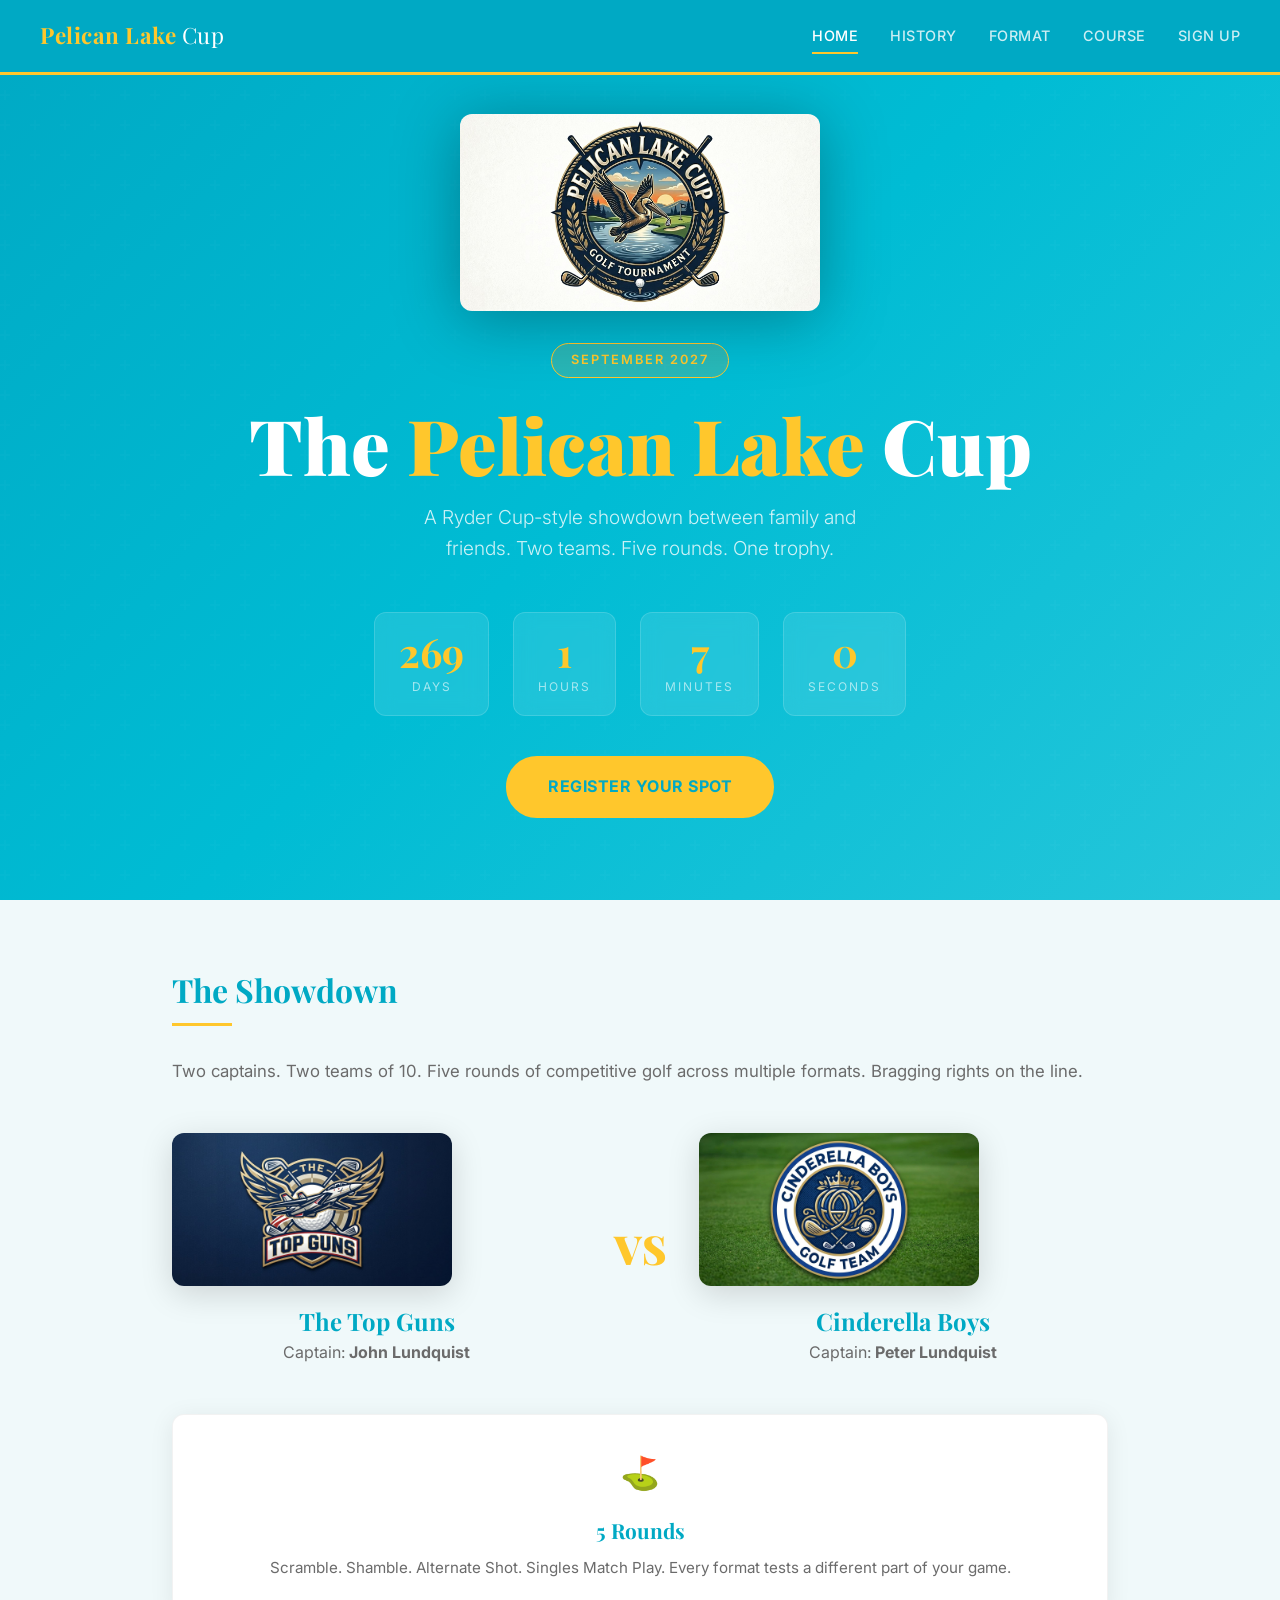
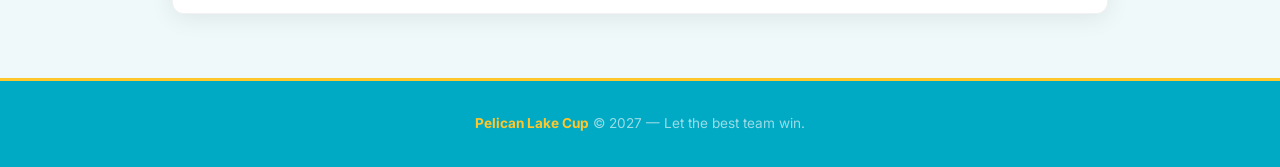
==== index.html @ a16c0095 "Publish Pelican Lake Cup site" ====
<!DOCTYPE html>
<html lang="en">
<head>
  <meta charset="UTF-8">
  <meta name="viewport" content="width=device-width, initial-scale=1.0">
  <title>Pelican Lake Cup</title>
  <link rel="stylesheet" href="css/style.css">
</head>
<body>

  <!-- Navigation -->
  <nav class="nav">
    <div class="nav-inner">
      <a href="index.html" class="nav-logo">Pelican Lake <span>Cup</span></a>
      <div class="nav-toggle">
        <span></span><span></span><span></span>
      </div>
      <div class="nav-links">
        <a href="index.html">Home</a>
        <a href="history.html">History</a>
        <a href="format.html">Format</a>
        <a href="course.html">Course</a>
        <a href="signup.html">Sign Up</a>
      </div>
    </div>
  </nav>

  <!-- Hero -->
  <section class="hero">
    <div class="hero-content">
      <img src="logo.jpg" alt="Pelican Lake Cup" style="max-width: 360px; width: 80%; margin: 0 auto 2rem; border-radius: 12px; filter: drop-shadow(0 8px 32px rgba(0,0,0,0.3));">
      <div class="hero-badge">September 2027</div>
      <h1>The <span class="accent">Pelican Lake</span> Cup</h1>
      <p class="hero-subtitle">A Ryder Cup-style showdown between family and friends. Two teams. Five rounds. One trophy.</p>

      <!-- Countdown -->
      <div class="countdown">
        <div class="countdown-item">
          <span class="countdown-number" id="days">--</span>
          <div class="countdown-label">Days</div>
        </div>
        <div class="countdown-item">
          <span class="countdown-number" id="hours">--</span>
          <div class="countdown-label">Hours</div>
        </div>
        <div class="countdown-item">
          <span class="countdown-number" id="minutes">--</span>
          <div class="countdown-label">Minutes</div>
        </div>
        <div class="countdown-item">
          <span class="countdown-number" id="seconds">--</span>
          <div class="countdown-label">Seconds</div>
        </div>
      </div>

      <a href="signup.html" class="hero-cta">Register Your Spot</a>
    </div>
  </section>

  <!-- Quick Info -->
  <section class="section">
    <h2 class="section-title">The Showdown</h2>
    <div class="gold-line"></div>
    <p class="section-subtitle">Two captains. Two teams of 10. Five rounds of competitive golf across multiple formats. Bragging rights on the line.</p>

    <!-- Team Matchup -->
    <div style="display: flex; align-items: center; justify-content: center; gap: 2rem; flex-wrap: wrap; margin: 3rem 0;">
      <div style="text-align: center; flex: 1; min-width: 250px;">
        <img src="topguns-logo.jpg" alt="The Top Guns" style="max-width: 280px; width: 100%; border-radius: 12px; box-shadow: 0 8px 32px rgba(0,0,0,0.15); margin-bottom: 1rem;">
        <h3 style="font-family: 'Playfair Display', serif; font-size: 1.5rem; color: var(--green-dark);">The Top Guns</h3>
        <p style="color: var(--text-muted);">Captain: <strong>John Lundquist</strong></p>
      </div>
      <div style="text-align: center; flex-shrink: 0;">
        <span style="font-family: 'Playfair Display', serif; font-size: 2.5rem; font-weight: 900; color: var(--gold);">VS</span>
      </div>
      <div style="text-align: center; flex: 1; min-width: 250px;">
        <img src="cinderella-logo.jpg" alt="Cinderella Boys" style="max-width: 280px; width: 100%; border-radius: 12px; box-shadow: 0 8px 32px rgba(0,0,0,0.15); margin-bottom: 1rem;">
        <h3 style="font-family: 'Playfair Display', serif; font-size: 1.5rem; color: var(--green-dark);">Cinderella Boys</h3>
        <p style="color: var(--text-muted);">Captain: <strong>Peter Lundquist</strong></p>
      </div>
    </div>

    <!-- Formats Card -->
    <div class="card" style="text-align: center; margin-top: 2rem;">
      <div class="card-icon">⛳</div>
      <h3>5 Rounds</h3>
      <p>Scramble. Shamble. Alternate Shot. Singles Match Play. Every format tests a different part of your game.</p>
    </div>
  </section>

  <!-- Footer -->
  <footer class="footer">
    <p><strong>Pelican Lake Cup</strong> &copy; 2027 &mdash; Let the best team win.</p>
  </footer>

  <script src="js/main.js"></script>
</body>
</html>
---- css/style.css ----
/* ============================================
   PELICAN LAKE CUP — Style Sheet
   ============================================ */

/* ---------- Fonts ---------- */
@import url('https://fonts.googleapis.com/css2?family=Playfair+Display:wght@400;700;900&family=Inter:wght@300;400;500;600;700&display=swap');

/* ---------- Variables ---------- */
:root {
  --green-dark: #00a9c4;
  --green-mid: #00bcd4;
  --green-light: #26c6da;
  --gold: #ffc72c;
  --gold-light: #ffd54f;
  --cream: #f0f9fa;
  --white: #ffffff;
  --text-dark: #1a1a1a;
  --text-muted: #6b6b6b;
  --shadow: 0 4px 24px rgba(0,0,0,0.08);
  --shadow-lg: 0 8px 40px rgba(0,0,0,0.12);
  --radius: 12px;
  --transition: all 0.3s ease;
}

/* ---------- Reset ---------- */
*, *::before, *::after { box-sizing: border-box; margin: 0; padding: 0; }

html { scroll-behavior: smooth; }

body {
  font-family: 'Inter', -apple-system, BlinkMacSystemFont, sans-serif;
  color: var(--text-dark);
  background: var(--cream);
  line-height: 1.6;
  -webkit-font-smoothing: antialiased;
  overflow-x: hidden;
}

a { text-decoration: none; color: inherit; }
ul { list-style: none; }
img { max-width: 100%; display: block; }

/* ---------- Navigation ---------- */
.nav {
  position: fixed;
  top: 0;
  left: 0;
  right: 0;
  z-index: 1000;
  background: var(--green-dark);
  border-bottom: 3px solid var(--gold);
  padding: 0 2rem;
}

.nav-inner {
  max-width: 1200px;
  margin: 0 auto;
  display: flex;
  align-items: center;
  justify-content: space-between;
  height: 72px;
}

.nav-logo {
  font-family: 'Playfair Display', serif;
  font-size: 1.4rem;
  font-weight: 700;
  color: var(--gold);
  letter-spacing: 0.5px;
}

.nav-logo span {
  color: var(--white);
  font-weight: 400;
}

.nav-links {
  display: flex;
  gap: 2rem;
  align-items: center;
}

.nav-links a {
  color: rgba(255,255,255,0.8);
  font-size: 0.9rem;
  font-weight: 500;
  letter-spacing: 0.5px;
  text-transform: uppercase;
  transition: var(--transition);
  position: relative;
  padding: 0.25rem 0;
}

.nav-links a::after {
  content: '';
  position: absolute;
  bottom: -2px;
  left: 0;
  width: 0;
  height: 2px;
  background: var(--gold);
  transition: var(--transition);
}

.nav-links a:hover,
.nav-links a.active {
  color: var(--white);
}

.nav-links a:hover::after,
.nav-links a.active::after {
  width: 100%;
}

/* Hamburger */
.nav-toggle {
  display: none;
  flex-direction: column;
  gap: 5px;
  cursor: pointer;
  padding: 4px;
}

.nav-toggle span {
  width: 26px;
  height: 2px;
  background: var(--white);
  transition: var(--transition);
}

/* ---------- Hero ---------- */
.hero {
  min-height: 100vh;
  display: flex;
  flex-direction: column;
  align-items: center;
  justify-content: center;
  text-align: center;
  background: linear-gradient(135deg, var(--green-dark) 0%, var(--green-mid) 50%, var(--green-light) 100%);
  color: var(--white);
  padding: 6rem 2rem 4rem;
  position: relative;
  overflow: hidden;
}

.hero::before {
  content: '';
  position: absolute;
  top: 0; left: 0; right: 0; bottom: 0;
  background: url("data:image/svg+xml,%3Csvg width='60' height='60' viewBox='0 0 60 60' xmlns='http://www.w3.org/2000/svg'%3E%3Cg fill='none' fill-rule='evenodd'%3E%3Cg fill='%23ffffff' fill-opacity='0.03'%3E%3Cpath d='M36 34v-4h-2v4h-4v2h4v4h2v-4h4v-2h-4zm0-30V0h-2v4h-4v2h4v4h2V6h4V4h-4zM6 34v-4H4v4H0v2h4v4h2v-4h4v-2H6zM6 4V0H4v4H0v2h4v4h2V6h4V4H6z'/%3E%3C/g%3E%3C/g%3E%3C/svg%3E");
  opacity: 0.5;
}

.hero-content {
  position: relative;
  z-index: 1;
}

.hero-badge {
  display: inline-block;
  background: rgba(201,168,76,0.2);
  border: 1px solid var(--gold);
  color: var(--gold);
  padding: 0.4rem 1.2rem;
  border-radius: 50px;
  font-size: 0.8rem;
  font-weight: 600;
  letter-spacing: 2px;
  text-transform: uppercase;
  margin-bottom: 1.5rem;
}

.hero h1 {
  font-family: 'Playfair Display', serif;
  font-size: clamp(2.5rem, 6vw, 5rem);
  font-weight: 900;
  line-height: 1.1;
  margin-bottom: 1rem;
}

.hero h1 .accent {
  color: var(--gold);
}

.hero-subtitle {
  font-size: 1.2rem;
  font-weight: 300;
  color: rgba(255,255,255,0.8);
  max-width: 500px;
  margin: 0 auto 3rem;
}

/* Countdown */
.countdown {
  display: flex;
  gap: 1.5rem;
  justify-content: center;
  flex-wrap: wrap;
  margin-bottom: 2.5rem;
}

.countdown-item {
  background: rgba(255,255,255,0.1);
  backdrop-filter: blur(10px);
  border: 1px solid rgba(255,255,255,0.15);
  border-radius: var(--radius);
  padding: 1.2rem 1.5rem;
  min-width: 100px;
  text-align: center;
}

.countdown-number {
  font-family: 'Playfair Display', serif;
  font-size: 2.5rem;
  font-weight: 700;
  color: var(--gold);
  line-height: 1;
  display: block;
}

.countdown-label {
  font-size: 0.75rem;
  text-transform: uppercase;
  letter-spacing: 2px;
  color: rgba(255,255,255,0.6);
  margin-top: 0.3rem;
}

.hero-cta {
  display: inline-block;
  background: var(--gold);
  color: var(--green-dark);
  padding: 1rem 2.5rem;
  border-radius: 50px;
  font-weight: 700;
  font-size: 1rem;
  letter-spacing: 0.5px;
  text-transform: uppercase;
  transition: var(--transition);
  border: 2px solid var(--gold);
}

.hero-cta:hover {
  background: transparent;
  color: var(--gold);
}

/* ---------- Page Header ---------- */
.page-header {
  background: linear-gradient(135deg, var(--green-dark), var(--green-mid));
  color: var(--white);
  padding: 8rem 2rem 4rem;
  text-align: center;
  border-bottom: 3px solid var(--gold);
}

.page-header h1 {
  font-family: 'Playfair Display', serif;
  font-size: clamp(2rem, 4vw, 3rem);
  font-weight: 700;
  margin-bottom: 0.5rem;
}

.page-header p {
  color: rgba(255,255,255,0.7);
  font-size: 1.1rem;
  font-weight: 300;
}

/* ---------- Section ---------- */
.section {
  max-width: 1000px;
  margin: 0 auto;
  padding: 4rem 2rem;
}

.section-title {
  font-family: 'Playfair Display', serif;
  font-size: 2rem;
  font-weight: 700;
  color: var(--green-dark);
  margin-bottom: 0.5rem;
}

.section-subtitle {
  color: var(--text-muted);
  margin-bottom: 2rem;
  font-size: 1.05rem;
}

.gold-line {
  width: 60px;
  height: 3px;
  background: var(--gold);
  margin-bottom: 2rem;
}

/* ---------- Cards ---------- */
.card-grid {
  display: grid;
  grid-template-columns: repeat(auto-fit, minmax(280px, 1fr));
  gap: 1.5rem;
  margin-top: 2rem;
}

.card {
  background: var(--white);
  border-radius: var(--radius);
  padding: 2rem;
  box-shadow: var(--shadow);
  transition: var(--transition);
  border: 1px solid rgba(0,0,0,0.05);
}

.card:hover {
  transform: translateY(-4px);
  box-shadow: var(--shadow-lg);
}

.card-icon {
  font-size: 2rem;
  margin-bottom: 1rem;
}

.card h3 {
  font-family: 'Playfair Display', serif;
  font-size: 1.3rem;
  color: var(--green-dark);
  margin-bottom: 0.5rem;
}

.card p {
  color: var(--text-muted);
  font-size: 0.95rem;
  line-height: 1.7;
}

/* Round number badge */
.round-badge {
  display: inline-block;
  background: var(--green-dark);
  color: var(--gold);
  width: 36px;
  height: 36px;
  border-radius: 50%;
  text-align: center;
  line-height: 36px;
  font-weight: 700;
  font-size: 0.9rem;
  margin-bottom: 1rem;
}

/* ---------- Course Table ---------- */
.course-table {
  width: 100%;
  border-collapse: collapse;
  background: var(--white);
  border-radius: var(--radius);
  overflow: hidden;
  box-shadow: var(--shadow);
  margin-top: 2rem;
}

.course-table thead {
  background: var(--green-dark);
  color: var(--white);
}

.course-table th {
  padding: 1rem 1.5rem;
  text-align: left;
  font-size: 0.85rem;
  text-transform: uppercase;
  letter-spacing: 1px;
  font-weight: 600;
}

.course-table td {
  padding: 1rem 1.5rem;
  border-bottom: 1px solid rgba(0,0,0,0.06);
  font-size: 0.95rem;
}

.course-table tbody tr:hover {
  background: rgba(201,168,76,0.05);
}

.course-table tbody tr:last-child td {
  border-bottom: none;
}

.tee-dot {
  display: inline-block;
  width: 12px;
  height: 12px;
  border-radius: 50%;
  margin-right: 8px;
  vertical-align: middle;
}

.tee-black { background: #1a1a1a; }
.tee-blue { background: #2962ff; }
.tee-combo { background: linear-gradient(135deg, #2962ff, #ffffff); border: 1px solid #ccc; }
.tee-white { background: #ffffff; border: 1px solid #ccc; }

/* ---------- Sign-Up Form ---------- */
.form-container {
  max-width: 560px;
  margin: 0 auto;
  background: var(--white);
  padding: 3rem;
  border-radius: var(--radius);
  box-shadow: var(--shadow-lg);
}

.form-group {
  margin-bottom: 1.5rem;
}

.form-group label {
  display: block;
  font-weight: 600;
  font-size: 0.9rem;
  margin-bottom: 0.5rem;
  color: var(--green-dark);
}

.form-group input,
.form-group select {
  width: 100%;
  padding: 0.85rem 1rem;
  border: 2px solid #e0e0e0;
  border-radius: 8px;
  font-size: 1rem;
  font-family: inherit;
  transition: var(--transition);
  background: var(--white);
}

.form-group input:focus,
.form-group select:focus {
  outline: none;
  border-color: var(--green-mid);
  box-shadow: 0 0 0 3px rgba(45,90,63,0.1);
}

.form-submit {
  width: 100%;
  padding: 1rem;
  background: var(--green-dark);
  color: var(--white);
  border: none;
  border-radius: 8px;
  font-size: 1rem;
  font-weight: 700;
  text-transform: uppercase;
  letter-spacing: 1px;
  cursor: pointer;
  transition: var(--transition);
}

.form-submit:hover {
  background: var(--green-mid);
}

.form-note {
  text-align: center;
  margin-top: 1rem;
  font-size: 0.85rem;
  color: var(--text-muted);
}

/* ---------- History Timeline ---------- */
.timeline {
  position: relative;
  padding-left: 3rem;
  margin-top: 2rem;
}

.timeline::before {
  content: '';
  position: absolute;
  left: 12px;
  top: 0;
  bottom: 0;
  width: 2px;
  background: var(--gold);
}

.timeline-item {
  position: relative;
  margin-bottom: 2.5rem;
}

.timeline-dot {
  position: absolute;
  left: -3rem;
  top: 0.25rem;
  width: 26px;
  height: 26px;
  background: var(--green-dark);
  border: 3px solid var(--gold);
  border-radius: 50%;
  z-index: 1;
}

.timeline-year {
  font-family: 'Playfair Display', serif;
  font-size: 1.5rem;
  font-weight: 700;
  color: var(--green-dark);
  margin-bottom: 0.3rem;
}

.timeline-text {
  color: var(--text-muted);
  line-height: 1.7;
}

.timeline-text strong {
  color: var(--text-dark);
}

/* ---------- Cup History ---------- */
.history-hero-card {
  background: linear-gradient(155deg, var(--green-dark), var(--green-mid));
  color: var(--white);
  border-radius: 8px;
  overflow: hidden;
  box-shadow: var(--shadow-lg);
  border-top: 4px solid var(--gold);
  margin: 2rem 0 2.5rem;
}

.history-hero-top {
  display: flex;
  justify-content: space-between;
  flex-wrap: wrap;
  gap: 1rem;
  padding: 0.85rem 1.25rem;
  background: rgba(0,0,0,0.18);
  color: rgba(255,255,255,0.82);
  font-size: 0.7rem;
  text-transform: uppercase;
  letter-spacing: 1.5px;
  font-weight: 700;
}

.history-scoreboard {
  display: grid;
  grid-template-columns: 1fr;
  align-items: center;
  gap: 1rem;
  padding: 2rem 1.25rem 1.5rem;
}

.history-team {
  text-align: center;
}

.history-team-label {
  font-family: 'Playfair Display', serif;
  font-size: 1.35rem;
  font-weight: 700;
}

.history-team-score {
  font-family: 'Playfair Display', serif;
  font-size: clamp(3rem, 9vw, 4.5rem);
  line-height: 1;
  color: var(--gold);
  font-weight: 900;
  margin: 0.35rem 0;
}

.history-team-note {
  color: rgba(255,255,255,0.68);
  font-size: 0.8rem;
  text-transform: uppercase;
  letter-spacing: 1px;
}

.history-vs {
  color: rgba(255,255,255,0.45);
  font-size: 0.8rem;
  font-weight: 800;
  letter-spacing: 2px;
  text-align: center;
}

.history-hero-copy {
  max-width: 820px;
  margin: 0 auto;
  padding: 0 1.5rem 1.8rem;
  text-align: center;
  color: rgba(255,255,255,0.78);
}

.history-grid {
  display: grid;
  grid-template-columns: 1fr;
  gap: 1rem;
  margin: 2rem 0;
}

.history-year-card {
  background: var(--white);
  border: 1px solid rgba(0,0,0,0.08);
  border-radius: 8px;
  box-shadow: var(--shadow);
  overflow: hidden;
}

.history-year-header {
  display: flex;
  justify-content: space-between;
  flex-wrap: wrap;
  gap: 1rem;
  padding: 0.8rem 1rem;
  background: var(--green-dark);
  color: var(--white);
  font-size: 0.72rem;
  text-transform: uppercase;
  letter-spacing: 1px;
  font-weight: 800;
}

.history-year-header strong {
  color: var(--gold);
}

.history-year-card h3 {
  font-family: 'Playfair Display', serif;
  color: var(--green-dark);
  font-size: 1.35rem;
  padding: 1rem 1rem 0.25rem;
}

.history-year-card p {
  color: var(--text-muted);
  padding: 0 1rem 1rem;
}

.history-year-card ul {
  list-style: disc;
  padding: 0 1rem 1.25rem 2.2rem;
  color: var(--text-muted);
}

.history-year-card li {
  margin-bottom: 0.3rem;
}

.history-meta {
  color: var(--text-dark) !important;
  font-size: 0.86rem;
  font-weight: 700;
}

.history-year-card-muted {
  background: rgba(255,255,255,0.65);
}

.history-next-card {
  border-color: var(--gold);
}

.history-table-wrap {
  background: var(--white);
  border-radius: 8px;
  box-shadow: var(--shadow);
  overflow-x: auto;
  max-width: 100%;
  margin: 2rem 0;
}

.history-table {
  width: 100%;
  border-collapse: collapse;
  min-width: 0;
}

.history-table thead {
  background: var(--green-dark);
  color: var(--white);
}

.history-table th,
.history-table td {
  padding: 0.9rem 1rem;
  text-align: left;
  border-bottom: 1px solid rgba(0,0,0,0.06);
  font-size: 0.9rem;
}

.history-table th {
  text-transform: uppercase;
  letter-spacing: 1px;
  font-size: 0.7rem;
}

.history-table tbody tr:last-child td {
  border-bottom: 0;
}

.history-split {
  display: grid;
  grid-template-columns: 1fr;
  gap: 1rem;
}

/* ---------- Info Blocks ---------- */
.info-block {
  background: var(--white);
  border-radius: var(--radius);
  padding: 2rem;
  box-shadow: var(--shadow);
  margin-bottom: 1.5rem;
  border-left: 4px solid var(--gold);
}

.info-block h3 {
  font-family: 'Playfair Display', serif;
  color: var(--green-dark);
  margin-bottom: 0.5rem;
}

.info-block p, .info-block ul {
  color: var(--text-muted);
  line-height: 1.7;
}

.info-block ul {
  padding-left: 1.2rem;
  list-style: disc;
}

.info-block ul li {
  margin-bottom: 0.3rem;
}

/* ---------- Footer ---------- */
.footer {
  background: var(--green-dark);
  color: rgba(255,255,255,0.6);
  text-align: center;
  padding: 2rem;
  font-size: 0.85rem;
  border-top: 3px solid var(--gold);
}

.footer strong {
  color: var(--gold);
}

/* ---------- Responsive ---------- */
@media (max-width: 768px) {
  .nav-links {
    display: none;
    position: absolute;
    top: 72px;
    left: 0;
    right: 0;
    background: var(--green-dark);
    flex-direction: column;
    padding: 1.5rem 2rem;
    gap: 1rem;
    border-bottom: 3px solid var(--gold);
  }

  .nav-links.open {
    display: flex;
  }

  .nav-toggle {
    display: flex;
  }

  .countdown {
    gap: 0.75rem;
  }

  .countdown-item {
    min-width: 75px;
    padding: 0.8rem 1rem;
  }

  .countdown-number {
    font-size: 1.8rem;
  }

  .form-container {
    padding: 2rem 1.5rem;
  }

  .course-table th,
  .course-table td {
    padding: 0.75rem 1rem;
    font-size: 0.85rem;
  }

  .history-table th,
  .history-table td {
    padding: 0.75rem 0.65rem;
    font-size: 0.78rem;
  }
}
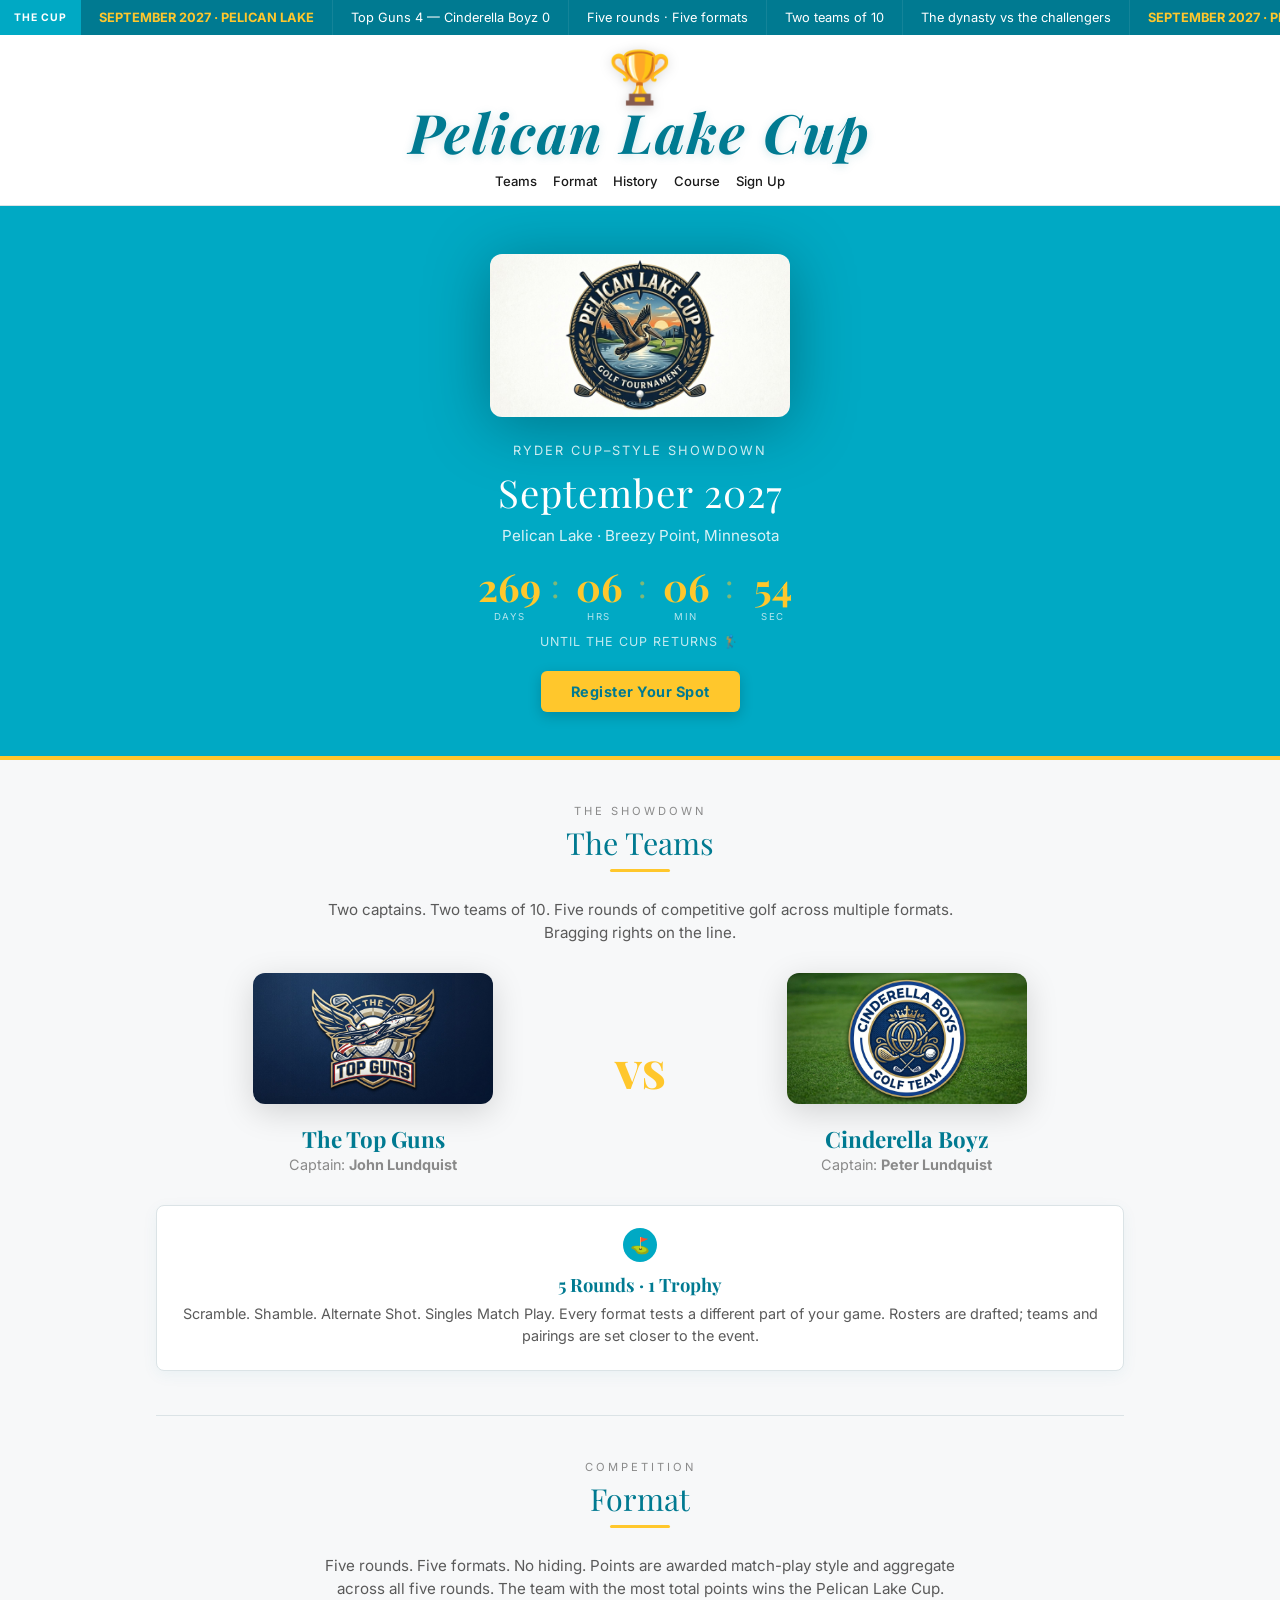
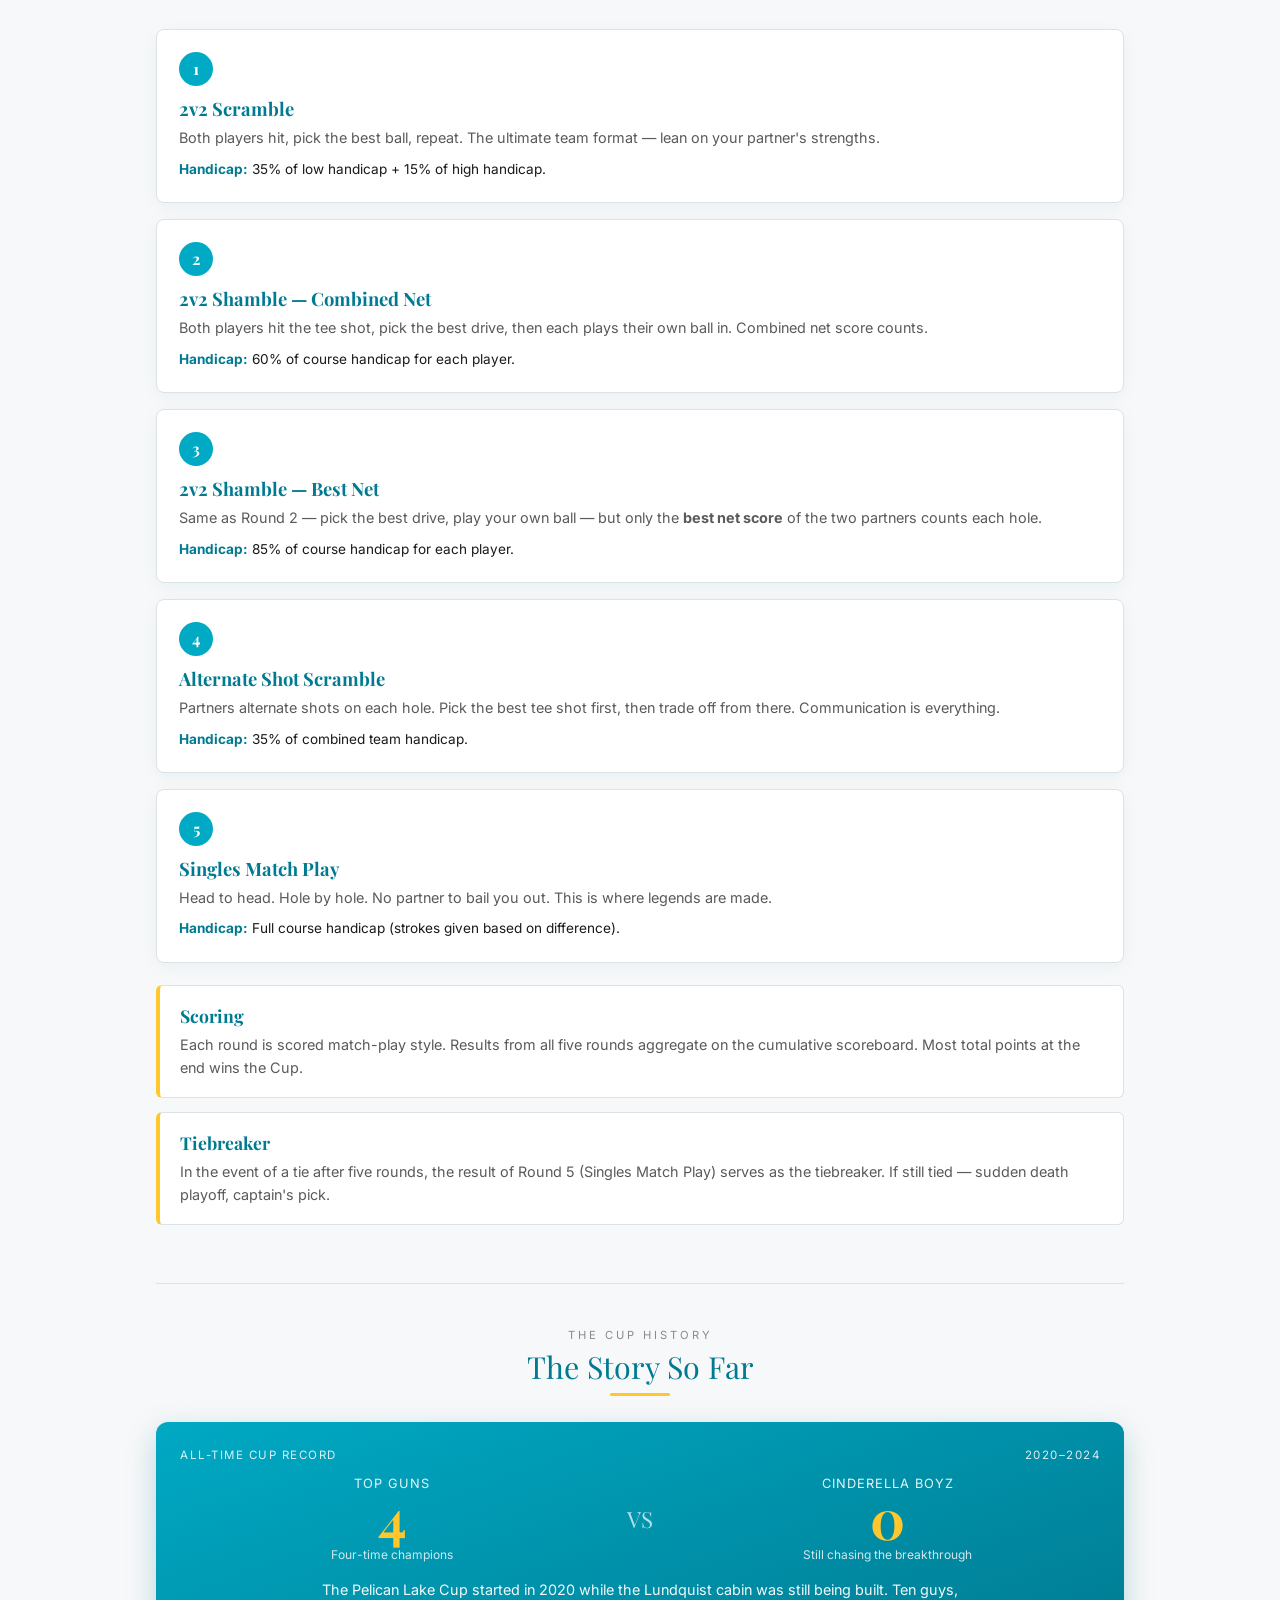
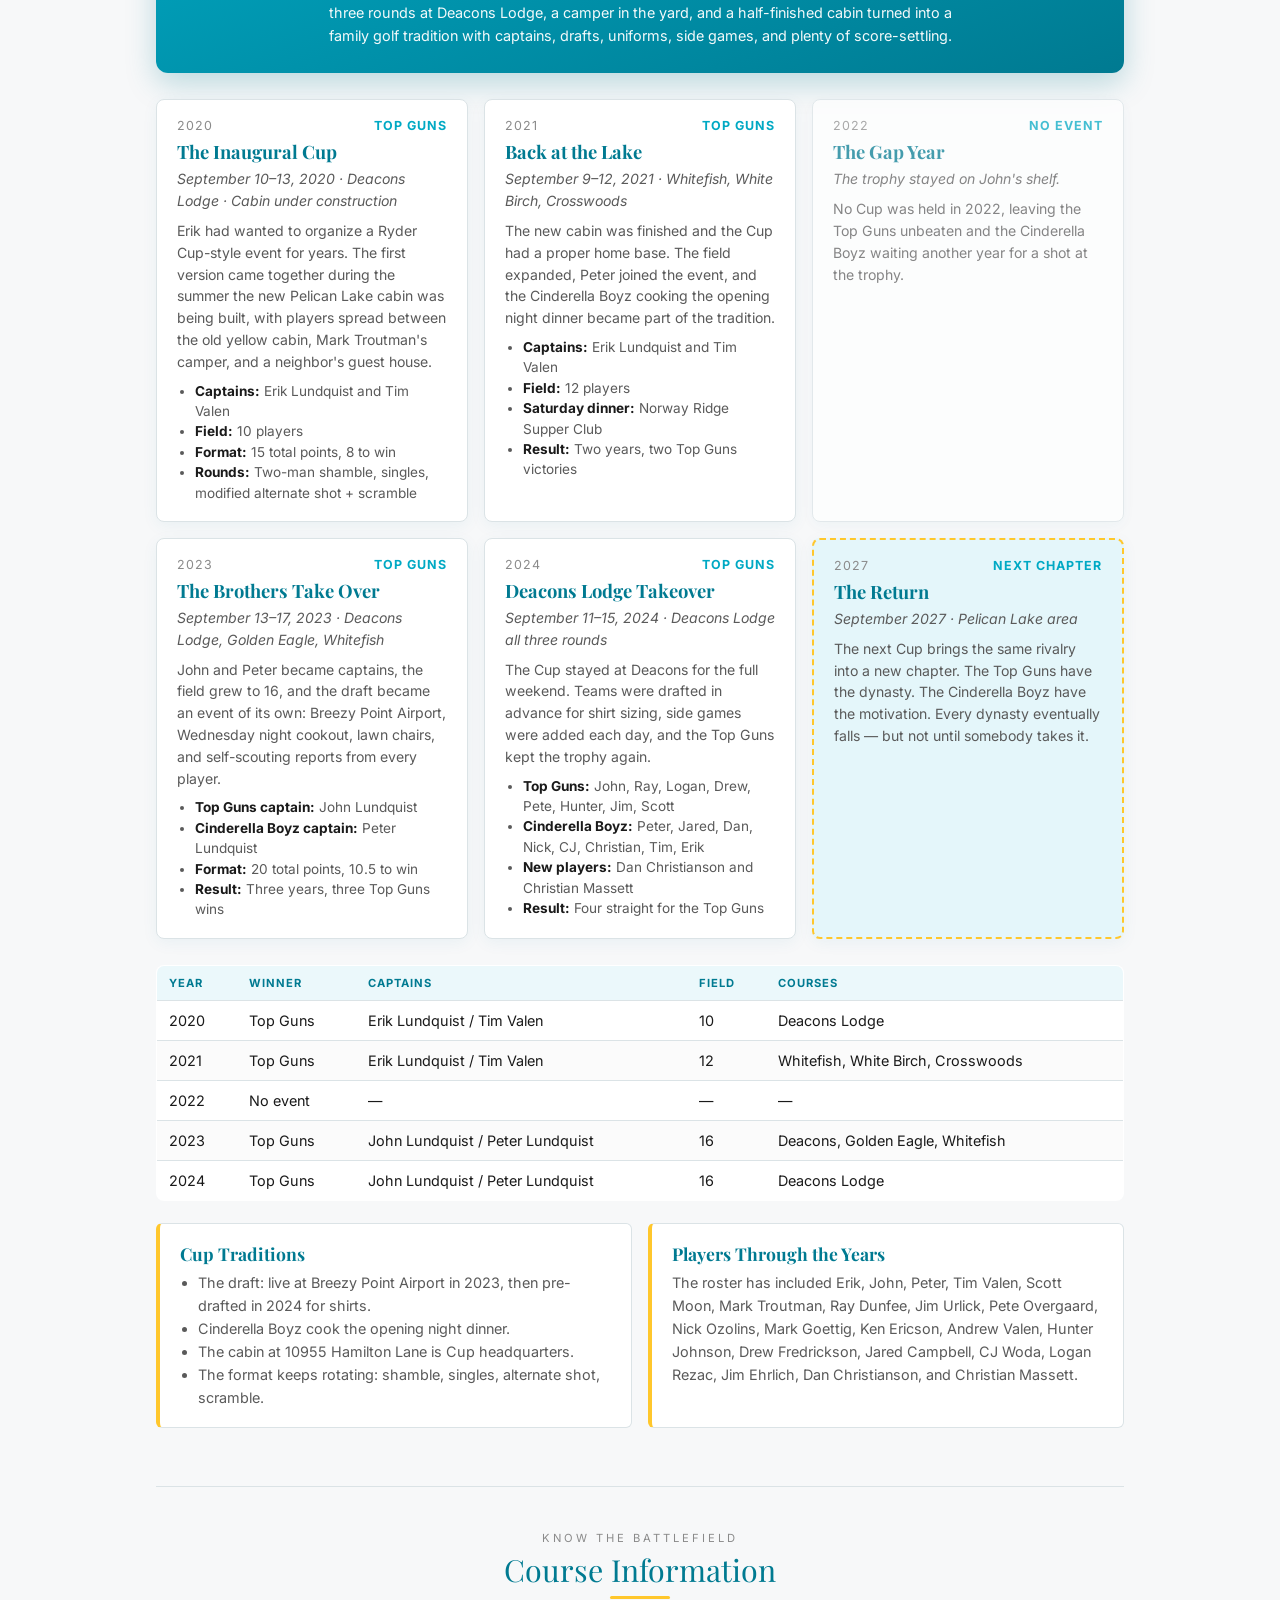
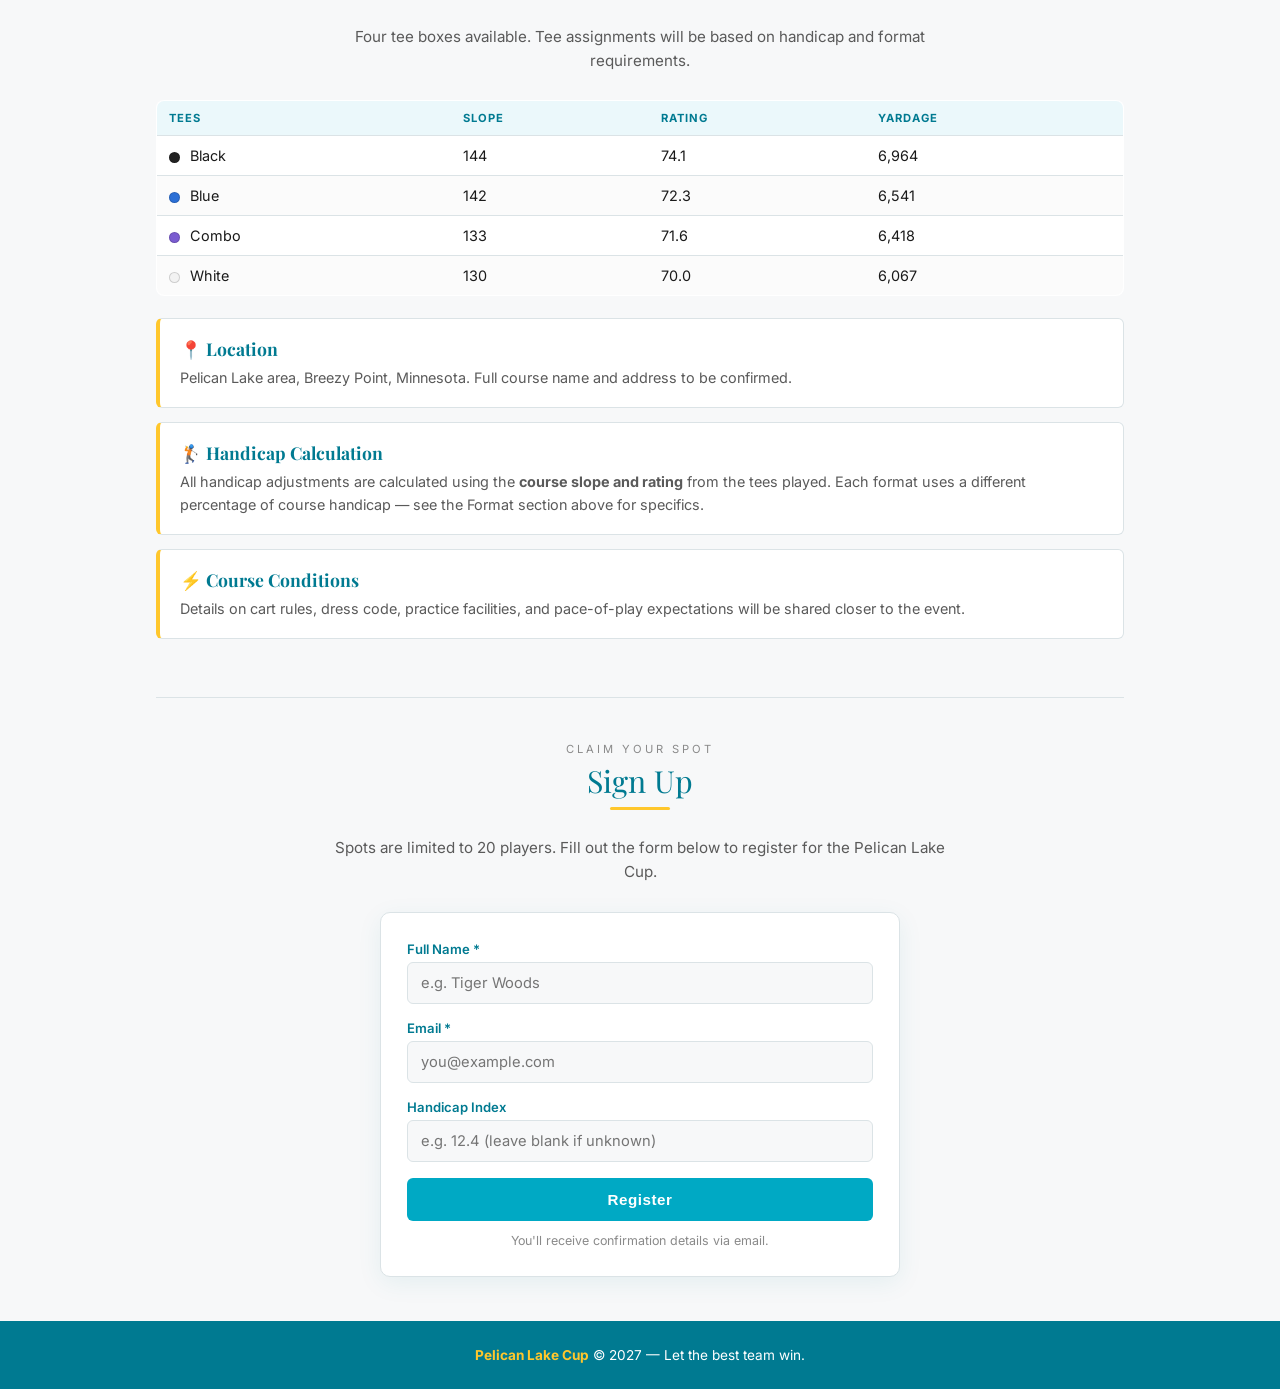
==== commit c245d561: "Mirror Petey Cup single-page layout for Pelican Lake Cup (teal+gold theme) - Convert multi-page site" ====
--- a/index.html
+++ b/index.html
@@ -1,98 +1,482 @@
 <!DOCTYPE html>
 <html lang="en">
 <head>
-  <meta charset="UTF-8">
-  <meta name="viewport" content="width=device-width, initial-scale=1.0">
-  <title>Pelican Lake Cup</title>
-  <link rel="stylesheet" href="css/style.css">
+<meta charset="UTF-8">
+<meta name="viewport" content="width=device-width, initial-scale=1.0">
+<title>The Pelican Lake Cup</title>
+<style>
+@import url('https://fonts.googleapis.com/css2?family=Playfair+Display:ital,wght@0,400;0,700;1,400&family=Inter:wght@400;500;600;700&display=swap');
+:root{--teal:#00a9c4;--teal-dark:#007a91;--teal-light:#e4f6fa;--gold:#ffc72c;--cream:#f7f8f9;--white:#fff;--text:#1a1a1a;--text-light:#5a5a5a;--text-muted:#8a8a8a;--border:#dbe3e6}
+*{margin:0;padding:0;box-sizing:border-box}
+html{scroll-behavior:smooth}
+body{font-family:'Inter',-apple-system,sans-serif;background:var(--cream);color:var(--text);-webkit-font-smoothing:antialiased}
+.ticker{background:var(--teal-dark);color:#fff;display:flex;align-items:stretch;font-size:.8rem;overflow:hidden;white-space:nowrap}
+.ticker-label{background:var(--teal);padding:10px 14px;font-weight:700;letter-spacing:1px;font-size:.65rem;text-transform:uppercase;flex-shrink:0;display:flex;align-items:center;z-index:2}
+.ticker-track-wrap{overflow:hidden;flex:1;display:flex;align-items:center}
+.ticker-track{display:inline-flex;align-items:center;animation:scroll 55s linear infinite}
+@keyframes scroll{0%{transform:translateX(0)}100%{transform:translateX(-50%)}}
+.ticker-item{padding:10px 18px;border-right:1px solid rgba(255,255,255,.08);flex-shrink:0}
+.ticker-item .day-tag{color:var(--gold);font-weight:700}
+header{background:var(--white);border-bottom:1px solid var(--border);padding:16px 0;position:sticky;top:0;z-index:50}
+.header-inner{max-width:1100px;margin:0 auto;padding:0 16px;display:flex;flex-direction:column;align-items:center;gap:10px}
+.cup-icon{font-size:3.2rem;line-height:1;filter:drop-shadow(0 2px 6px rgba(0,0,0,.18))}
+.header-logo h1{font-family:'Playfair Display',serif;font-size:3.4rem;color:var(--teal-dark);font-style:italic;font-weight:700;letter-spacing:2px;text-align:center;line-height:1.04;margin:2px 0;text-shadow:0 2px 10px rgba(0,122,145,.18)}
+@media(max-width:560px){.cup-icon{font-size:2.4rem}.header-logo h1{font-size:2.1rem;letter-spacing:1px}}
+.header-nav{display:flex;gap:16px;flex-wrap:wrap;justify-content:center}
+.header-nav a{color:var(--text);text-decoration:none;font-size:.82rem;font-weight:500;transition:color .2s}
+.header-nav a:hover{color:var(--teal)}
+.hero{background:var(--teal);color:#fff;text-align:center;padding:48px 24px;position:relative}
+.hero::after{content:'';position:absolute;bottom:0;left:0;right:0;height:4px;background:var(--gold)}
+.hero .date-label{font-size:.8rem;letter-spacing:2px;text-transform:uppercase;opacity:.8;margin-bottom:8px}
+.hero h2{font-family:'Playfair Display',serif;font-size:2.4rem;font-weight:400;letter-spacing:1px;margin-bottom:8px}
+.hero .location{font-size:.95rem;opacity:.85}
+.hero-logo{max-width:300px;width:70%;margin:0 auto 22px;border-radius:12px;filter:drop-shadow(0 8px 32px rgba(0,0,0,.3))}
+.countdown{display:flex;justify-content:center;align-items:flex-start;gap:10px;margin-top:22px}
+.cd-unit{display:flex;flex-direction:column;align-items:center;min-width:58px}
+.cd-num{font-family:'Playfair Display',serif;font-size:2.4rem;font-weight:700;line-height:1;color:var(--gold)}
+.cd-lab{font-size:.6rem;text-transform:uppercase;letter-spacing:1.5px;opacity:.7;margin-top:5px}
+.cd-sep{font-family:'Playfair Display',serif;font-size:2rem;color:var(--gold);opacity:.5;line-height:1.1}
+.cd-tagline{font-size:.78rem;letter-spacing:1px;opacity:.75;margin-top:12px;text-transform:uppercase}
+@media(max-width:440px){.cd-num{font-size:1.8rem}.cd-unit{min-width:44px}.cd-sep{font-size:1.5rem}}
+.hero-cta{display:inline-block;margin-top:22px;background:var(--gold);color:var(--teal-dark);padding:12px 30px;border-radius:6px;font-weight:700;text-decoration:none;letter-spacing:.5px;font-size:.9rem;transition:transform .15s,box-shadow .15s;box-shadow:0 4px 14px rgba(0,0,0,.18)}
+.hero-cta:hover{transform:translateY(-2px);box-shadow:0 8px 22px rgba(0,0,0,.25)}
+.container{max-width:1000px;margin:0 auto;padding:0 16px}
+section{padding:44px 0;border-bottom:1px solid var(--border)}
+section:last-of-type{border-bottom:none}
+.page-label{font-size:.7rem;text-transform:uppercase;letter-spacing:3px;color:var(--text-muted);margin-bottom:4px;text-align:center}
+.page-title{font-family:'Playfair Display',serif;font-size:1.9rem;color:var(--teal-dark);margin-bottom:6px;font-weight:400;text-align:center}
+.section-sub{text-align:center;color:var(--text-light);max-width:640px;margin:0 auto 28px;font-size:.95rem;line-height:1.55}
+.gold-line{width:60px;height:3px;background:var(--gold);margin:0 auto 26px;border-radius:2px}
+
+/* Matchup / VS hero */
+.vs-wrap{display:flex;align-items:center;justify-content:center;gap:1.5rem;flex-wrap:wrap;margin:1rem 0 2rem}
+.vs-side{text-align:center;flex:1;min-width:230px}
+.vs-side img{max-width:240px;width:100%;border-radius:12px;box-shadow:0 8px 32px rgba(0,0,0,.15);margin-bottom:1rem}
+.vs-side h3{font-family:'Playfair Display',serif;font-size:1.4rem;color:var(--teal-dark)}
+.vs-side p{color:var(--text-muted);font-size:.9rem;margin-top:2px}
+.vs-mid{font-family:'Playfair Display',serif;font-size:2.4rem;font-weight:900;color:var(--gold);flex-shrink:0}
+
+/* Cards */
+.card-grid{display:grid;gap:16px;margin-top:8px}
+.card{background:var(--white);border:1px solid var(--border);border-radius:8px;padding:22px 22px;box-shadow:0 4px 16px rgba(0,122,145,.06)}
+.card .round-badge{width:34px;height:34px;border-radius:50%;background:var(--teal);color:#fff;font-weight:700;display:flex;align-items:center;justify-content:center;font-family:'Playfair Display',serif;margin-bottom:10px}
+.card h3{font-family:'Playfair Display',serif;color:var(--teal-dark);font-weight:700;font-size:1.15rem;margin-bottom:6px}
+.card p{color:var(--text-light);font-size:.9rem;line-height:1.55}
+.card .hcp-note{margin-top:.6rem;font-size:.85rem;color:var(--text)}
+.card .hcp-note strong{color:var(--teal-dark)}
+
+/* Info blocks */
+.info-block{background:var(--white);border:1px solid var(--border);border-left:4px solid var(--gold);border-radius:6px;padding:18px 20px;margin-bottom:14px}
+.info-block h3{font-family:'Playfair Display',serif;color:var(--teal-dark);font-size:1.1rem;margin-bottom:6px}
+.info-block p,.info-block li{color:var(--text-light);font-size:.9rem;line-height:1.6}
+.info-block ul{margin-left:1.1rem}
+.info-block a{color:var(--teal);font-weight:600;text-decoration:none}
+
+/* History */
+.hist-hero{background:linear-gradient(160deg,var(--teal) 0%,var(--teal-dark) 100%);color:#fff;border-radius:12px;padding:26px 24px;margin-bottom:26px;box-shadow:0 10px 30px rgba(0,122,145,.25)}
+.hist-hero-top{display:flex;justify-content:space-between;font-size:.72rem;text-transform:uppercase;letter-spacing:1.5px;opacity:.85;margin-bottom:14px}
+.hist-scoreboard{display:flex;align-items:center;justify-content:center;gap:1.4rem;margin-bottom:16px}
+.hist-team{text-align:center;flex:1}
+.hist-team-label{font-size:.8rem;text-transform:uppercase;letter-spacing:1px;opacity:.9}
+.hist-team-score{font-family:'Playfair Display',serif;font-size:3.4rem;font-weight:700;color:var(--gold);line-height:1}
+.hist-team-note{font-size:.75rem;opacity:.8;margin-top:2px}
+.hist-vs{font-family:'Playfair Display',serif;font-size:1.4rem;opacity:.7}
+.hist-hero-copy{font-size:.9rem;line-height:1.6;opacity:.95;text-align:center;max-width:640px;margin:0 auto}
+.hist-grid{display:grid;grid-template-columns:repeat(auto-fill,minmax(280px,1fr));gap:16px;margin-bottom:26px}
+.hist-card{background:var(--white);border:1px solid var(--border);border-radius:8px;padding:18px 20px;box-shadow:0 4px 16px rgba(0,122,145,.06)}
+.hist-card.muted{opacity:.72}
+.hist-card.next{border:2px dashed var(--gold);background:var(--teal-light)}
+.hist-card-head{display:flex;justify-content:space-between;align-items:baseline;font-size:.78rem;text-transform:uppercase;letter-spacing:1px;color:var(--text-muted);margin-bottom:6px}
+.hist-card-head strong{color:var(--teal)}
+.hist-card h3{font-family:'Playfair Display',serif;color:var(--teal-dark);font-size:1.15rem;margin-bottom:4px}
+.hist-meta{font-size:.78rem;color:var(--text-muted);margin-bottom:8px;font-style:italic}
+.hist-card p{font-size:.88rem;color:var(--text-light);line-height:1.55;margin-bottom:8px}
+.hist-card ul{margin-left:1.1rem;font-size:.85rem;color:var(--text-light);line-height:1.5}
+.hist-card ul strong{color:var(--text)}
+
+/* Tables */
+.data-table{width:100%;background:var(--white);border:1px solid var(--border);border-collapse:collapse;border-radius:8px;overflow:hidden;font-size:.9rem;margin-top:8px}
+.data-table th{background:rgba(0,169,196,.08);padding:10px 12px;text-align:left;font-size:.7rem;text-transform:uppercase;letter-spacing:1px;color:var(--teal-dark);border-bottom:1px solid var(--border)}
+.data-table td{padding:11px 12px;border-bottom:1px solid var(--border);color:var(--text)}
+.data-table tr:last-child td{border-bottom:none}
+.data-table tr:nth-child(even) td{background:rgba(0,0,0,.015)}
+.tee-dot{display:inline-block;width:11px;height:11px;border-radius:50%;margin-right:6px;vertical-align:middle;border:1px solid rgba(0,0,0,.15)}
+.tee-black{background:#222}.tee-blue{background:#2b6fd6}.tee-combo{background:#7a5cd0}.tee-white{background:#f2f2f2}
+
+/* Split */
+.split{display:grid;grid-template-columns:1fr 1fr;gap:16px}
+@media(max-width:640px){.split{grid-template-columns:1fr}.hist-scoreboard{gap:.8rem}.hist-team-score{font-size:2.6rem}}
+
+/* Form */
+.form-container{max-width:520px;margin:0 auto;background:var(--white);border:1px solid var(--border);border-radius:10px;padding:28px 26px;box-shadow:0 6px 24px rgba(0,122,145,.08)}
+.form-group{margin-bottom:16px}
+.form-group label{display:block;font-size:.82rem;font-weight:600;color:var(--teal-dark);margin-bottom:5px}
+.form-group input{width:100%;padding:11px 13px;border:1px solid var(--border);border-radius:6px;font-size:.92rem;font-family:inherit;background:var(--cream)}
+.form-group input:focus{outline:none;border-color:var(--teal);background:#fff}
+.form-submit{width:100%;background:var(--teal);color:#fff;border:none;padding:13px;border-radius:6px;font-size:.95rem;font-weight:700;letter-spacing:.5px;cursor:pointer;transition:background .2s}
+.form-submit:hover{background:var(--teal-dark)}
+.form-note{text-align:center;font-size:.78rem;color:var(--text-muted);margin-top:12px}
+
+.footer{background:var(--teal-dark);color:#fff;text-align:center;padding:26px 16px;font-size:.85rem}
+.footer strong{color:var(--gold)}
+</style>
 </head>
 <body>
 
-  <!-- Navigation -->
-  <nav class="nav">
-    <div class="nav-inner">
-      <a href="index.html" class="nav-logo">Pelican Lake <span>Cup</span></a>
-      <div class="nav-toggle">
-        <span></span><span></span><span></span>
+<!-- Ticker -->
+<div class="ticker">
+  <div class="ticker-label">The Cup</div>
+  <div class="ticker-track-wrap"><div class="ticker-track">
+    <div class="ticker-item"><span class="day-tag">SEPTEMBER 2027 · PELICAN LAKE</span></div>
+    <div class="ticker-item">Top Guns 4 &mdash; Cinderella Boyz 0</div>
+    <div class="ticker-item">Five rounds · Five formats</div>
+    <div class="ticker-item">Two teams of 10</div>
+    <div class="ticker-item">The dynasty vs the challengers</div>
+    <div class="ticker-item"><span class="day-tag">SEPTEMBER 2027 · PELICAN LAKE</span></div>
+    <div class="ticker-item">Top Guns 4 &mdash; Cinderella Boyz 0</div>
+    <div class="ticker-item">Five rounds · Five formats</div>
+    <div class="ticker-item">Two teams of 10</div>
+    <div class="ticker-item">The dynasty vs the challengers</div>
+  </div></div>
+</div>
+
+<!-- Sticky header -->
+<header>
+  <div class="header-inner">
+    <div class="header-logo"><div class="cup-icon" style="text-align:center">🏆</div><h1>Pelican Lake Cup</h1></div>
+    <nav class="header-nav">
+      <a href="#teams">Teams</a>
+      <a href="#format">Format</a>
+      <a href="#history">History</a>
+      <a href="#course">Course</a>
+      <a href="#signup">Sign Up</a>
+    </nav>
+  </div>
+</header>
+
+<!-- Hero -->
+<div class="hero">
+  <img class="hero-logo" src="logo.jpg" alt="Pelican Lake Cup">
+  <div class="date-label">Ryder Cup–Style Showdown</div>
+  <h2>September 2027</h2>
+  <div class="location">Pelican Lake · Breezy Point, Minnesota</div>
+  <div class="countdown" id="countdown">
+    <div class="cd-unit"><span class="cd-num" id="cd-d">—</span><span class="cd-lab">Days</span></div>
+    <div class="cd-sep">:</div>
+    <div class="cd-unit"><span class="cd-num" id="cd-h">—</span><span class="cd-lab">Hrs</span></div>
+    <div class="cd-sep">:</div>
+    <div class="cd-unit"><span class="cd-num" id="cd-m">—</span><span class="cd-lab">Min</span></div>
+    <div class="cd-sep">:</div>
+    <div class="cd-unit"><span class="cd-num" id="cd-s">—</span><span class="cd-lab">Sec</span></div>
+  </div>
+  <div class="cd-tagline" id="cd-tagline">until the Cup returns 🏌️</div>
+  <a href="#signup" class="hero-cta">Register Your Spot</a>
+</div>
+
+<div class="container">
+
+<!-- TEAMS -->
+<section id="teams">
+  <div class="page-label">The Showdown</div>
+  <div class="page-title">The Teams</div>
+  <div class="gold-line"></div>
+  <p class="section-sub">Two captains. Two teams of 10. Five rounds of competitive golf across multiple formats. Bragging rights on the line.</p>
+
+  <div class="vs-wrap">
+    <div class="vs-side">
+      <img src="topguns-logo.jpg" alt="The Top Guns">
+      <h3>The Top Guns</h3>
+      <p>Captain: <strong>John Lundquist</strong></p>
+    </div>
+    <div class="vs-mid">VS</div>
+    <div class="vs-side">
+      <img src="cinderella-logo.jpg" alt="Cinderella Boyz">
+      <h3>Cinderella Boyz</h3>
+      <p>Captain: <strong>Peter Lundquist</strong></p>
+    </div>
+  </div>
+
+  <div class="card-grid" style="grid-template-columns:1fr;">
+    <div class="card" style="text-align:center;">
+      <div class="round-badge" style="margin:0 auto 10px;">⛳</div>
+      <h3>5 Rounds · 1 Trophy</h3>
+      <p>Scramble. Shamble. Alternate Shot. Singles Match Play. Every format tests a different part of your game. Rosters are drafted; teams and pairings are set closer to the event.</p>
+    </div>
+  </div>
+</section>
+
+<!-- FORMAT -->
+<section id="format">
+  <div class="page-label">Competition</div>
+  <div class="page-title">Format</div>
+  <div class="gold-line"></div>
+  <p class="section-sub">Five rounds. Five formats. No hiding. Points are awarded match-play style and aggregate across all five rounds. The team with the most total points wins the Pelican Lake Cup.</p>
+
+  <div class="card-grid">
+    <div class="card">
+      <div class="round-badge">1</div>
+      <h3>2v2 Scramble</h3>
+      <p>Both players hit, pick the best ball, repeat. The ultimate team format — lean on your partner's strengths.</p>
+      <p class="hcp-note"><strong>Handicap:</strong> 35% of low handicap + 15% of high handicap.</p>
+    </div>
+    <div class="card">
+      <div class="round-badge">2</div>
+      <h3>2v2 Shamble — Combined Net</h3>
+      <p>Both players hit the tee shot, pick the best drive, then each plays their own ball in. Combined net score counts.</p>
+      <p class="hcp-note"><strong>Handicap:</strong> 60% of course handicap for each player.</p>
+    </div>
+    <div class="card">
+      <div class="round-badge">3</div>
+      <h3>2v2 Shamble — Best Net</h3>
+      <p>Same as Round 2 — pick the best drive, play your own ball — but only the <strong>best net score</strong> of the two partners counts each hole.</p>
+      <p class="hcp-note"><strong>Handicap:</strong> 85% of course handicap for each player.</p>
+    </div>
+    <div class="card">
+      <div class="round-badge">4</div>
+      <h3>Alternate Shot Scramble</h3>
+      <p>Partners alternate shots on each hole. Pick the best tee shot first, then trade off from there. Communication is everything.</p>
+      <p class="hcp-note"><strong>Handicap:</strong> 35% of combined team handicap.</p>
+    </div>
+    <div class="card">
+      <div class="round-badge">5</div>
+      <h3>Singles Match Play</h3>
+      <p>Head to head. Hole by hole. No partner to bail you out. This is where legends are made.</p>
+      <p class="hcp-note"><strong>Handicap:</strong> Full course handicap (strokes given based on difference).</p>
+    </div>
+  </div>
+
+  <div style="margin-top:22px;">
+    <div class="info-block">
+      <h3>Scoring</h3>
+      <p>Each round is scored match-play style. Results from all five rounds aggregate on the cumulative scoreboard. Most total points at the end wins the Cup.</p>
+    </div>
+    <div class="info-block">
+      <h3>Tiebreaker</h3>
+      <p>In the event of a tie after five rounds, the result of Round 5 (Singles Match Play) serves as the tiebreaker. If still tied — sudden death playoff, captain's pick.</p>
+    </div>
+  </div>
+</section>
+
+<!-- HISTORY -->
+<section id="history">
+  <div class="page-label">The Cup History</div>
+  <div class="page-title">The Story So Far</div>
+  <div class="gold-line"></div>
+
+  <div class="hist-hero">
+    <div class="hist-hero-top"><span>All-Time Cup Record</span><span>2020–2024</span></div>
+    <div class="hist-scoreboard">
+      <div class="hist-team">
+        <div class="hist-team-label">Top Guns</div>
+        <div class="hist-team-score">4</div>
+        <div class="hist-team-note">Four-time champions</div>
       </div>
-      <div class="nav-links">
-        <a href="index.html">Home</a>
-        <a href="history.html">History</a>
-        <a href="format.html">Format</a>
-        <a href="course.html">Course</a>
-        <a href="signup.html">Sign Up</a>
+      <div class="hist-vs">VS</div>
+      <div class="hist-team">
+        <div class="hist-team-label">Cinderella Boyz</div>
+        <div class="hist-team-score">0</div>
+        <div class="hist-team-note">Still chasing the breakthrough</div>
       </div>
     </div>
-  </nav>
-
-  <!-- Hero -->
-  <section class="hero">
-    <div class="hero-content">
-      <img src="logo.jpg" alt="Pelican Lake Cup" style="max-width: 360px; width: 80%; margin: 0 auto 2rem; border-radius: 12px; filter: drop-shadow(0 8px 32px rgba(0,0,0,0.3));">
-      <div class="hero-badge">September 2027</div>
-      <h1>The <span class="accent">Pelican Lake</span> Cup</h1>
-      <p class="hero-subtitle">A Ryder Cup-style showdown between family and friends. Two teams. Five rounds. One trophy.</p>
-
-      <!-- Countdown -->
-      <div class="countdown">
-        <div class="countdown-item">
-          <span class="countdown-number" id="days">--</span>
-          <div class="countdown-label">Days</div>
-        </div>
-        <div class="countdown-item">
-          <span class="countdown-number" id="hours">--</span>
-          <div class="countdown-label">Hours</div>
-        </div>
-        <div class="countdown-item">
-          <span class="countdown-number" id="minutes">--</span>
-          <div class="countdown-label">Minutes</div>
-        </div>
-        <div class="countdown-item">
-          <span class="countdown-number" id="seconds">--</span>
-          <div class="countdown-label">Seconds</div>
-        </div>
+    <p class="hist-hero-copy">The Pelican Lake Cup started in 2020 while the Lundquist cabin was still being built. Ten guys, three rounds at Deacons Lodge, a camper in the yard, and a half-finished cabin turned into a family golf tradition with captains, drafts, uniforms, side games, and plenty of score-settling.</p>
+  </div>
+
+  <div class="hist-grid">
+    <article class="hist-card">
+      <div class="hist-card-head"><span>2020</span><strong>Top Guns</strong></div>
+      <h3>The Inaugural Cup</h3>
+      <p class="hist-meta">September 10–13, 2020 · Deacons Lodge · Cabin under construction</p>
+      <p>Erik had wanted to organize a Ryder Cup-style event for years. The first version came together during the summer the new Pelican Lake cabin was being built, with players spread between the old yellow cabin, Mark Troutman's camper, and a neighbor's guest house.</p>
+      <ul>
+        <li><strong>Captains:</strong> Erik Lundquist and Tim Valen</li>
+        <li><strong>Field:</strong> 10 players</li>
+        <li><strong>Format:</strong> 15 total points, 8 to win</li>
+        <li><strong>Rounds:</strong> Two-man shamble, singles, modified alternate shot + scramble</li>
+      </ul>
+    </article>
+
+    <article class="hist-card">
+      <div class="hist-card-head"><span>2021</span><strong>Top Guns</strong></div>
+      <h3>Back at the Lake</h3>
+      <p class="hist-meta">September 9–12, 2021 · Whitefish, White Birch, Crosswoods</p>
+      <p>The new cabin was finished and the Cup had a proper home base. The field expanded, Peter joined the event, and the Cinderella Boyz cooking the opening night dinner became part of the tradition.</p>
+      <ul>
+        <li><strong>Captains:</strong> Erik Lundquist and Tim Valen</li>
+        <li><strong>Field:</strong> 12 players</li>
+        <li><strong>Saturday dinner:</strong> Norway Ridge Supper Club</li>
+        <li><strong>Result:</strong> Two years, two Top Guns victories</li>
+      </ul>
+    </article>
+
+    <article class="hist-card muted">
+      <div class="hist-card-head"><span>2022</span><strong>No Event</strong></div>
+      <h3>The Gap Year</h3>
+      <p class="hist-meta">The trophy stayed on John's shelf.</p>
+      <p>No Cup was held in 2022, leaving the Top Guns unbeaten and the Cinderella Boyz waiting another year for a shot at the trophy.</p>
+    </article>
+
+    <article class="hist-card">
+      <div class="hist-card-head"><span>2023</span><strong>Top Guns</strong></div>
+      <h3>The Brothers Take Over</h3>
+      <p class="hist-meta">September 13–17, 2023 · Deacons Lodge, Golden Eagle, Whitefish</p>
+      <p>John and Peter became captains, the field grew to 16, and the draft became an event of its own: Breezy Point Airport, Wednesday night cookout, lawn chairs, and self-scouting reports from every player.</p>
+      <ul>
+        <li><strong>Top Guns captain:</strong> John Lundquist</li>
+        <li><strong>Cinderella Boyz captain:</strong> Peter Lundquist</li>
+        <li><strong>Format:</strong> 20 total points, 10.5 to win</li>
+        <li><strong>Result:</strong> Three years, three Top Guns wins</li>
+      </ul>
+    </article>
+
+    <article class="hist-card">
+      <div class="hist-card-head"><span>2024</span><strong>Top Guns</strong></div>
+      <h3>Deacons Lodge Takeover</h3>
+      <p class="hist-meta">September 11–15, 2024 · Deacons Lodge all three rounds</p>
+      <p>The Cup stayed at Deacons for the full weekend. Teams were drafted in advance for shirt sizing, side games were added each day, and the Top Guns kept the trophy again.</p>
+      <ul>
+        <li><strong>Top Guns:</strong> John, Ray, Logan, Drew, Pete, Hunter, Jim, Scott</li>
+        <li><strong>Cinderella Boyz:</strong> Peter, Jared, Dan, Nick, CJ, Christian, Tim, Erik</li>
+        <li><strong>New players:</strong> Dan Christianson and Christian Massett</li>
+        <li><strong>Result:</strong> Four straight for the Top Guns</li>
+      </ul>
+    </article>
+
+    <article class="hist-card next">
+      <div class="hist-card-head"><span>2027</span><strong>Next Chapter</strong></div>
+      <h3>The Return</h3>
+      <p class="hist-meta">September 2027 · Pelican Lake area</p>
+      <p>The next Cup brings the same rivalry into a new chapter. The Top Guns have the dynasty. The Cinderella Boyz have the motivation. Every dynasty eventually falls — but not until somebody takes it.</p>
+    </article>
+  </div>
+
+  <table class="data-table">
+    <thead><tr><th>Year</th><th>Winner</th><th>Captains</th><th>Field</th><th>Courses</th></tr></thead>
+    <tbody>
+      <tr><td>2020</td><td>Top Guns</td><td>Erik Lundquist / Tim Valen</td><td>10</td><td>Deacons Lodge</td></tr>
+      <tr><td>2021</td><td>Top Guns</td><td>Erik Lundquist / Tim Valen</td><td>12</td><td>Whitefish, White Birch, Crosswoods</td></tr>
+      <tr><td>2022</td><td>No event</td><td>—</td><td>—</td><td>—</td></tr>
+      <tr><td>2023</td><td>Top Guns</td><td>John Lundquist / Peter Lundquist</td><td>16</td><td>Deacons, Golden Eagle, Whitefish</td></tr>
+      <tr><td>2024</td><td>Top Guns</td><td>John Lundquist / Peter Lundquist</td><td>16</td><td>Deacons Lodge</td></tr>
+    </tbody>
+  </table>
+
+  <div class="split" style="margin-top:22px;">
+    <div class="info-block">
+      <h3>Cup Traditions</h3>
+      <ul>
+        <li>The draft: live at Breezy Point Airport in 2023, then pre-drafted in 2024 for shirts.</li>
+        <li>Cinderella Boyz cook the opening night dinner.</li>
+        <li>The cabin at 10955 Hamilton Lane is Cup headquarters.</li>
+        <li>The format keeps rotating: shamble, singles, alternate shot, scramble.</li>
+      </ul>
+    </div>
+    <div class="info-block">
+      <h3>Players Through the Years</h3>
+      <p>The roster has included Erik, John, Peter, Tim Valen, Scott Moon, Mark Troutman, Ray Dunfee, Jim Urlick, Pete Overgaard, Nick Ozolins, Mark Goettig, Ken Ericson, Andrew Valen, Hunter Johnson, Drew Fredrickson, Jared Campbell, CJ Woda, Logan Rezac, Jim Ehrlich, Dan Christianson, and Christian Massett.</p>
+    </div>
+  </div>
+</section>
+
+<!-- COURSE -->
+<section id="course">
+  <div class="page-label">Know the Battlefield</div>
+  <div class="page-title">Course Information</div>
+  <div class="gold-line"></div>
+  <p class="section-sub">Four tee boxes available. Tee assignments will be based on handicap and format requirements.</p>
+
+  <table class="data-table">
+    <thead><tr><th>Tees</th><th>Slope</th><th>Rating</th><th>Yardage</th></tr></thead>
+    <tbody>
+      <tr><td><span class="tee-dot tee-black"></span> Black</td><td>144</td><td>74.1</td><td>6,964</td></tr>
+      <tr><td><span class="tee-dot tee-blue"></span> Blue</td><td>142</td><td>72.3</td><td>6,541</td></tr>
+      <tr><td><span class="tee-dot tee-combo"></span> Combo</td><td>133</td><td>71.6</td><td>6,418</td></tr>
+      <tr><td><span class="tee-dot tee-white"></span> White</td><td>130</td><td>70.0</td><td>6,067</td></tr>
+    </tbody>
+  </table>
+
+  <div style="margin-top:22px;">
+    <div class="info-block">
+      <h3>📍 Location</h3>
+      <p>Pelican Lake area, Breezy Point, Minnesota. Full course name and address to be confirmed.</p>
+    </div>
+    <div class="info-block">
+      <h3>🏌️ Handicap Calculation</h3>
+      <p>All handicap adjustments are calculated using the <strong>course slope and rating</strong> from the tees played. Each format uses a different percentage of course handicap — see the Format section above for specifics.</p>
+    </div>
+    <div class="info-block">
+      <h3>⚡ Course Conditions</h3>
+      <p>Details on cart rules, dress code, practice facilities, and pace-of-play expectations will be shared closer to the event.</p>
+    </div>
+  </div>
+</section>
+
+<!-- SIGN UP -->
+<section id="signup">
+  <div class="page-label">Claim Your Spot</div>
+  <div class="page-title">Sign Up</div>
+  <div class="gold-line"></div>
+  <p class="section-sub">Spots are limited to 20 players. Fill out the form below to register for the Pelican Lake Cup.</p>
+
+  <div class="form-container">
+    <form action="https://formsubmit.co/peterlundquist33@gmail.com" method="POST">
+      <input type="hidden" name="_subject" value="New Pelican Lake Cup Registration!">
+      <input type="hidden" name="_captcha" value="false">
+      <input type="hidden" name="_template" value="table">
+      <input type="text" name="_honey" style="display:none">
+
+      <div class="form-group">
+        <label for="player-name">Full Name *</label>
+        <input type="text" id="player-name" name="Name" placeholder="e.g. Tiger Woods" required>
       </div>
-
-      <a href="signup.html" class="hero-cta">Register Your Spot</a>
-    </div>
-  </section>
-
-  <!-- Quick Info -->
-  <section class="section">
-    <h2 class="section-title">The Showdown</h2>
-    <div class="gold-line"></div>
-    <p class="section-subtitle">Two captains. Two teams of 10. Five rounds of competitive golf across multiple formats. Bragging rights on the line.</p>
-
-    <!-- Team Matchup -->
-    <div style="display: flex; align-items: center; justify-content: center; gap: 2rem; flex-wrap: wrap; margin: 3rem 0;">
-      <div style="text-align: center; flex: 1; min-width: 250px;">
-        <img src="topguns-logo.jpg" alt="The Top Guns" style="max-width: 280px; width: 100%; border-radius: 12px; box-shadow: 0 8px 32px rgba(0,0,0,0.15); margin-bottom: 1rem;">
-        <h3 style="font-family: 'Playfair Display', serif; font-size: 1.5rem; color: var(--green-dark);">The Top Guns</h3>
-        <p style="color: var(--text-muted);">Captain: <strong>John Lundquist</strong></p>
+      <div class="form-group">
+        <label for="player-email">Email *</label>
+        <input type="email" id="player-email" name="Email" placeholder="you@example.com" required>
       </div>
-      <div style="text-align: center; flex-shrink: 0;">
-        <span style="font-family: 'Playfair Display', serif; font-size: 2.5rem; font-weight: 900; color: var(--gold);">VS</span>
+      <div class="form-group">
+        <label for="player-handicap">Handicap Index</label>
+        <input type="text" id="player-handicap" name="Handicap" placeholder="e.g. 12.4 (leave blank if unknown)">
       </div>
-      <div style="text-align: center; flex: 1; min-width: 250px;">
-        <img src="cinderella-logo.jpg" alt="Cinderella Boys" style="max-width: 280px; width: 100%; border-radius: 12px; box-shadow: 0 8px 32px rgba(0,0,0,0.15); margin-bottom: 1rem;">
-        <h3 style="font-family: 'Playfair Display', serif; font-size: 1.5rem; color: var(--green-dark);">Cinderella Boys</h3>
-        <p style="color: var(--text-muted);">Captain: <strong>Peter Lundquist</strong></p>
-      </div>
-    </div>
-
-    <!-- Formats Card -->
-    <div class="card" style="text-align: center; margin-top: 2rem;">
-      <div class="card-icon">⛳</div>
-      <h3>5 Rounds</h3>
-      <p>Scramble. Shamble. Alternate Shot. Singles Match Play. Every format tests a different part of your game.</p>
-    </div>
-  </section>
-
-  <!-- Footer -->
-  <footer class="footer">
-    <p><strong>Pelican Lake Cup</strong> &copy; 2027 &mdash; Let the best team win.</p>
-  </footer>
-
-  <script src="js/main.js"></script>
+      <button type="submit" class="form-submit">Register</button>
+      <p class="form-note">You'll receive confirmation details via email.</p>
+    </form>
+  </div>
+</section>
+
+</div>
+
+<footer class="footer">
+  <p><strong>Pelican Lake Cup</strong> &copy; 2027 &mdash; Let the best team win.</p>
+</footer>
+
+<script>
+(function(){
+  // Countdown to September 1, 2027, 8:00 AM Central (CDT = UTC-5) => 13:00 UTC
+  var TARGET=new Date('2027-09-01T13:00:00Z').getTime();
+  function two(n){return (n<10?'0':'')+n;}
+  function tick(){
+    var d=document.getElementById('cd-d'); if(!d) return;
+    var diff=TARGET-Date.now();
+    var tag=document.getElementById('cd-tagline');
+    if(diff<=0){
+      d.textContent='0';
+      document.getElementById('cd-h').textContent='00';
+      document.getElementById('cd-m').textContent='00';
+      document.getElementById('cd-s').textContent='00';
+      if(tag) tag.textContent="it's go time 🏌️";
+      return;
+    }
+    var s=Math.floor(diff/1000);
+    var days=Math.floor(s/86400); s-=days*86400;
+    var hrs=Math.floor(s/3600); s-=hrs*3600;
+    var mins=Math.floor(s/60); s-=mins*60;
+    d.textContent=days;
+    document.getElementById('cd-h').textContent=two(hrs);
+    document.getElementById('cd-m').textContent=two(mins);
+    document.getElementById('cd-s').textContent=two(s);
+  }
+  tick();
+  setInterval(tick,1000);
+})();
+</script>
 </body>
 </html>
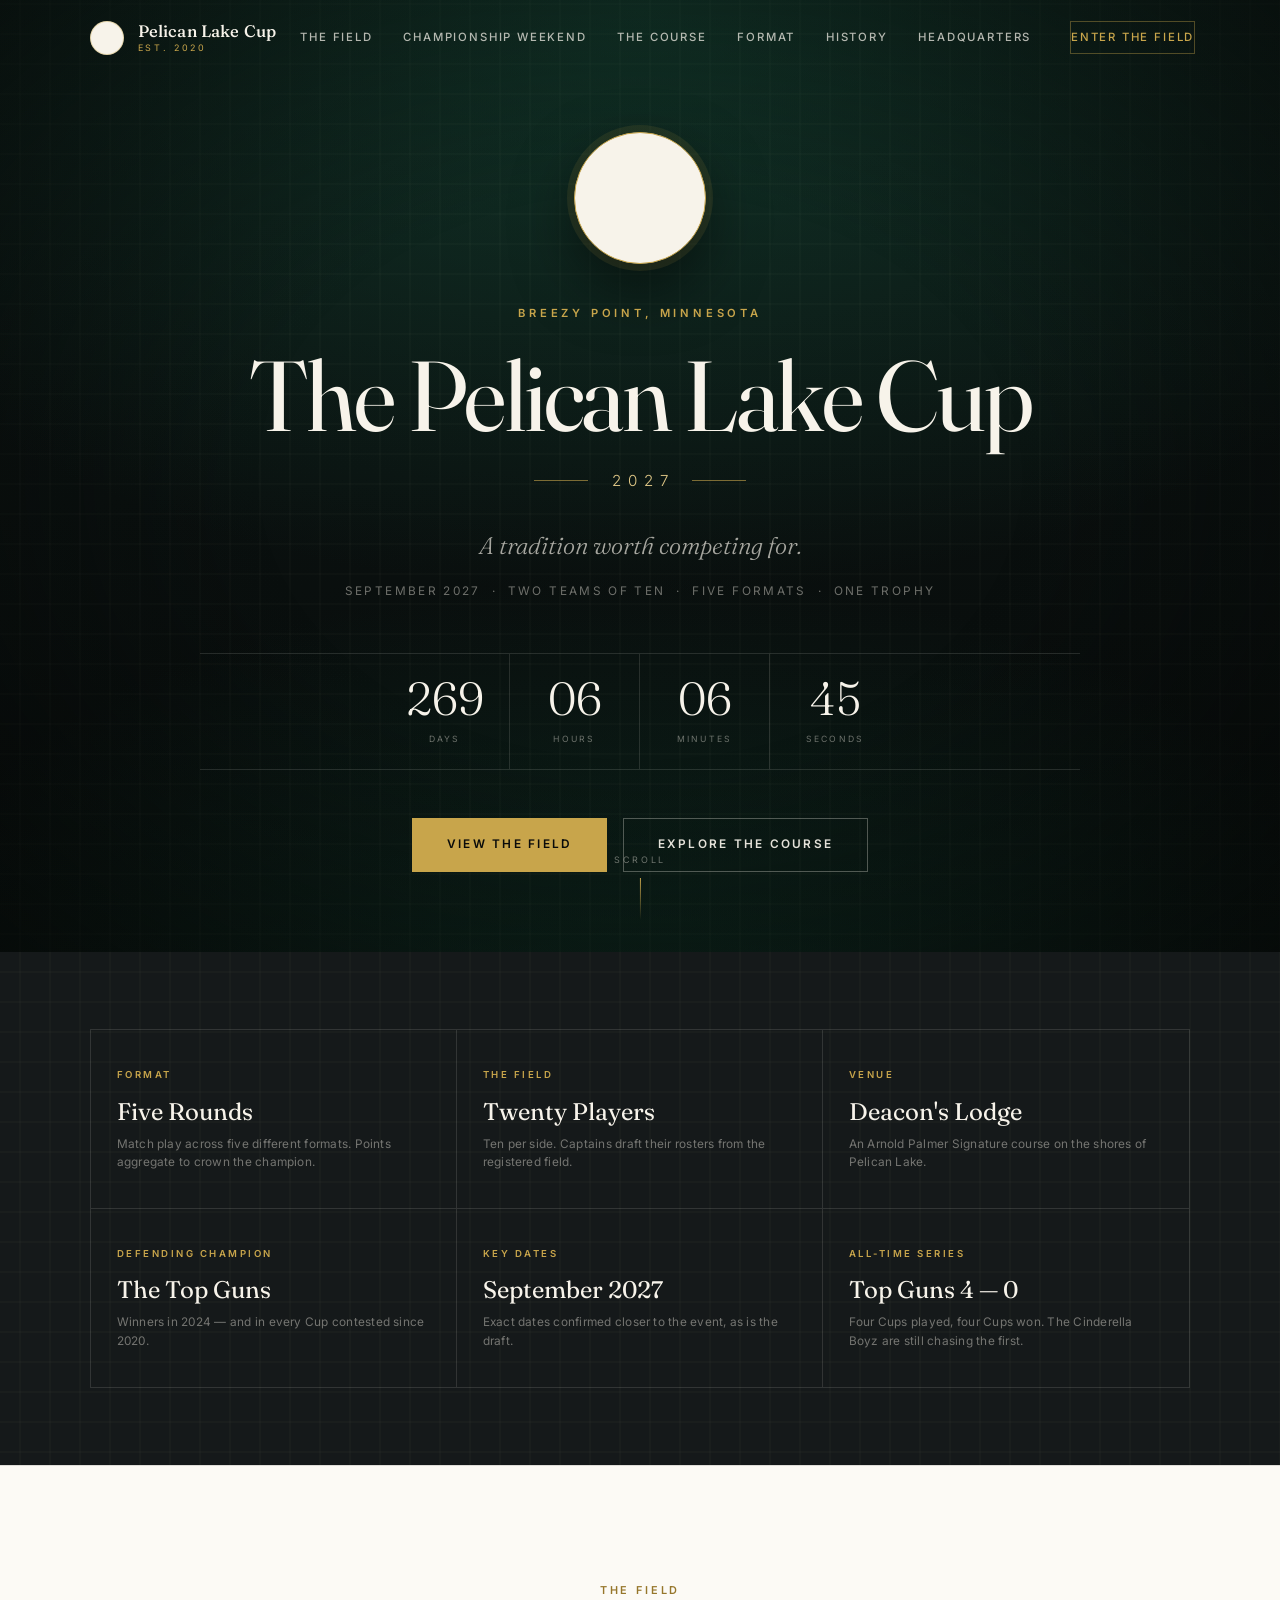
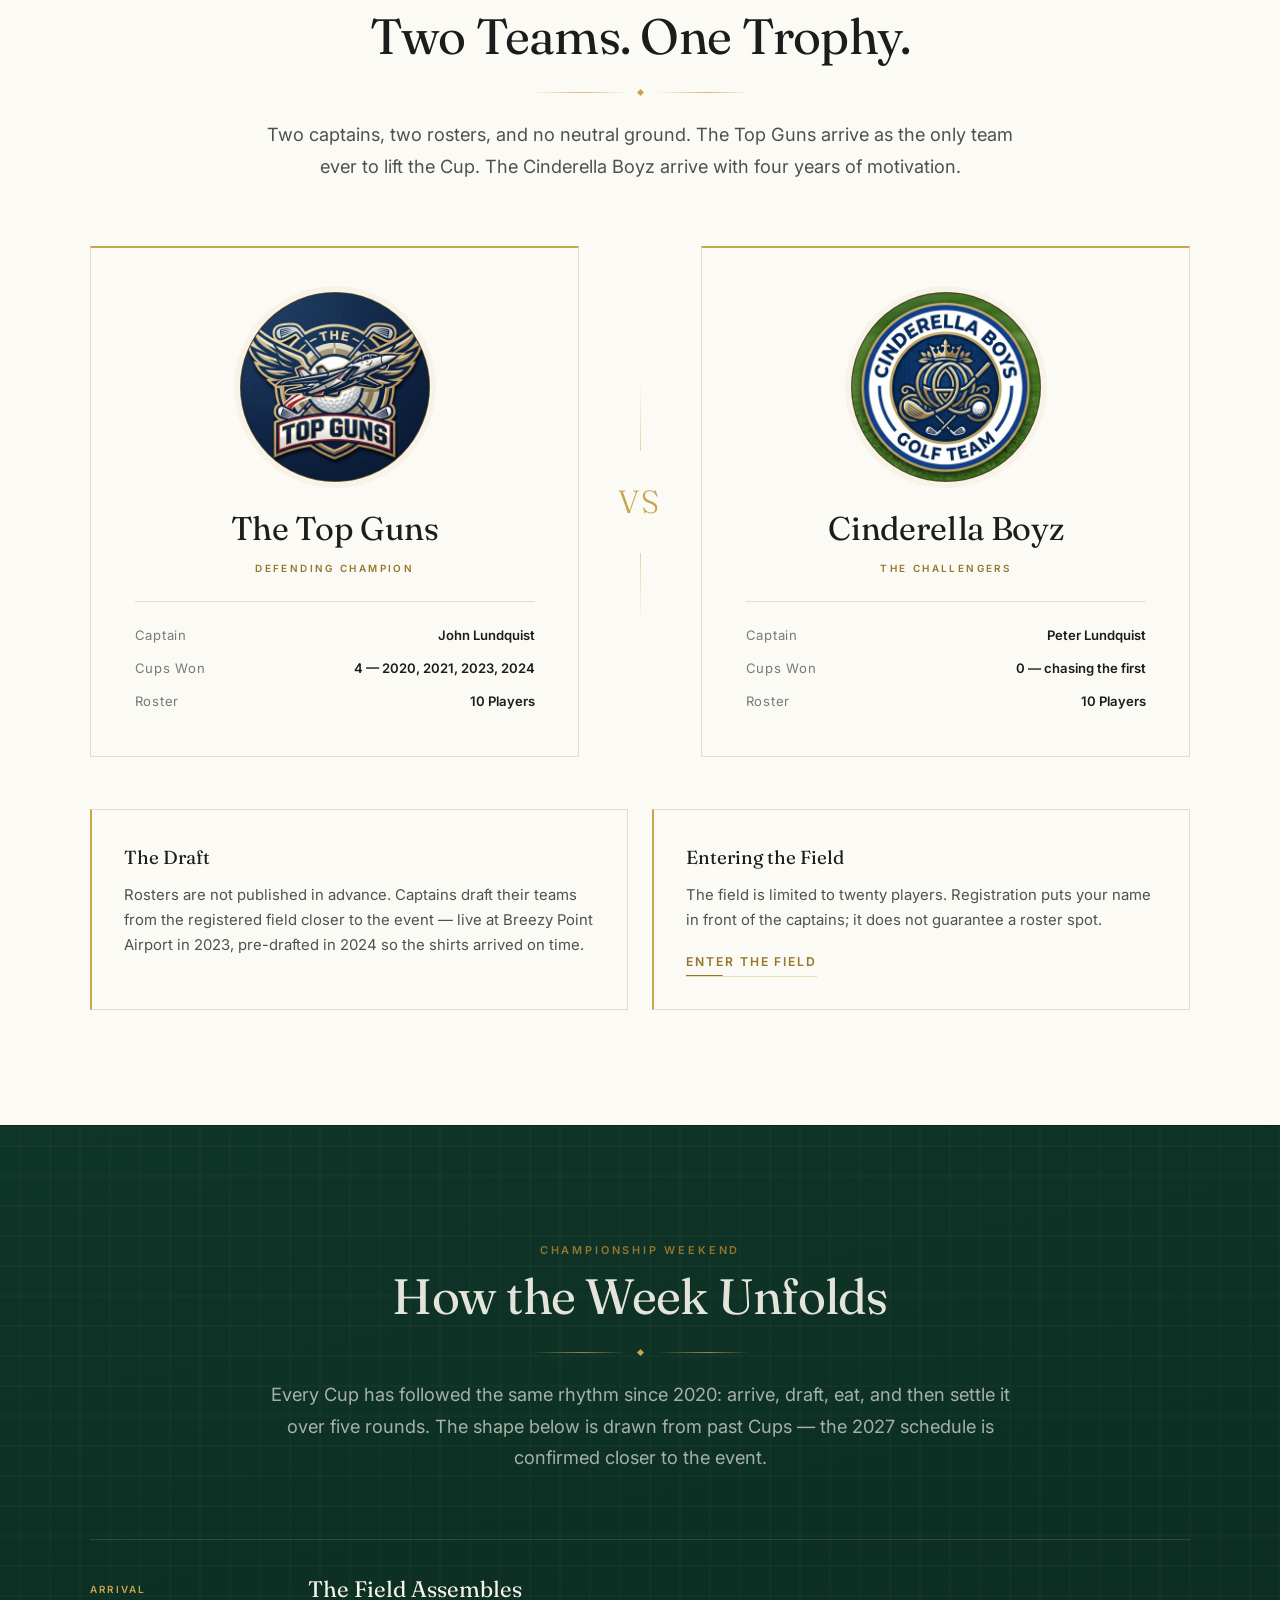
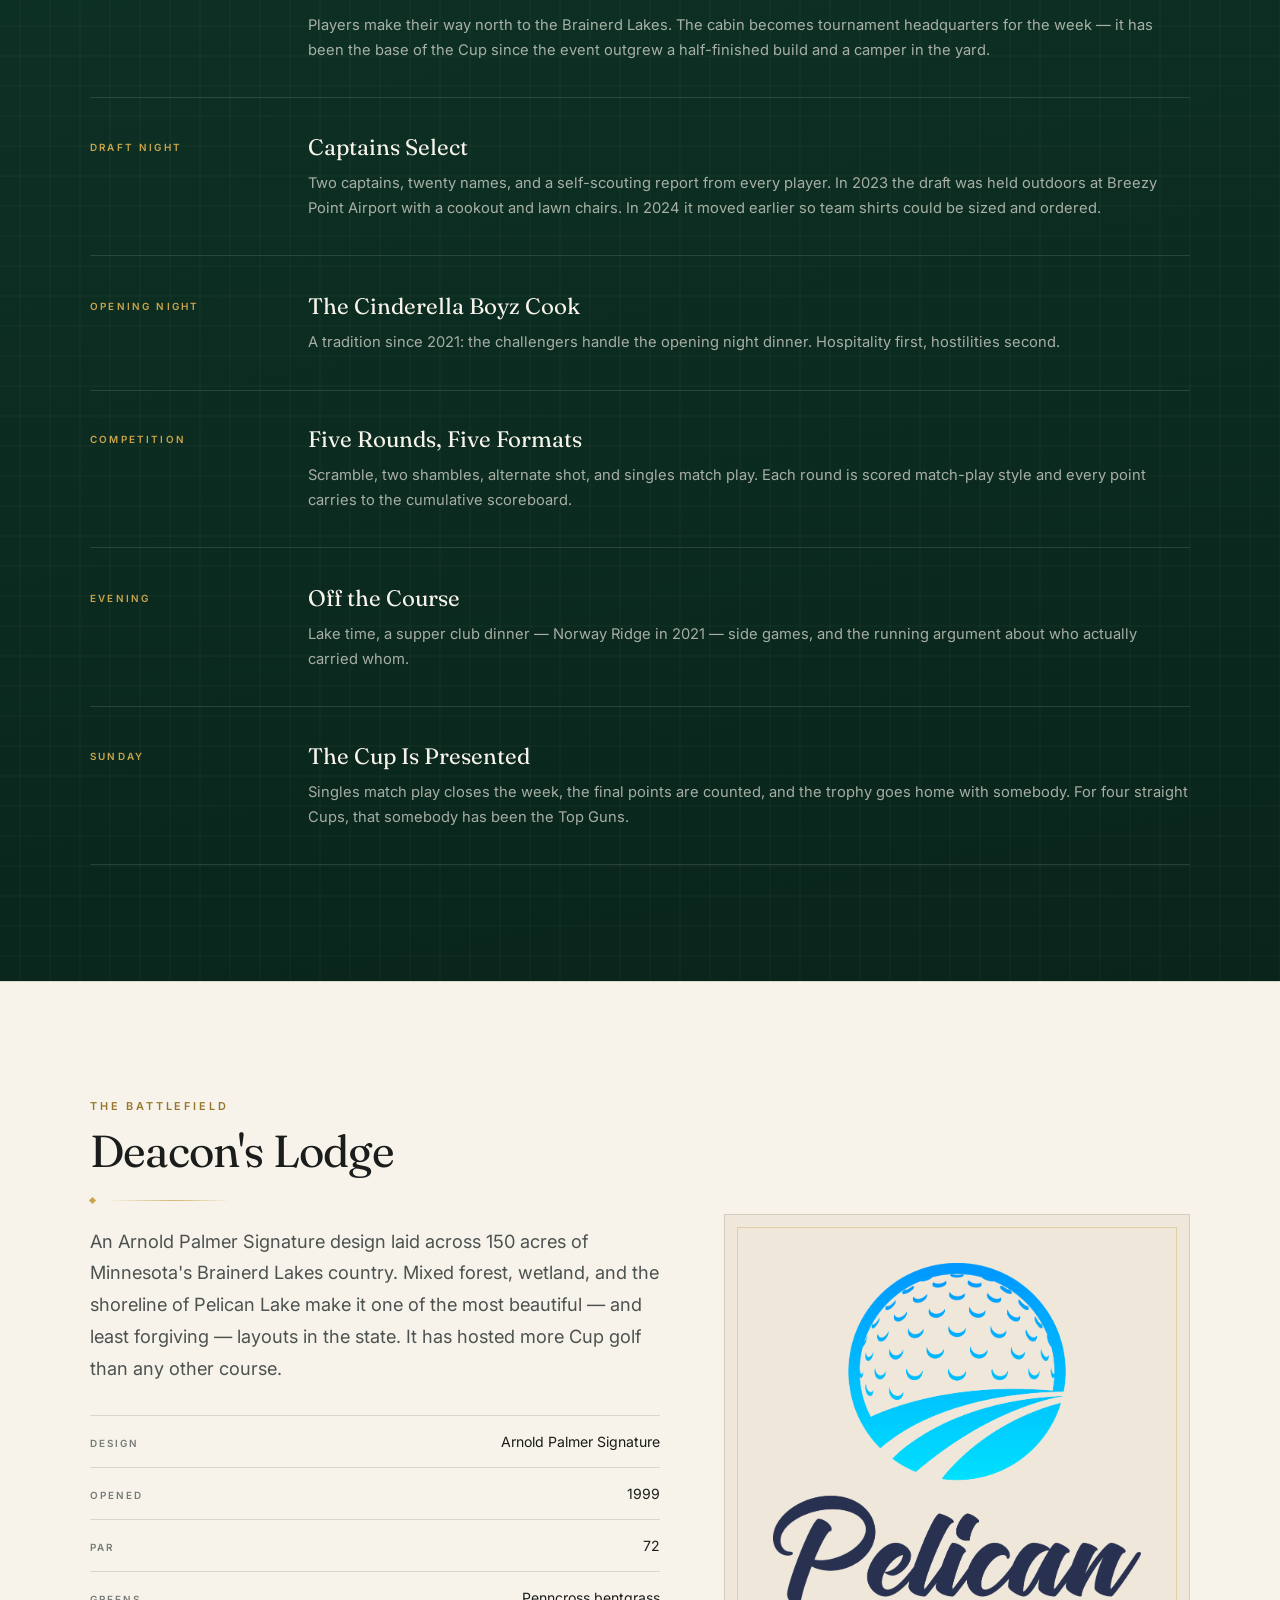
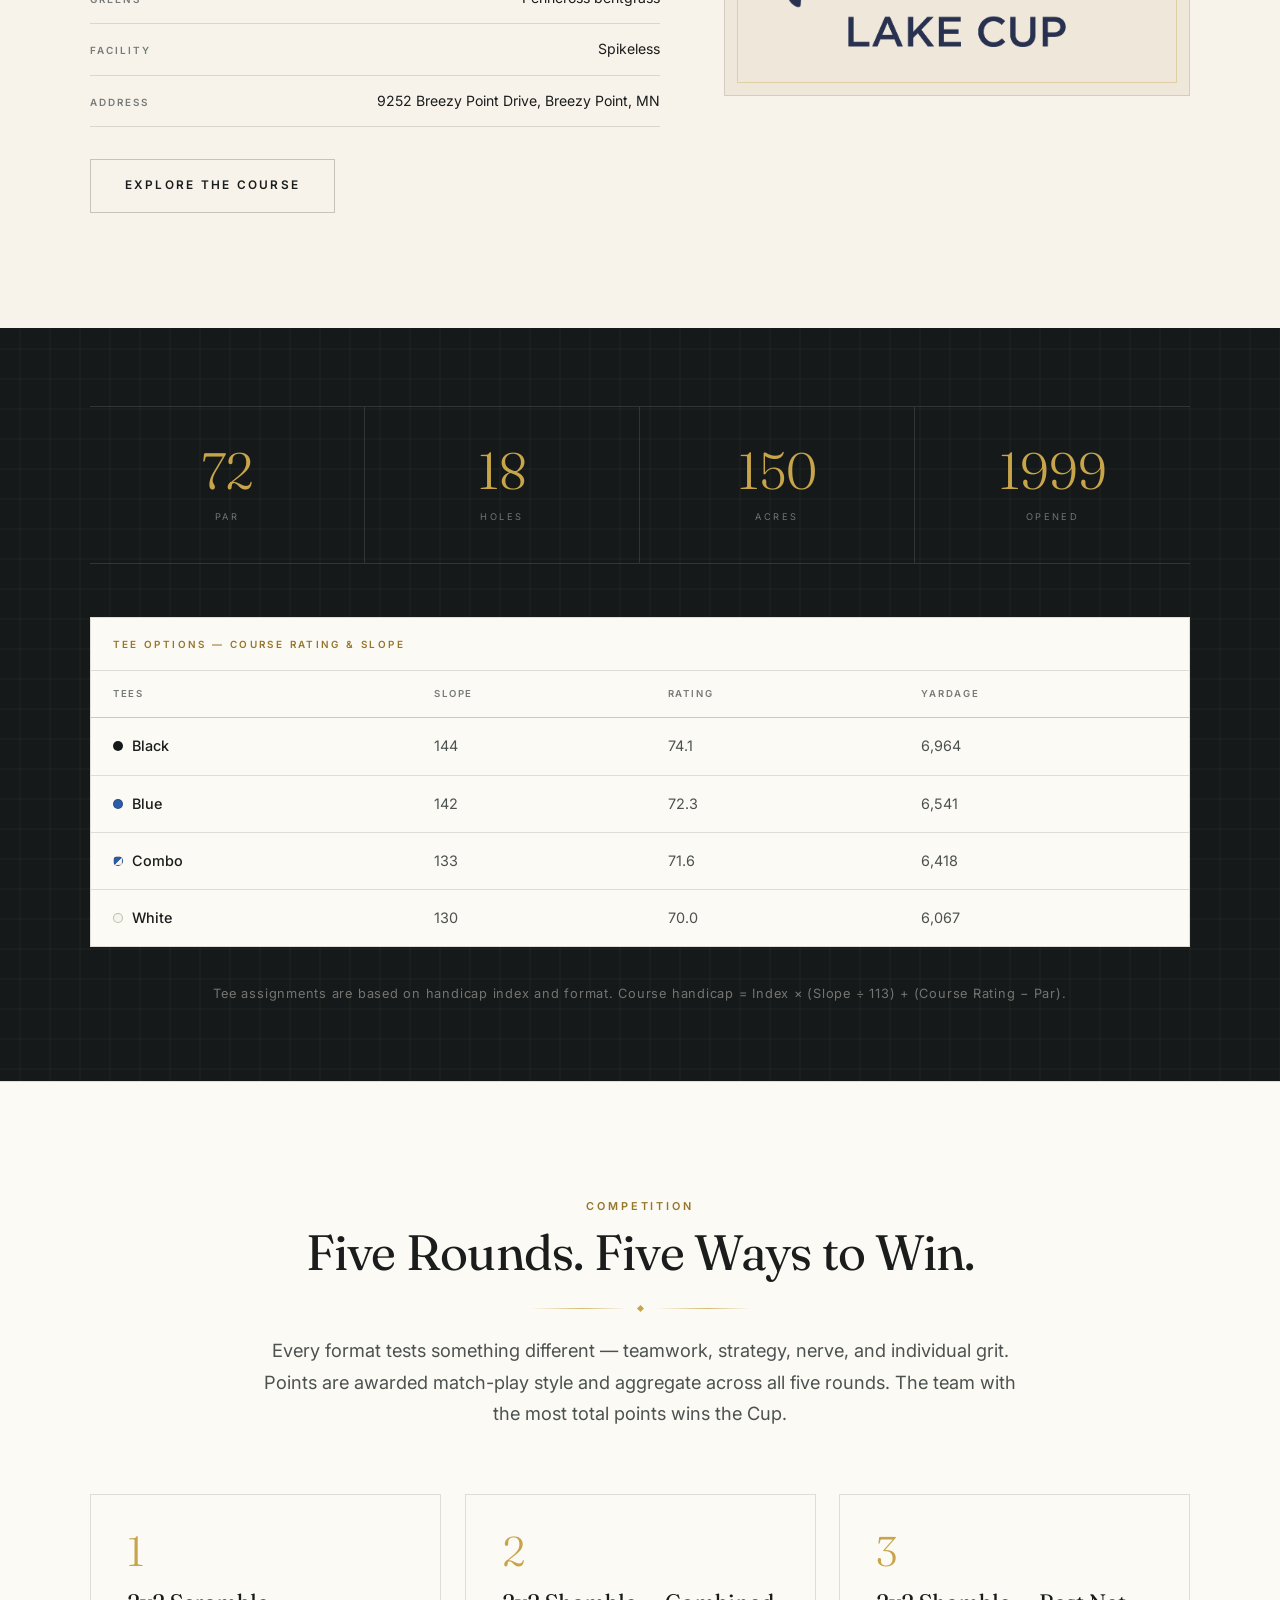
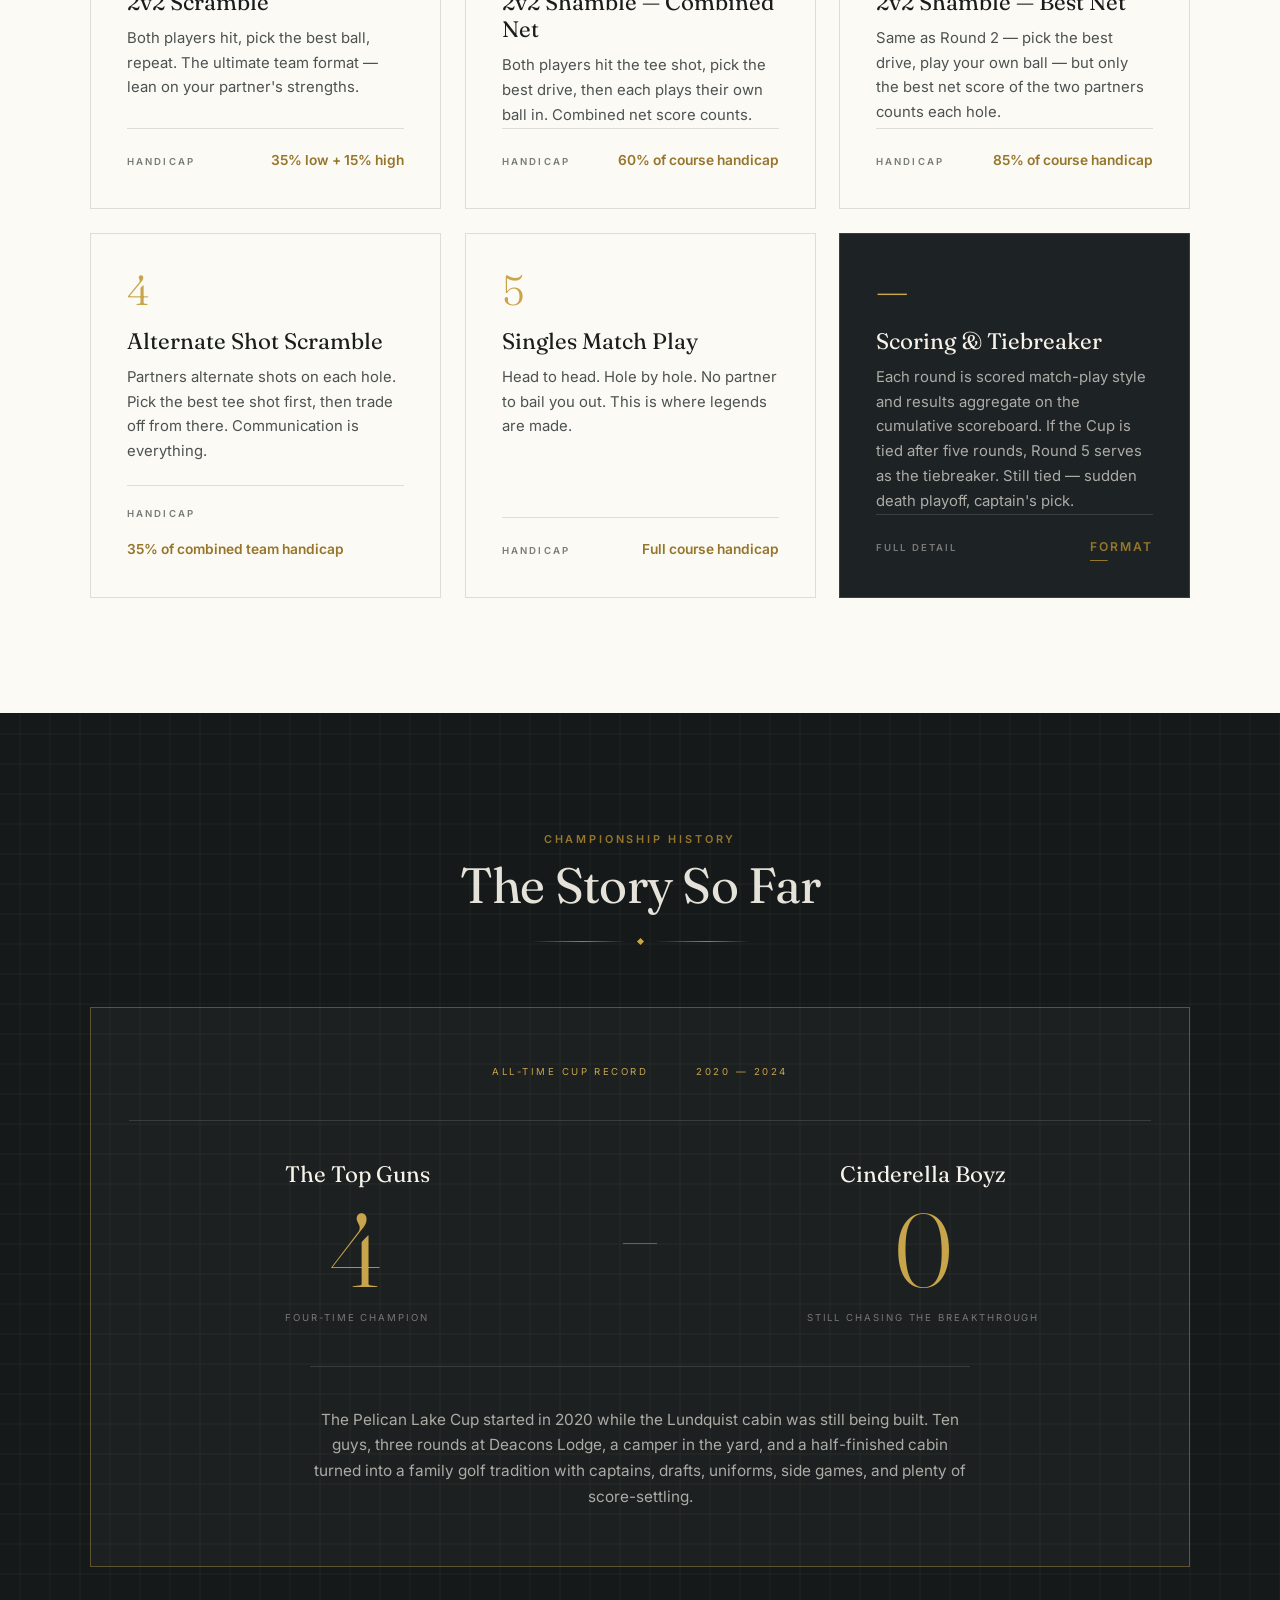
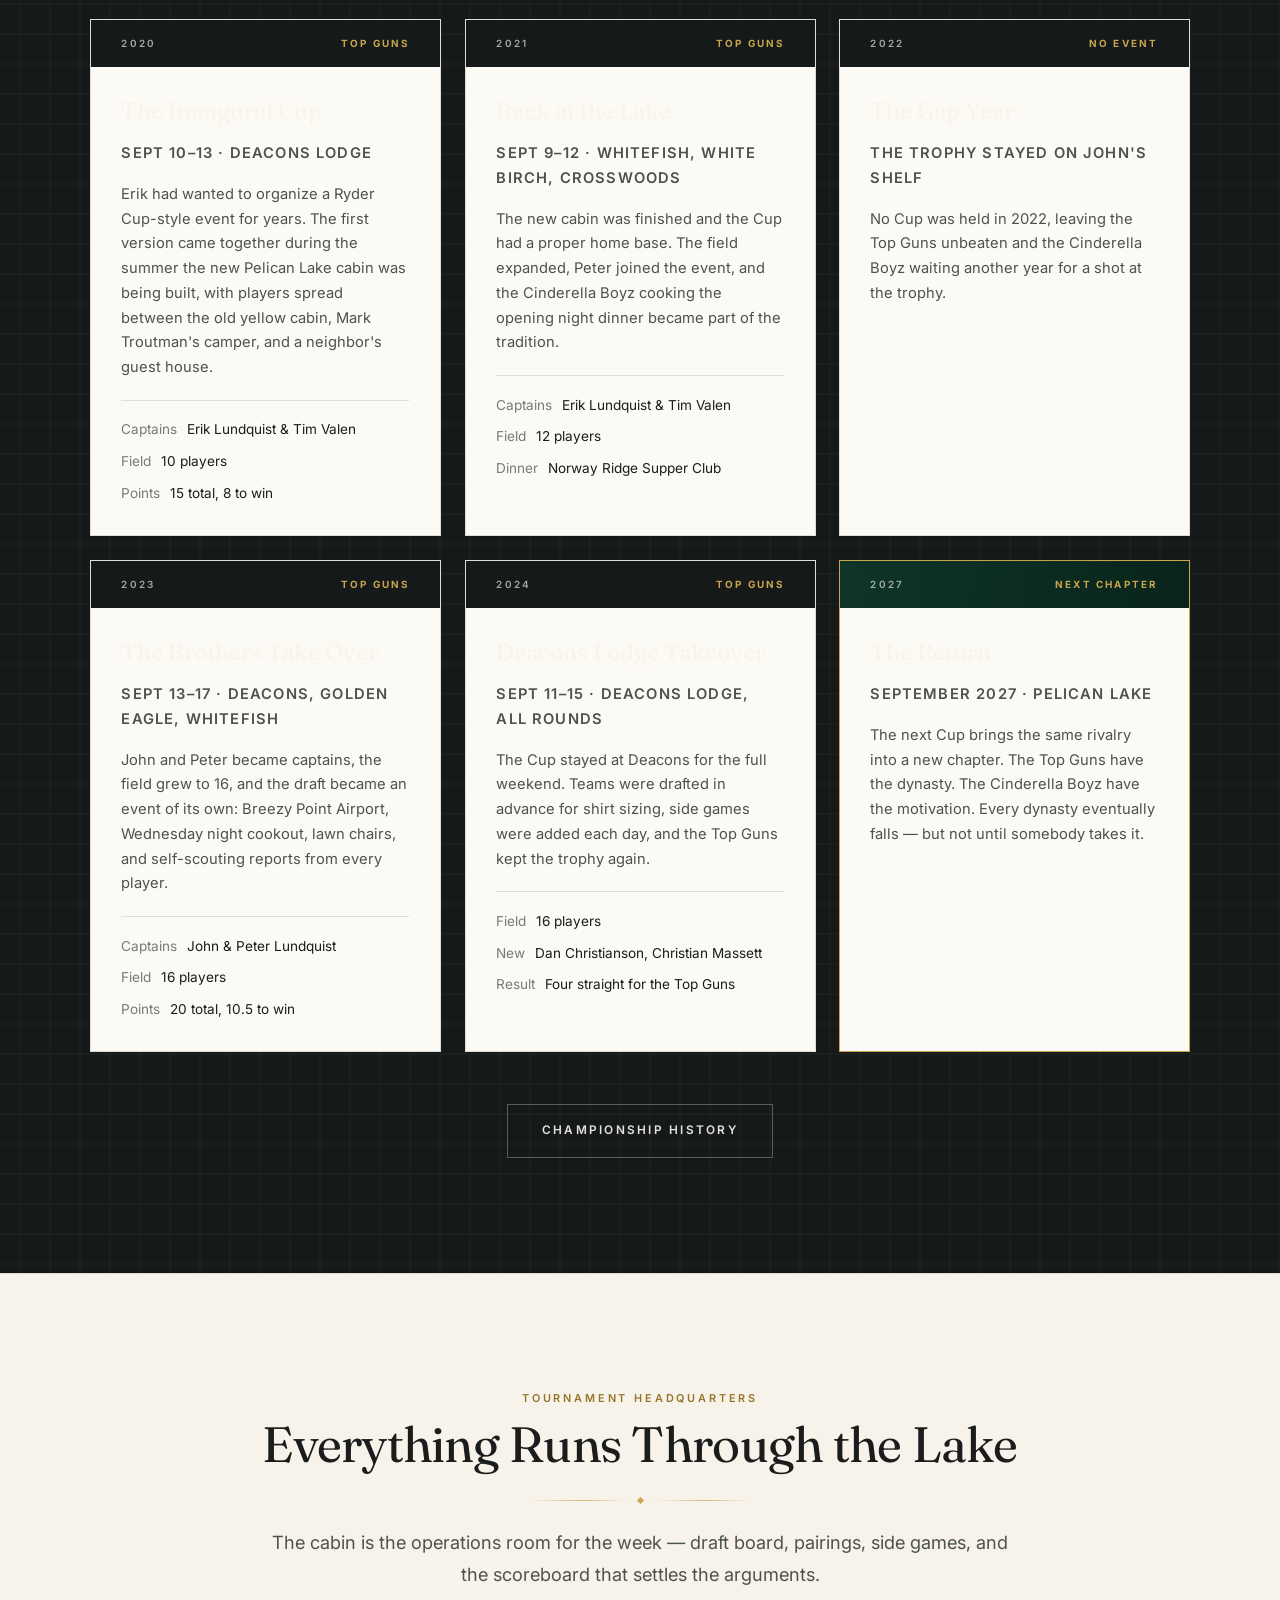
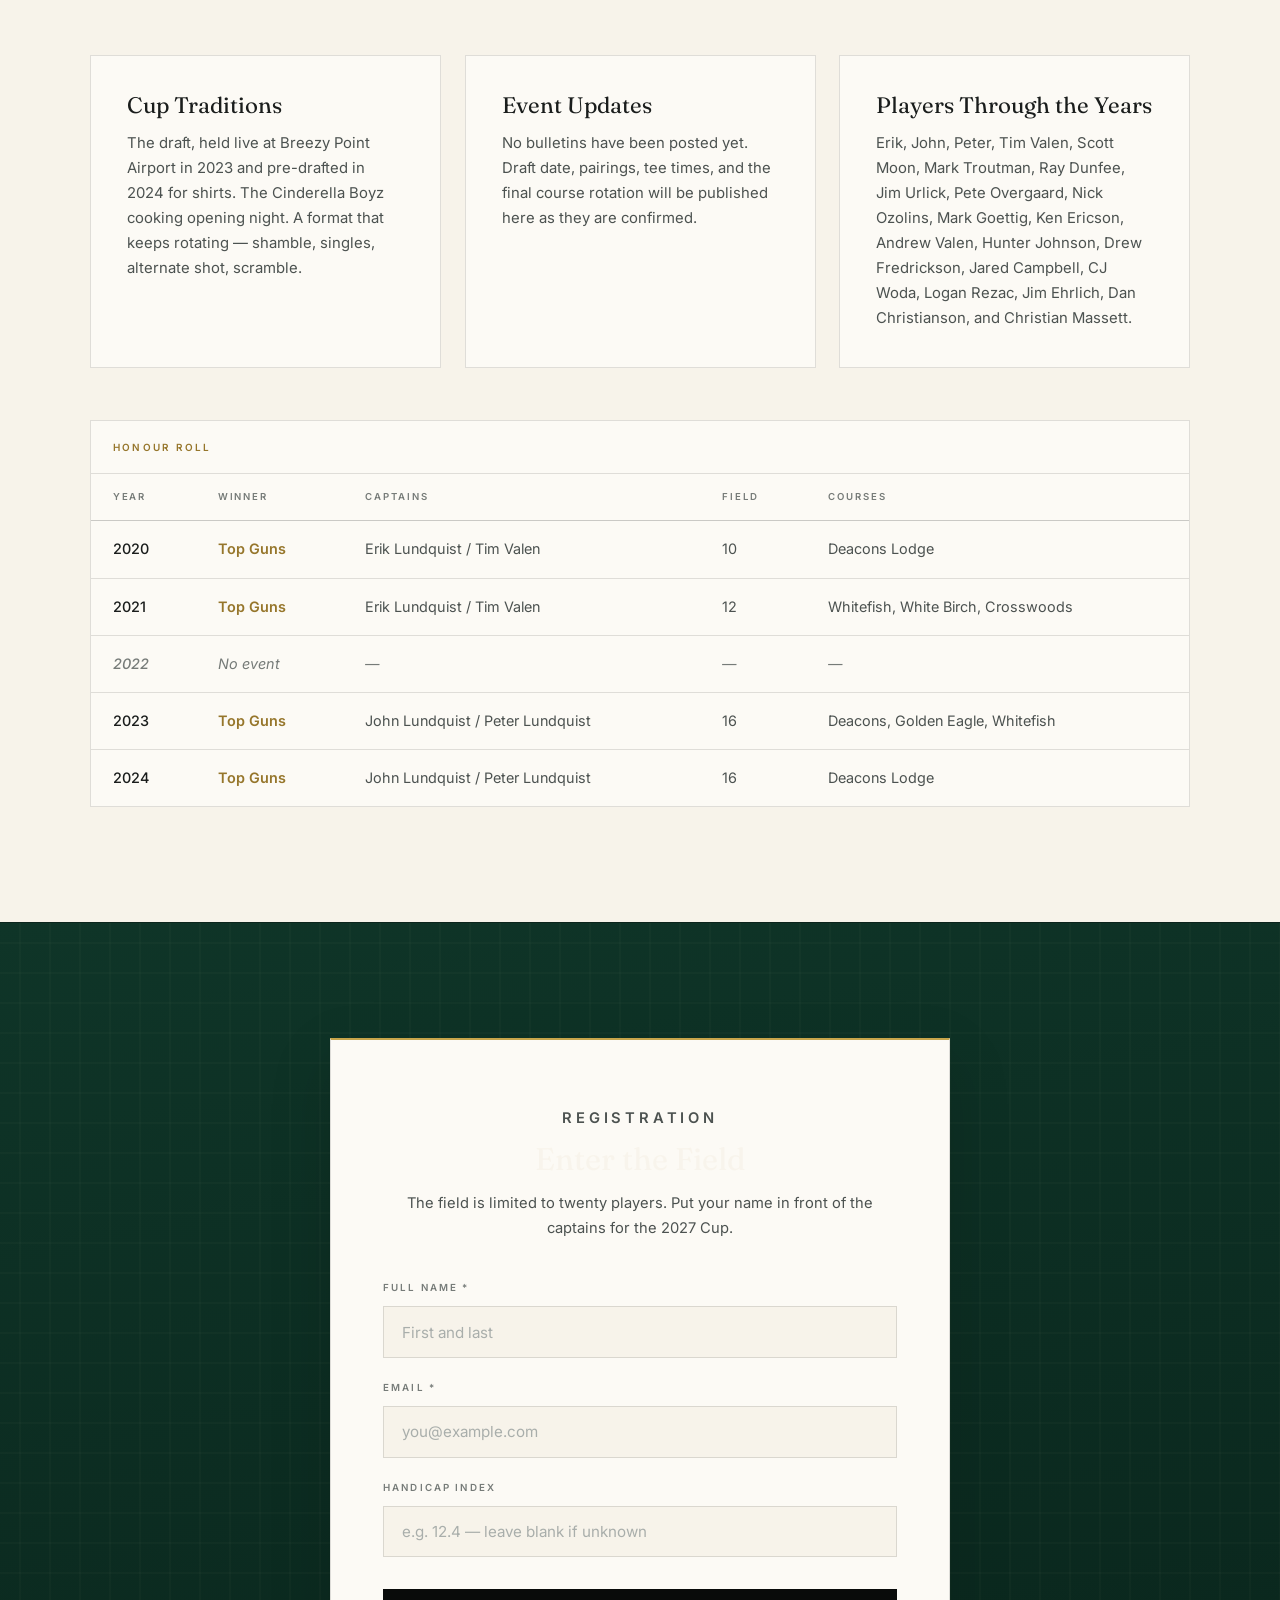
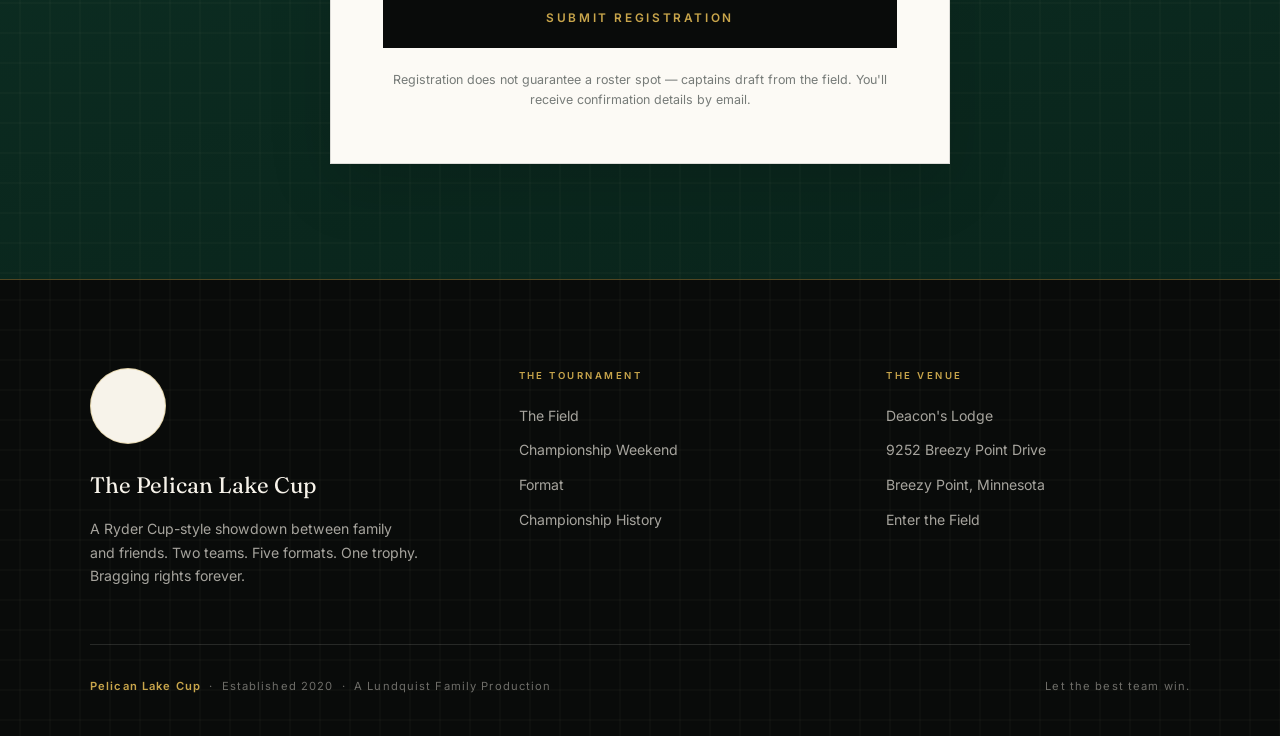
==== commit 0309ba3c: "Redesign: elite invitation-only tournament treatment across all pages Full visual overhaul of css/st" ====
--- a/index.html
+++ b/index.html
@@ -3,480 +3,552 @@
 <head>
 <meta charset="UTF-8">
 <meta name="viewport" content="width=device-width, initial-scale=1.0">
-<title>The Pelican Lake Cup</title>
-<style>
-@import url('https://fonts.googleapis.com/css2?family=Playfair+Display:ital,wght@0,400;0,700;1,400&family=Inter:wght@400;500;600;700&display=swap');
-:root{--teal:#00a9c4;--teal-dark:#007a91;--teal-light:#e4f6fa;--gold:#ffc72c;--cream:#f7f8f9;--white:#fff;--text:#1a1a1a;--text-light:#5a5a5a;--text-muted:#8a8a8a;--border:#dbe3e6}
-*{margin:0;padding:0;box-sizing:border-box}
-html{scroll-behavior:smooth}
-body{font-family:'Inter',-apple-system,sans-serif;background:var(--cream);color:var(--text);-webkit-font-smoothing:antialiased}
-.ticker{background:var(--teal-dark);color:#fff;display:flex;align-items:stretch;font-size:.8rem;overflow:hidden;white-space:nowrap}
-.ticker-label{background:var(--teal);padding:10px 14px;font-weight:700;letter-spacing:1px;font-size:.65rem;text-transform:uppercase;flex-shrink:0;display:flex;align-items:center;z-index:2}
-.ticker-track-wrap{overflow:hidden;flex:1;display:flex;align-items:center}
-.ticker-track{display:inline-flex;align-items:center;animation:scroll 55s linear infinite}
-@keyframes scroll{0%{transform:translateX(0)}100%{transform:translateX(-50%)}}
-.ticker-item{padding:10px 18px;border-right:1px solid rgba(255,255,255,.08);flex-shrink:0}
-.ticker-item .day-tag{color:var(--gold);font-weight:700}
-header{background:var(--white);border-bottom:1px solid var(--border);padding:16px 0;position:sticky;top:0;z-index:50}
-.header-inner{max-width:1100px;margin:0 auto;padding:0 16px;display:flex;flex-direction:column;align-items:center;gap:10px}
-.cup-icon{font-size:3.2rem;line-height:1;filter:drop-shadow(0 2px 6px rgba(0,0,0,.18))}
-.header-logo h1{font-family:'Playfair Display',serif;font-size:3.4rem;color:var(--teal-dark);font-style:italic;font-weight:700;letter-spacing:2px;text-align:center;line-height:1.04;margin:2px 0;text-shadow:0 2px 10px rgba(0,122,145,.18)}
-@media(max-width:560px){.cup-icon{font-size:2.4rem}.header-logo h1{font-size:2.1rem;letter-spacing:1px}}
-.header-nav{display:flex;gap:16px;flex-wrap:wrap;justify-content:center}
-.header-nav a{color:var(--text);text-decoration:none;font-size:.82rem;font-weight:500;transition:color .2s}
-.header-nav a:hover{color:var(--teal)}
-.hero{background:var(--teal);color:#fff;text-align:center;padding:48px 24px;position:relative}
-.hero::after{content:'';position:absolute;bottom:0;left:0;right:0;height:4px;background:var(--gold)}
-.hero .date-label{font-size:.8rem;letter-spacing:2px;text-transform:uppercase;opacity:.8;margin-bottom:8px}
-.hero h2{font-family:'Playfair Display',serif;font-size:2.4rem;font-weight:400;letter-spacing:1px;margin-bottom:8px}
-.hero .location{font-size:.95rem;opacity:.85}
-.hero-logo{max-width:300px;width:70%;margin:0 auto 22px;border-radius:12px;filter:drop-shadow(0 8px 32px rgba(0,0,0,.3))}
-.countdown{display:flex;justify-content:center;align-items:flex-start;gap:10px;margin-top:22px}
-.cd-unit{display:flex;flex-direction:column;align-items:center;min-width:58px}
-.cd-num{font-family:'Playfair Display',serif;font-size:2.4rem;font-weight:700;line-height:1;color:var(--gold)}
-.cd-lab{font-size:.6rem;text-transform:uppercase;letter-spacing:1.5px;opacity:.7;margin-top:5px}
-.cd-sep{font-family:'Playfair Display',serif;font-size:2rem;color:var(--gold);opacity:.5;line-height:1.1}
-.cd-tagline{font-size:.78rem;letter-spacing:1px;opacity:.75;margin-top:12px;text-transform:uppercase}
-@media(max-width:440px){.cd-num{font-size:1.8rem}.cd-unit{min-width:44px}.cd-sep{font-size:1.5rem}}
-.hero-cta{display:inline-block;margin-top:22px;background:var(--gold);color:var(--teal-dark);padding:12px 30px;border-radius:6px;font-weight:700;text-decoration:none;letter-spacing:.5px;font-size:.9rem;transition:transform .15s,box-shadow .15s;box-shadow:0 4px 14px rgba(0,0,0,.18)}
-.hero-cta:hover{transform:translateY(-2px);box-shadow:0 8px 22px rgba(0,0,0,.25)}
-.container{max-width:1000px;margin:0 auto;padding:0 16px}
-section{padding:44px 0;border-bottom:1px solid var(--border)}
-section:last-of-type{border-bottom:none}
-.page-label{font-size:.7rem;text-transform:uppercase;letter-spacing:3px;color:var(--text-muted);margin-bottom:4px;text-align:center}
-.page-title{font-family:'Playfair Display',serif;font-size:1.9rem;color:var(--teal-dark);margin-bottom:6px;font-weight:400;text-align:center}
-.section-sub{text-align:center;color:var(--text-light);max-width:640px;margin:0 auto 28px;font-size:.95rem;line-height:1.55}
-.gold-line{width:60px;height:3px;background:var(--gold);margin:0 auto 26px;border-radius:2px}
-
-/* Matchup / VS hero */
-.vs-wrap{display:flex;align-items:center;justify-content:center;gap:1.5rem;flex-wrap:wrap;margin:1rem 0 2rem}
-.vs-side{text-align:center;flex:1;min-width:230px}
-.vs-side img{max-width:240px;width:100%;border-radius:12px;box-shadow:0 8px 32px rgba(0,0,0,.15);margin-bottom:1rem}
-.vs-side h3{font-family:'Playfair Display',serif;font-size:1.4rem;color:var(--teal-dark)}
-.vs-side p{color:var(--text-muted);font-size:.9rem;margin-top:2px}
-.vs-mid{font-family:'Playfair Display',serif;font-size:2.4rem;font-weight:900;color:var(--gold);flex-shrink:0}
-
-/* Cards */
-.card-grid{display:grid;gap:16px;margin-top:8px}
-.card{background:var(--white);border:1px solid var(--border);border-radius:8px;padding:22px 22px;box-shadow:0 4px 16px rgba(0,122,145,.06)}
-.card .round-badge{width:34px;height:34px;border-radius:50%;background:var(--teal);color:#fff;font-weight:700;display:flex;align-items:center;justify-content:center;font-family:'Playfair Display',serif;margin-bottom:10px}
-.card h3{font-family:'Playfair Display',serif;color:var(--teal-dark);font-weight:700;font-size:1.15rem;margin-bottom:6px}
-.card p{color:var(--text-light);font-size:.9rem;line-height:1.55}
-.card .hcp-note{margin-top:.6rem;font-size:.85rem;color:var(--text)}
-.card .hcp-note strong{color:var(--teal-dark)}
-
-/* Info blocks */
-.info-block{background:var(--white);border:1px solid var(--border);border-left:4px solid var(--gold);border-radius:6px;padding:18px 20px;margin-bottom:14px}
-.info-block h3{font-family:'Playfair Display',serif;color:var(--teal-dark);font-size:1.1rem;margin-bottom:6px}
-.info-block p,.info-block li{color:var(--text-light);font-size:.9rem;line-height:1.6}
-.info-block ul{margin-left:1.1rem}
-.info-block a{color:var(--teal);font-weight:600;text-decoration:none}
-
-/* History */
-.hist-hero{background:linear-gradient(160deg,var(--teal) 0%,var(--teal-dark) 100%);color:#fff;border-radius:12px;padding:26px 24px;margin-bottom:26px;box-shadow:0 10px 30px rgba(0,122,145,.25)}
-.hist-hero-top{display:flex;justify-content:space-between;font-size:.72rem;text-transform:uppercase;letter-spacing:1.5px;opacity:.85;margin-bottom:14px}
-.hist-scoreboard{display:flex;align-items:center;justify-content:center;gap:1.4rem;margin-bottom:16px}
-.hist-team{text-align:center;flex:1}
-.hist-team-label{font-size:.8rem;text-transform:uppercase;letter-spacing:1px;opacity:.9}
-.hist-team-score{font-family:'Playfair Display',serif;font-size:3.4rem;font-weight:700;color:var(--gold);line-height:1}
-.hist-team-note{font-size:.75rem;opacity:.8;margin-top:2px}
-.hist-vs{font-family:'Playfair Display',serif;font-size:1.4rem;opacity:.7}
-.hist-hero-copy{font-size:.9rem;line-height:1.6;opacity:.95;text-align:center;max-width:640px;margin:0 auto}
-.hist-grid{display:grid;grid-template-columns:repeat(auto-fill,minmax(280px,1fr));gap:16px;margin-bottom:26px}
-.hist-card{background:var(--white);border:1px solid var(--border);border-radius:8px;padding:18px 20px;box-shadow:0 4px 16px rgba(0,122,145,.06)}
-.hist-card.muted{opacity:.72}
-.hist-card.next{border:2px dashed var(--gold);background:var(--teal-light)}
-.hist-card-head{display:flex;justify-content:space-between;align-items:baseline;font-size:.78rem;text-transform:uppercase;letter-spacing:1px;color:var(--text-muted);margin-bottom:6px}
-.hist-card-head strong{color:var(--teal)}
-.hist-card h3{font-family:'Playfair Display',serif;color:var(--teal-dark);font-size:1.15rem;margin-bottom:4px}
-.hist-meta{font-size:.78rem;color:var(--text-muted);margin-bottom:8px;font-style:italic}
-.hist-card p{font-size:.88rem;color:var(--text-light);line-height:1.55;margin-bottom:8px}
-.hist-card ul{margin-left:1.1rem;font-size:.85rem;color:var(--text-light);line-height:1.5}
-.hist-card ul strong{color:var(--text)}
-
-/* Tables */
-.data-table{width:100%;background:var(--white);border:1px solid var(--border);border-collapse:collapse;border-radius:8px;overflow:hidden;font-size:.9rem;margin-top:8px}
-.data-table th{background:rgba(0,169,196,.08);padding:10px 12px;text-align:left;font-size:.7rem;text-transform:uppercase;letter-spacing:1px;color:var(--teal-dark);border-bottom:1px solid var(--border)}
-.data-table td{padding:11px 12px;border-bottom:1px solid var(--border);color:var(--text)}
-.data-table tr:last-child td{border-bottom:none}
-.data-table tr:nth-child(even) td{background:rgba(0,0,0,.015)}
-.tee-dot{display:inline-block;width:11px;height:11px;border-radius:50%;margin-right:6px;vertical-align:middle;border:1px solid rgba(0,0,0,.15)}
-.tee-black{background:#222}.tee-blue{background:#2b6fd6}.tee-combo{background:#7a5cd0}.tee-white{background:#f2f2f2}
-
-/* Split */
-.split{display:grid;grid-template-columns:1fr 1fr;gap:16px}
-@media(max-width:640px){.split{grid-template-columns:1fr}.hist-scoreboard{gap:.8rem}.hist-team-score{font-size:2.6rem}}
-
-/* Form */
-.form-container{max-width:520px;margin:0 auto;background:var(--white);border:1px solid var(--border);border-radius:10px;padding:28px 26px;box-shadow:0 6px 24px rgba(0,122,145,.08)}
-.form-group{margin-bottom:16px}
-.form-group label{display:block;font-size:.82rem;font-weight:600;color:var(--teal-dark);margin-bottom:5px}
-.form-group input{width:100%;padding:11px 13px;border:1px solid var(--border);border-radius:6px;font-size:.92rem;font-family:inherit;background:var(--cream)}
-.form-group input:focus{outline:none;border-color:var(--teal);background:#fff}
-.form-submit{width:100%;background:var(--teal);color:#fff;border:none;padding:13px;border-radius:6px;font-size:.95rem;font-weight:700;letter-spacing:.5px;cursor:pointer;transition:background .2s}
-.form-submit:hover{background:var(--teal-dark)}
-.form-note{text-align:center;font-size:.78rem;color:var(--text-muted);margin-top:12px}
-
-.footer{background:var(--teal-dark);color:#fff;text-align:center;padding:26px 16px;font-size:.85rem}
-.footer strong{color:var(--gold)}
-</style>
+<title>The Pelican Lake Cup — September 2027 · Breezy Point, Minnesota</title>
+<meta name="description" content="The Pelican Lake Cup: a Ryder Cup-style showdown between family and friends. Two teams of ten, five formats, one trophy. September 2027 at Deacon's Lodge, Breezy Point, Minnesota.">
+<meta name="theme-color" content="#15191A">
+<meta property="og:title" content="The Pelican Lake Cup — September 2027">
+<meta property="og:description" content="Two teams of ten. Five formats. One trophy. A tradition worth competing for.">
+<meta property="og:type" content="website">
+<meta property="og:image" content="logo.jpg">
+<link rel="icon" href="PLC-Logo-Transparent.png">
+<link rel="preconnect" href="https://fonts.googleapis.com">
+<link rel="preconnect" href="https://fonts.gstatic.com" crossorigin>
+<link href="https://fonts.googleapis.com/css2?family=Fraunces:ital,opsz,wght@0,9..144,300..700;1,9..144,300..500&family=Inter:wght@300;400;500;600;700&display=swap" rel="stylesheet">
+<link rel="stylesheet" href="css/style.css">
 </head>
-<body>
-
-<!-- Ticker -->
-<div class="ticker">
-  <div class="ticker-label">The Cup</div>
-  <div class="ticker-track-wrap"><div class="ticker-track">
-    <div class="ticker-item"><span class="day-tag">SEPTEMBER 2027 · PELICAN LAKE</span></div>
-    <div class="ticker-item">Top Guns 4 &mdash; Cinderella Boyz 0</div>
-    <div class="ticker-item">Five rounds · Five formats</div>
-    <div class="ticker-item">Two teams of 10</div>
-    <div class="ticker-item">The dynasty vs the challengers</div>
-    <div class="ticker-item"><span class="day-tag">SEPTEMBER 2027 · PELICAN LAKE</span></div>
-    <div class="ticker-item">Top Guns 4 &mdash; Cinderella Boyz 0</div>
-    <div class="ticker-item">Five rounds · Five formats</div>
-    <div class="ticker-item">Two teams of 10</div>
-    <div class="ticker-item">The dynasty vs the challengers</div>
-  </div></div>
-</div>
-
-<!-- Sticky header -->
-<header>
-  <div class="header-inner">
-    <div class="header-logo"><div class="cup-icon" style="text-align:center">🏆</div><h1>Pelican Lake Cup</h1></div>
-    <nav class="header-nav">
-      <a href="#teams">Teams</a>
+<body style="--crest:url('logo.jpg')">
+
+<a class="skip-link" href="#main">Skip to content</a>
+
+<!-- ======================= MASTHEAD ======================= -->
+<header class="masthead">
+  <div class="masthead-inner">
+    <a class="wordmark" href="index.html">
+      <span class="wordmark-crest" aria-hidden="true"></span>
+      <span class="wordmark-text">
+        <b>Pelican Lake Cup</b>
+        <span>Est. 2020</span>
+      </span>
+    </a>
+    <button class="nav-toggle" type="button" aria-label="Menu" aria-expanded="false" aria-controls="primary-nav">
+      <span></span><span></span><span></span>
+    </button>
+    <nav class="nav" id="primary-nav" aria-label="Primary">
+      <a href="#field">The Field</a>
+      <a href="#weekend">Championship Weekend</a>
+      <a href="#course">The Course</a>
       <a href="#format">Format</a>
       <a href="#history">History</a>
-      <a href="#course">Course</a>
-      <a href="#signup">Sign Up</a>
+      <a href="#headquarters">Headquarters</a>
+      <a class="nav-cta" href="#enter">Enter the Field</a>
     </nav>
   </div>
 </header>
 
-<!-- Hero -->
-<div class="hero">
-  <img class="hero-logo" src="logo.jpg" alt="Pelican Lake Cup">
-  <div class="date-label">Ryder Cup–Style Showdown</div>
-  <h2>September 2027</h2>
-  <div class="location">Pelican Lake · Breezy Point, Minnesota</div>
-  <div class="countdown" id="countdown">
-    <div class="cd-unit"><span class="cd-num" id="cd-d">—</span><span class="cd-lab">Days</span></div>
-    <div class="cd-sep">:</div>
-    <div class="cd-unit"><span class="cd-num" id="cd-h">—</span><span class="cd-lab">Hrs</span></div>
-    <div class="cd-sep">:</div>
-    <div class="cd-unit"><span class="cd-num" id="cd-m">—</span><span class="cd-lab">Min</span></div>
-    <div class="cd-sep">:</div>
-    <div class="cd-unit"><span class="cd-num" id="cd-s">—</span><span class="cd-lab">Sec</span></div>
-  </div>
-  <div class="cd-tagline" id="cd-tagline">until the Cup returns 🏌️</div>
-  <a href="#signup" class="hero-cta">Register Your Spot</a>
-</div>
-
-<div class="container">
-
-<!-- TEAMS -->
-<section id="teams">
-  <div class="page-label">The Showdown</div>
-  <div class="page-title">The Teams</div>
-  <div class="gold-line"></div>
-  <p class="section-sub">Two captains. Two teams of 10. Five rounds of competitive golf across multiple formats. Bragging rights on the line.</p>
-
-  <div class="vs-wrap">
-    <div class="vs-side">
-      <img src="topguns-logo.jpg" alt="The Top Guns">
-      <h3>The Top Guns</h3>
-      <p>Captain: <strong>John Lundquist</strong></p>
-    </div>
-    <div class="vs-mid">VS</div>
-    <div class="vs-side">
-      <img src="cinderella-logo.jpg" alt="Cinderella Boyz">
-      <h3>Cinderella Boyz</h3>
-      <p>Captain: <strong>Peter Lundquist</strong></p>
-    </div>
-  </div>
-
-  <div class="card-grid" style="grid-template-columns:1fr;">
-    <div class="card" style="text-align:center;">
-      <div class="round-badge" style="margin:0 auto 10px;">⛳</div>
-      <h3>5 Rounds · 1 Trophy</h3>
-      <p>Scramble. Shamble. Alternate Shot. Singles Match Play. Every format tests a different part of your game. Rosters are drafted; teams and pairings are set closer to the event.</p>
-    </div>
-  </div>
-</section>
-
-<!-- FORMAT -->
-<section id="format">
-  <div class="page-label">Competition</div>
-  <div class="page-title">Format</div>
-  <div class="gold-line"></div>
-  <p class="section-sub">Five rounds. Five formats. No hiding. Points are awarded match-play style and aggregate across all five rounds. The team with the most total points wins the Pelican Lake Cup.</p>
-
-  <div class="card-grid">
-    <div class="card">
-      <div class="round-badge">1</div>
-      <h3>2v2 Scramble</h3>
-      <p>Both players hit, pick the best ball, repeat. The ultimate team format — lean on your partner's strengths.</p>
-      <p class="hcp-note"><strong>Handicap:</strong> 35% of low handicap + 15% of high handicap.</p>
-    </div>
-    <div class="card">
-      <div class="round-badge">2</div>
-      <h3>2v2 Shamble — Combined Net</h3>
-      <p>Both players hit the tee shot, pick the best drive, then each plays their own ball in. Combined net score counts.</p>
-      <p class="hcp-note"><strong>Handicap:</strong> 60% of course handicap for each player.</p>
-    </div>
-    <div class="card">
-      <div class="round-badge">3</div>
-      <h3>2v2 Shamble — Best Net</h3>
-      <p>Same as Round 2 — pick the best drive, play your own ball — but only the <strong>best net score</strong> of the two partners counts each hole.</p>
-      <p class="hcp-note"><strong>Handicap:</strong> 85% of course handicap for each player.</p>
-    </div>
-    <div class="card">
-      <div class="round-badge">4</div>
-      <h3>Alternate Shot Scramble</h3>
-      <p>Partners alternate shots on each hole. Pick the best tee shot first, then trade off from there. Communication is everything.</p>
-      <p class="hcp-note"><strong>Handicap:</strong> 35% of combined team handicap.</p>
-    </div>
-    <div class="card">
-      <div class="round-badge">5</div>
-      <h3>Singles Match Play</h3>
-      <p>Head to head. Hole by hole. No partner to bail you out. This is where legends are made.</p>
-      <p class="hcp-note"><strong>Handicap:</strong> Full course handicap (strokes given based on difference).</p>
-    </div>
-  </div>
-
-  <div style="margin-top:22px;">
-    <div class="info-block">
-      <h3>Scoring</h3>
-      <p>Each round is scored match-play style. Results from all five rounds aggregate on the cumulative scoreboard. Most total points at the end wins the Cup.</p>
-    </div>
-    <div class="info-block">
-      <h3>Tiebreaker</h3>
-      <p>In the event of a tie after five rounds, the result of Round 5 (Singles Match Play) serves as the tiebreaker. If still tied — sudden death playoff, captain's pick.</p>
-    </div>
-  </div>
-</section>
-
-<!-- HISTORY -->
-<section id="history">
-  <div class="page-label">The Cup History</div>
-  <div class="page-title">The Story So Far</div>
-  <div class="gold-line"></div>
-
-  <div class="hist-hero">
-    <div class="hist-hero-top"><span>All-Time Cup Record</span><span>2020–2024</span></div>
-    <div class="hist-scoreboard">
-      <div class="hist-team">
-        <div class="hist-team-label">Top Guns</div>
-        <div class="hist-team-score">4</div>
-        <div class="hist-team-note">Four-time champions</div>
-      </div>
-      <div class="hist-vs">VS</div>
-      <div class="hist-team">
-        <div class="hist-team-label">Cinderella Boyz</div>
-        <div class="hist-team-score">0</div>
-        <div class="hist-team-note">Still chasing the breakthrough</div>
-      </div>
-    </div>
-    <p class="hist-hero-copy">The Pelican Lake Cup started in 2020 while the Lundquist cabin was still being built. Ten guys, three rounds at Deacons Lodge, a camper in the yard, and a half-finished cabin turned into a family golf tradition with captains, drafts, uniforms, side games, and plenty of score-settling.</p>
-  </div>
-
-  <div class="hist-grid">
-    <article class="hist-card">
-      <div class="hist-card-head"><span>2020</span><strong>Top Guns</strong></div>
-      <h3>The Inaugural Cup</h3>
-      <p class="hist-meta">September 10–13, 2020 · Deacons Lodge · Cabin under construction</p>
-      <p>Erik had wanted to organize a Ryder Cup-style event for years. The first version came together during the summer the new Pelican Lake cabin was being built, with players spread between the old yellow cabin, Mark Troutman's camper, and a neighbor's guest house.</p>
-      <ul>
-        <li><strong>Captains:</strong> Erik Lundquist and Tim Valen</li>
-        <li><strong>Field:</strong> 10 players</li>
-        <li><strong>Format:</strong> 15 total points, 8 to win</li>
-        <li><strong>Rounds:</strong> Two-man shamble, singles, modified alternate shot + scramble</li>
-      </ul>
-    </article>
-
-    <article class="hist-card">
-      <div class="hist-card-head"><span>2021</span><strong>Top Guns</strong></div>
-      <h3>Back at the Lake</h3>
-      <p class="hist-meta">September 9–12, 2021 · Whitefish, White Birch, Crosswoods</p>
-      <p>The new cabin was finished and the Cup had a proper home base. The field expanded, Peter joined the event, and the Cinderella Boyz cooking the opening night dinner became part of the tradition.</p>
-      <ul>
-        <li><strong>Captains:</strong> Erik Lundquist and Tim Valen</li>
-        <li><strong>Field:</strong> 12 players</li>
-        <li><strong>Saturday dinner:</strong> Norway Ridge Supper Club</li>
-        <li><strong>Result:</strong> Two years, two Top Guns victories</li>
-      </ul>
-    </article>
-
-    <article class="hist-card muted">
-      <div class="hist-card-head"><span>2022</span><strong>No Event</strong></div>
-      <h3>The Gap Year</h3>
-      <p class="hist-meta">The trophy stayed on John's shelf.</p>
-      <p>No Cup was held in 2022, leaving the Top Guns unbeaten and the Cinderella Boyz waiting another year for a shot at the trophy.</p>
-    </article>
-
-    <article class="hist-card">
-      <div class="hist-card-head"><span>2023</span><strong>Top Guns</strong></div>
-      <h3>The Brothers Take Over</h3>
-      <p class="hist-meta">September 13–17, 2023 · Deacons Lodge, Golden Eagle, Whitefish</p>
-      <p>John and Peter became captains, the field grew to 16, and the draft became an event of its own: Breezy Point Airport, Wednesday night cookout, lawn chairs, and self-scouting reports from every player.</p>
-      <ul>
-        <li><strong>Top Guns captain:</strong> John Lundquist</li>
-        <li><strong>Cinderella Boyz captain:</strong> Peter Lundquist</li>
-        <li><strong>Format:</strong> 20 total points, 10.5 to win</li>
-        <li><strong>Result:</strong> Three years, three Top Guns wins</li>
-      </ul>
-    </article>
-
-    <article class="hist-card">
-      <div class="hist-card-head"><span>2024</span><strong>Top Guns</strong></div>
-      <h3>Deacons Lodge Takeover</h3>
-      <p class="hist-meta">September 11–15, 2024 · Deacons Lodge all three rounds</p>
-      <p>The Cup stayed at Deacons for the full weekend. Teams were drafted in advance for shirt sizing, side games were added each day, and the Top Guns kept the trophy again.</p>
-      <ul>
-        <li><strong>Top Guns:</strong> John, Ray, Logan, Drew, Pete, Hunter, Jim, Scott</li>
-        <li><strong>Cinderella Boyz:</strong> Peter, Jared, Dan, Nick, CJ, Christian, Tim, Erik</li>
-        <li><strong>New players:</strong> Dan Christianson and Christian Massett</li>
-        <li><strong>Result:</strong> Four straight for the Top Guns</li>
-      </ul>
-    </article>
-
-    <article class="hist-card next">
-      <div class="hist-card-head"><span>2027</span><strong>Next Chapter</strong></div>
-      <h3>The Return</h3>
-      <p class="hist-meta">September 2027 · Pelican Lake area</p>
-      <p>The next Cup brings the same rivalry into a new chapter. The Top Guns have the dynasty. The Cinderella Boyz have the motivation. Every dynasty eventually falls — but not until somebody takes it.</p>
-    </article>
-  </div>
-
-  <table class="data-table">
-    <thead><tr><th>Year</th><th>Winner</th><th>Captains</th><th>Field</th><th>Courses</th></tr></thead>
-    <tbody>
-      <tr><td>2020</td><td>Top Guns</td><td>Erik Lundquist / Tim Valen</td><td>10</td><td>Deacons Lodge</td></tr>
-      <tr><td>2021</td><td>Top Guns</td><td>Erik Lundquist / Tim Valen</td><td>12</td><td>Whitefish, White Birch, Crosswoods</td></tr>
-      <tr><td>2022</td><td>No event</td><td>—</td><td>—</td><td>—</td></tr>
-      <tr><td>2023</td><td>Top Guns</td><td>John Lundquist / Peter Lundquist</td><td>16</td><td>Deacons, Golden Eagle, Whitefish</td></tr>
-      <tr><td>2024</td><td>Top Guns</td><td>John Lundquist / Peter Lundquist</td><td>16</td><td>Deacons Lodge</td></tr>
-    </tbody>
-  </table>
-
-  <div class="split" style="margin-top:22px;">
-    <div class="info-block">
-      <h3>Cup Traditions</h3>
-      <ul>
-        <li>The draft: live at Breezy Point Airport in 2023, then pre-drafted in 2024 for shirts.</li>
-        <li>Cinderella Boyz cook the opening night dinner.</li>
-        <li>The cabin at 10955 Hamilton Lane is Cup headquarters.</li>
-        <li>The format keeps rotating: shamble, singles, alternate shot, scramble.</li>
-      </ul>
-    </div>
-    <div class="info-block">
-      <h3>Players Through the Years</h3>
-      <p>The roster has included Erik, John, Peter, Tim Valen, Scott Moon, Mark Troutman, Ray Dunfee, Jim Urlick, Pete Overgaard, Nick Ozolins, Mark Goettig, Ken Ericson, Andrew Valen, Hunter Johnson, Drew Fredrickson, Jared Campbell, CJ Woda, Logan Rezac, Jim Ehrlich, Dan Christianson, and Christian Massett.</p>
-    </div>
-  </div>
-</section>
-
-<!-- COURSE -->
-<section id="course">
-  <div class="page-label">Know the Battlefield</div>
-  <div class="page-title">Course Information</div>
-  <div class="gold-line"></div>
-  <p class="section-sub">Four tee boxes available. Tee assignments will be based on handicap and format requirements.</p>
-
-  <table class="data-table">
-    <thead><tr><th>Tees</th><th>Slope</th><th>Rating</th><th>Yardage</th></tr></thead>
-    <tbody>
-      <tr><td><span class="tee-dot tee-black"></span> Black</td><td>144</td><td>74.1</td><td>6,964</td></tr>
-      <tr><td><span class="tee-dot tee-blue"></span> Blue</td><td>142</td><td>72.3</td><td>6,541</td></tr>
-      <tr><td><span class="tee-dot tee-combo"></span> Combo</td><td>133</td><td>71.6</td><td>6,418</td></tr>
-      <tr><td><span class="tee-dot tee-white"></span> White</td><td>130</td><td>70.0</td><td>6,067</td></tr>
-    </tbody>
-  </table>
-
-  <div style="margin-top:22px;">
-    <div class="info-block">
-      <h3>📍 Location</h3>
-      <p>Pelican Lake area, Breezy Point, Minnesota. Full course name and address to be confirmed.</p>
-    </div>
-    <div class="info-block">
-      <h3>🏌️ Handicap Calculation</h3>
-      <p>All handicap adjustments are calculated using the <strong>course slope and rating</strong> from the tees played. Each format uses a different percentage of course handicap — see the Format section above for specifics.</p>
-    </div>
-    <div class="info-block">
-      <h3>⚡ Course Conditions</h3>
-      <p>Details on cart rules, dress code, practice facilities, and pace-of-play expectations will be shared closer to the event.</p>
-    </div>
-  </div>
-</section>
-
-<!-- SIGN UP -->
-<section id="signup">
-  <div class="page-label">Claim Your Spot</div>
-  <div class="page-title">Sign Up</div>
-  <div class="gold-line"></div>
-  <p class="section-sub">Spots are limited to 20 players. Fill out the form below to register for the Pelican Lake Cup.</p>
-
-  <div class="form-container">
-    <form action="https://formsubmit.co/peterlundquist33@gmail.com" method="POST">
-      <input type="hidden" name="_subject" value="New Pelican Lake Cup Registration!">
-      <input type="hidden" name="_captcha" value="false">
-      <input type="hidden" name="_template" value="table">
-      <input type="text" name="_honey" style="display:none">
-
-      <div class="form-group">
-        <label for="player-name">Full Name *</label>
-        <input type="text" id="player-name" name="Name" placeholder="e.g. Tiger Woods" required>
-      </div>
-      <div class="form-group">
-        <label for="player-email">Email *</label>
-        <input type="email" id="player-email" name="Email" placeholder="you@example.com" required>
-      </div>
-      <div class="form-group">
-        <label for="player-handicap">Handicap Index</label>
-        <input type="text" id="player-handicap" name="Handicap" placeholder="e.g. 12.4 (leave blank if unknown)">
-      </div>
-      <button type="submit" class="form-submit">Register</button>
-      <p class="form-note">You'll receive confirmation details via email.</p>
-    </form>
-  </div>
-</section>
-
-</div>
-
-<footer class="footer">
-  <p><strong>Pelican Lake Cup</strong> &copy; 2027 &mdash; Let the best team win.</p>
+<main id="main">
+
+<!-- ======================= HERO ======================= -->
+<section class="hero">
+  <div class="hero-bg" aria-hidden="true"></div>
+  <div class="hero-inner hero-stage">
+    <div class="hero-crest" role="img" aria-label="The Pelican Lake Cup crest"></div>
+    <p class="hero-eyebrow">Breezy Point, Minnesota</p>
+    <h1>The Pelican Lake Cup</h1>
+    <p class="hero-year">2027</p>
+    <p class="hero-tagline">A tradition worth competing for.</p>
+    <p class="hero-meta">September 2027 &nbsp;·&nbsp; Two Teams of Ten &nbsp;·&nbsp; Five Formats &nbsp;·&nbsp; One Trophy</p>
+
+    <div class="countdown" role="group" aria-label="Countdown to the 2027 Cup">
+      <div class="cd-cell"><span class="cd-num" id="cd-days">—</span><span class="cd-lab">Days</span></div>
+      <div class="cd-cell"><span class="cd-num" id="cd-hours">—</span><span class="cd-lab">Hours</span></div>
+      <div class="cd-cell"><span class="cd-num" id="cd-mins">—</span><span class="cd-lab">Minutes</span></div>
+      <div class="cd-cell"><span class="cd-num" id="cd-secs">—</span><span class="cd-lab">Seconds</span></div>
+    </div>
+
+    <div class="btn-row btn-row--center">
+      <a class="btn btn--gold" href="#field"><span>View the Field</span></a>
+      <a class="btn btn--ghost" href="#course"><span>Explore the Course</span></a>
+    </div>
+  </div>
+  <div class="scroll-cue" aria-hidden="true"><span>Scroll</span><i></i></div>
+</section>
+
+<!-- ======================= AT A GLANCE ======================= -->
+<section class="band band--tight band--dark" aria-labelledby="glance-heading">
+  <div class="wrap">
+    <h2 id="glance-heading" class="visually-hidden">The event at a glance</h2>
+    <dl class="glance" data-reveal>
+      <div class="glance-cell">
+        <dt>Format</dt>
+        <dd>Five Rounds<small>Match play across five different formats. Points aggregate to crown the champion.</small></dd>
+      </div>
+      <div class="glance-cell">
+        <dt>The Field</dt>
+        <dd>Twenty Players<small>Ten per side. Captains draft their rosters from the registered field.</small></dd>
+      </div>
+      <div class="glance-cell">
+        <dt>Venue</dt>
+        <dd>Deacon's Lodge<small>An Arnold Palmer Signature course on the shores of Pelican Lake.</small></dd>
+      </div>
+      <div class="glance-cell">
+        <dt>Defending Champion</dt>
+        <dd>The Top Guns<small>Winners in 2024 — and in every Cup contested since 2020.</small></dd>
+      </div>
+      <div class="glance-cell">
+        <dt>Key Dates</dt>
+        <dd>September 2027<small>Exact dates confirmed closer to the event, as is the draft.</small></dd>
+      </div>
+      <div class="glance-cell">
+        <dt>All-Time Series</dt>
+        <dd>Top Guns 4 — 0<small>Four Cups played, four Cups won. The Cinderella Boyz are still chasing the first.</small></dd>
+      </div>
+    </dl>
+  </div>
+</section>
+
+<!-- ======================= THE FIELD ======================= -->
+<section class="band band--paper" id="field">
+  <div class="wrap">
+    <div class="section-head" data-reveal>
+      <p class="eyebrow">The Field</p>
+      <h2>Two Teams. One Trophy.</h2>
+      <div class="rule"><i></i></div>
+      <p class="lede">Two captains, two rosters, and no neutral ground. The Top Guns arrive as the only team ever to lift the Cup. The Cinderella Boyz arrive with four years of motivation.</p>
+    </div>
+
+    <div class="field-grid">
+      <article class="team-card" data-reveal>
+        <div class="team-crest"><img src="topguns-logo.jpg" alt="The Top Guns team crest"></div>
+        <h3>The Top Guns</h3>
+        <p class="team-status">Defending Champion</p>
+        <dl class="team-meta">
+          <div><dt>Captain</dt><dd>John Lundquist</dd></div>
+          <div><dt>Cups Won</dt><dd>4 — 2020, 2021, 2023, 2024</dd></div>
+          <div><dt>Roster</dt><dd>10 Players</dd></div>
+        </dl>
+      </article>
+
+      <div class="field-vs" aria-hidden="true">VS</div>
+
+      <article class="team-card" data-reveal>
+        <div class="team-crest"><img src="cinderella-logo.jpg" alt="Cinderella Boyz team crest"></div>
+        <h3>Cinderella Boyz</h3>
+        <p class="team-status">The Challengers</p>
+        <dl class="team-meta">
+          <div><dt>Captain</dt><dd>Peter Lundquist</dd></div>
+          <div><dt>Cups Won</dt><dd>0 — chasing the first</dd></div>
+          <div><dt>Roster</dt><dd>10 Players</dd></div>
+        </dl>
+      </article>
+    </div>
+
+    <div class="card-grid cols-2 mt-3">
+      <div class="note" data-reveal>
+        <h3>The Draft</h3>
+        <p>Rosters are not published in advance. Captains draft their teams from the registered field closer to the event — live at Breezy Point Airport in 2023, pre-drafted in 2024 so the shirts arrived on time.</p>
+      </div>
+      <div class="note" data-reveal>
+        <h3>Entering the Field</h3>
+        <p>The field is limited to twenty players. Registration puts your name in front of the captains; it does not guarantee a roster spot.</p>
+        <p class="mt-1"><a class="link-gold" href="#enter">Enter the Field</a></p>
+      </div>
+    </div>
+  </div>
+</section>
+
+<!-- ======================= CHAMPIONSHIP WEEKEND ======================= -->
+<section class="band band--forest" id="weekend">
+  <div class="wrap">
+    <div class="section-head" data-reveal>
+      <p class="eyebrow">Championship Weekend</p>
+      <h2>How the Week Unfolds</h2>
+      <div class="rule"><i></i></div>
+      <p class="lede">Every Cup has followed the same rhythm since 2020: arrive, draft, eat, and then settle it over five rounds. The shape below is drawn from past Cups — the 2027 schedule is confirmed closer to the event.</p>
+    </div>
+
+    <div class="timeline">
+      <article class="timeline-item" data-reveal>
+        <p class="timeline-when">Arrival</p>
+        <div class="timeline-what">
+          <h3>The Field Assembles</h3>
+          <p>Players make their way north to the Brainerd Lakes. The cabin becomes tournament headquarters for the week — it has been the base of the Cup since the event outgrew a half-finished build and a camper in the yard.</p>
+        </div>
+      </article>
+      <article class="timeline-item" data-reveal>
+        <p class="timeline-when">Draft Night</p>
+        <div class="timeline-what">
+          <h3>Captains Select</h3>
+          <p>Two captains, twenty names, and a self-scouting report from every player. In 2023 the draft was held outdoors at Breezy Point Airport with a cookout and lawn chairs. In 2024 it moved earlier so team shirts could be sized and ordered.</p>
+        </div>
+      </article>
+      <article class="timeline-item" data-reveal>
+        <p class="timeline-when">Opening Night</p>
+        <div class="timeline-what">
+          <h3>The Cinderella Boyz Cook</h3>
+          <p>A tradition since 2021: the challengers handle the opening night dinner. Hospitality first, hostilities second.</p>
+        </div>
+      </article>
+      <article class="timeline-item" data-reveal>
+        <p class="timeline-when">Competition</p>
+        <div class="timeline-what">
+          <h3>Five Rounds, Five Formats</h3>
+          <p>Scramble, two shambles, alternate shot, and singles match play. Each round is scored match-play style and every point carries to the cumulative scoreboard.</p>
+        </div>
+      </article>
+      <article class="timeline-item" data-reveal>
+        <p class="timeline-when">Evening</p>
+        <div class="timeline-what">
+          <h3>Off the Course</h3>
+          <p>Lake time, a supper club dinner — Norway Ridge in 2021 — side games, and the running argument about who actually carried whom.</p>
+        </div>
+      </article>
+      <article class="timeline-item" data-reveal>
+        <p class="timeline-when">Sunday</p>
+        <div class="timeline-what">
+          <h3>The Cup Is Presented</h3>
+          <p>Singles match play closes the week, the final points are counted, and the trophy goes home with somebody. For four straight Cups, that somebody has been the Top Guns.</p>
+        </div>
+      </article>
+    </div>
+  </div>
+</section>
+
+<!-- ======================= THE COURSE ======================= -->
+<section class="band band--ivory" id="course">
+  <div class="wrap">
+    <div class="split split--wide">
+      <div class="editorial" data-reveal>
+        <p class="eyebrow">The Battlefield</p>
+        <h2>Deacon's Lodge</h2>
+        <div class="rule rule--left"><i></i></div>
+        <p class="lede">An Arnold Palmer Signature design laid across 150 acres of Minnesota's Brainerd Lakes country. Mixed forest, wetland, and the shoreline of Pelican Lake make it one of the most beautiful — and least forgiving — layouts in the state. It has hosted more Cup golf than any other course.</p>
+        <dl class="spec-list">
+          <div><dt>Design</dt><dd>Arnold Palmer Signature</dd></div>
+          <div><dt>Opened</dt><dd>1999</dd></div>
+          <div><dt>Par</dt><dd>72</dd></div>
+          <div><dt>Greens</dt><dd>Penncross bentgrass</dd></div>
+          <div><dt>Facility</dt><dd>Spikeless</dd></div>
+          <div><dt>Address</dt><dd>9252 Breezy Point Drive, Breezy Point, MN</dd></div>
+        </dl>
+        <div class="btn-row">
+          <a class="btn btn--outline" href="course.html"><span>Explore the Course</span></a>
+        </div>
+      </div>
+      <div class="plate" data-reveal>
+        <img src="PLC-Logo-Transparent.png" alt="The Pelican Lake Cup mark">
+      </div>
+    </div>
+  </div>
+</section>
+
+<section class="band band--tight band--dark">
+  <div class="wrap">
+    <div class="stats" data-reveal>
+      <div class="stat"><b data-count="72">72</b><span>Par</span></div>
+      <div class="stat"><b data-count="18">18</b><span>Holes</span></div>
+      <div class="stat"><b data-count="150">150</b><span>Acres</span></div>
+      <div class="stat"><b>1999</b><span>Opened</span></div>
+    </div>
+
+    <div class="table-wrap mt-3" data-reveal>
+      <table class="sheet">
+        <caption>Tee Options — Course Rating &amp; Slope</caption>
+        <thead>
+          <tr><th scope="col">Tees</th><th scope="col">Slope</th><th scope="col">Rating</th><th scope="col">Yardage</th></tr>
+        </thead>
+        <tbody>
+          <tr><td><span class="tee-dot tee-black"></span>Black</td><td>144</td><td>74.1</td><td>6,964</td></tr>
+          <tr><td><span class="tee-dot tee-blue"></span>Blue</td><td>142</td><td>72.3</td><td>6,541</td></tr>
+          <tr><td><span class="tee-dot tee-combo"></span>Combo</td><td>133</td><td>71.6</td><td>6,418</td></tr>
+          <tr><td><span class="tee-dot tee-white"></span>White</td><td>130</td><td>70.0</td><td>6,067</td></tr>
+        </tbody>
+      </table>
+    </div>
+    <p class="center mt-2" style="font-size:.8rem;letter-spacing:.06em;color:rgba(247,243,234,.42)">
+      Tee assignments are based on handicap index and format. Course handicap = Index × (Slope ÷ 113) + (Course Rating − Par).
+    </p>
+  </div>
+</section>
+
+<!-- ======================= FORMAT ======================= -->
+<section class="band band--paper" id="format">
+  <div class="wrap">
+    <div class="section-head" data-reveal>
+      <p class="eyebrow">Competition</p>
+      <h2>Five Rounds. Five Ways to Win.</h2>
+      <div class="rule"><i></i></div>
+      <p class="lede">Every format tests something different — teamwork, strategy, nerve, and individual grit. Points are awarded match-play style and aggregate across all five rounds. The team with the most total points wins the Cup.</p>
+    </div>
+
+    <div class="card-grid cols-3">
+      <article class="card round-card" data-reveal>
+        <span class="round-no">1</span>
+        <h3>2v2 Scramble</h3>
+        <p>Both players hit, pick the best ball, repeat. The ultimate team format — lean on your partner's strengths.</p>
+        <dl class="allowance"><dt>Handicap</dt><dd>35% low + 15% high</dd></dl>
+      </article>
+      <article class="card round-card" data-reveal>
+        <span class="round-no">2</span>
+        <h3>2v2 Shamble — Combined Net</h3>
+        <p>Both players hit the tee shot, pick the best drive, then each plays their own ball in. Combined net score counts.</p>
+        <dl class="allowance"><dt>Handicap</dt><dd>60% of course handicap</dd></dl>
+      </article>
+      <article class="card round-card" data-reveal>
+        <span class="round-no">3</span>
+        <h3>2v2 Shamble — Best Net</h3>
+        <p>Same as Round 2 — pick the best drive, play your own ball — but only the best net score of the two partners counts each hole.</p>
+        <dl class="allowance"><dt>Handicap</dt><dd>85% of course handicap</dd></dl>
+      </article>
+      <article class="card round-card" data-reveal>
+        <span class="round-no">4</span>
+        <h3>Alternate Shot Scramble</h3>
+        <p>Partners alternate shots on each hole. Pick the best tee shot first, then trade off from there. Communication is everything.</p>
+        <dl class="allowance"><dt>Handicap</dt><dd>35% of combined team handicap</dd></dl>
+      </article>
+      <article class="card round-card" data-reveal>
+        <span class="round-no">5</span>
+        <h3>Singles Match Play</h3>
+        <p>Head to head. Hole by hole. No partner to bail you out. This is where legends are made.</p>
+        <dl class="allowance"><dt>Handicap</dt><dd>Full course handicap</dd></dl>
+      </article>
+      <article class="card card--dark round-card" data-reveal>
+        <span class="round-no">—</span>
+        <h3>Scoring &amp; Tiebreaker</h3>
+        <p>Each round is scored match-play style and results aggregate on the cumulative scoreboard. If the Cup is tied after five rounds, Round 5 serves as the tiebreaker. Still tied — sudden death playoff, captain's pick.</p>
+        <dl class="allowance" style="border-color:rgba(247,243,234,.13)"><dt style="color:rgba(247,243,234,.42)">Full detail</dt><dd><a class="link-gold" href="format.html">Format</a></dd></dl>
+      </article>
+    </div>
+  </div>
+</section>
+
+<!-- ======================= HISTORY ======================= -->
+<section class="band band--dark" id="history">
+  <div class="wrap">
+    <div class="section-head" data-reveal>
+      <p class="eyebrow">Championship History</p>
+      <h2>The Story So Far</h2>
+      <div class="rule"><i></i></div>
+    </div>
+
+    <div class="scoreboard" data-reveal>
+      <div class="scoreboard-top">
+        <span>All-Time Cup Record</span>
+        <span>2020 — 2024</span>
+      </div>
+      <div class="scoreboard-grid">
+        <div class="sb-team">
+          <h3>The Top Guns</h3>
+          <b class="sb-score" data-count="4">4</b>
+          <p class="sb-note">Four-Time Champion</p>
+        </div>
+        <div class="sb-dash" aria-hidden="true"></div>
+        <div class="sb-team">
+          <h3>Cinderella Boyz</h3>
+          <b class="sb-score" data-count="0">0</b>
+          <p class="sb-note">Still Chasing the Breakthrough</p>
+        </div>
+      </div>
+      <p class="scoreboard-copy">The Pelican Lake Cup started in 2020 while the Lundquist cabin was still being built. Ten guys, three rounds at Deacons Lodge, a camper in the yard, and a half-finished cabin turned into a family golf tradition with captains, drafts, uniforms, side games, and plenty of score-settling.</p>
+    </div>
+
+    <div class="card-grid cols-3 mt-3">
+      <article class="year-card" data-reveal>
+        <div class="year-head"><span>2020</span><strong>Top Guns</strong></div>
+        <div class="year-body">
+          <h3>The Inaugural Cup</h3>
+          <p class="year-meta">Sept 10–13 · Deacons Lodge</p>
+          <p>Erik had wanted to organize a Ryder Cup-style event for years. The first version came together during the summer the new Pelican Lake cabin was being built, with players spread between the old yellow cabin, Mark Troutman's camper, and a neighbor's guest house.</p>
+          <dl class="year-facts">
+            <div><dt>Captains</dt><dd>Erik Lundquist &amp; Tim Valen</dd></div>
+            <div><dt>Field</dt><dd>10 players</dd></div>
+            <div><dt>Points</dt><dd>15 total, 8 to win</dd></div>
+          </dl>
+        </div>
+      </article>
+
+      <article class="year-card" data-reveal>
+        <div class="year-head"><span>2021</span><strong>Top Guns</strong></div>
+        <div class="year-body">
+          <h3>Back at the Lake</h3>
+          <p class="year-meta">Sept 9–12 · Whitefish, White Birch, Crosswoods</p>
+          <p>The new cabin was finished and the Cup had a proper home base. The field expanded, Peter joined the event, and the Cinderella Boyz cooking the opening night dinner became part of the tradition.</p>
+          <dl class="year-facts">
+            <div><dt>Captains</dt><dd>Erik Lundquist &amp; Tim Valen</dd></div>
+            <div><dt>Field</dt><dd>12 players</dd></div>
+            <div><dt>Dinner</dt><dd>Norway Ridge Supper Club</dd></div>
+          </dl>
+        </div>
+      </article>
+
+      <article class="year-card year-card--muted" data-reveal>
+        <div class="year-head"><span>2022</span><strong>No Event</strong></div>
+        <div class="year-body">
+          <h3>The Gap Year</h3>
+          <p class="year-meta">The trophy stayed on John's shelf</p>
+          <p>No Cup was held in 2022, leaving the Top Guns unbeaten and the Cinderella Boyz waiting another year for a shot at the trophy.</p>
+        </div>
+      </article>
+
+      <article class="year-card" data-reveal>
+        <div class="year-head"><span>2023</span><strong>Top Guns</strong></div>
+        <div class="year-body">
+          <h3>The Brothers Take Over</h3>
+          <p class="year-meta">Sept 13–17 · Deacons, Golden Eagle, Whitefish</p>
+          <p>John and Peter became captains, the field grew to 16, and the draft became an event of its own: Breezy Point Airport, Wednesday night cookout, lawn chairs, and self-scouting reports from every player.</p>
+          <dl class="year-facts">
+            <div><dt>Captains</dt><dd>John &amp; Peter Lundquist</dd></div>
+            <div><dt>Field</dt><dd>16 players</dd></div>
+            <div><dt>Points</dt><dd>20 total, 10.5 to win</dd></div>
+          </dl>
+        </div>
+      </article>
+
+      <article class="year-card" data-reveal>
+        <div class="year-head"><span>2024</span><strong>Top Guns</strong></div>
+        <div class="year-body">
+          <h3>Deacons Lodge Takeover</h3>
+          <p class="year-meta">Sept 11–15 · Deacons Lodge, all rounds</p>
+          <p>The Cup stayed at Deacons for the full weekend. Teams were drafted in advance for shirt sizing, side games were added each day, and the Top Guns kept the trophy again.</p>
+          <dl class="year-facts">
+            <div><dt>Field</dt><dd>16 players</dd></div>
+            <div><dt>New</dt><dd>Dan Christianson, Christian Massett</dd></div>
+            <div><dt>Result</dt><dd>Four straight for the Top Guns</dd></div>
+          </dl>
+        </div>
+      </article>
+
+      <article class="year-card year-card--next" data-reveal>
+        <div class="year-head"><span>2027</span><strong>Next Chapter</strong></div>
+        <div class="year-body">
+          <h3>The Return</h3>
+          <p class="year-meta">September 2027 · Pelican Lake</p>
+          <p>The next Cup brings the same rivalry into a new chapter. The Top Guns have the dynasty. The Cinderella Boyz have the motivation. Every dynasty eventually falls — but not until somebody takes it.</p>
+        </div>
+      </article>
+    </div>
+
+    <div class="btn-row btn-row--center mt-3" data-reveal>
+      <a class="btn btn--ghost" href="history.html"><span>Championship History</span></a>
+    </div>
+  </div>
+</section>
+
+<!-- ======================= HEADQUARTERS ======================= -->
+<section class="band band--ivory" id="headquarters">
+  <div class="wrap">
+    <div class="section-head" data-reveal>
+      <p class="eyebrow">Tournament Headquarters</p>
+      <h2>Everything Runs Through the Lake</h2>
+      <div class="rule"><i></i></div>
+      <p class="lede">The cabin is the operations room for the week — draft board, pairings, side games, and the scoreboard that settles the arguments.</p>
+    </div>
+
+    <div class="card-grid cols-3">
+      <article class="card" data-reveal>
+        <h3>Cup Traditions</h3>
+        <p>The draft, held live at Breezy Point Airport in 2023 and pre-drafted in 2024 for shirts. The Cinderella Boyz cooking opening night. A format that keeps rotating — shamble, singles, alternate shot, scramble.</p>
+      </article>
+      <article class="card" data-reveal>
+        <h3>Event Updates</h3>
+        <p>No bulletins have been posted yet. Draft date, pairings, tee times, and the final course rotation will be published here as they are confirmed.</p>
+      </article>
+      <article class="card" data-reveal>
+        <h3>Players Through the Years</h3>
+        <p>Erik, John, Peter, Tim Valen, Scott Moon, Mark Troutman, Ray Dunfee, Jim Urlick, Pete Overgaard, Nick Ozolins, Mark Goettig, Ken Ericson, Andrew Valen, Hunter Johnson, Drew Fredrickson, Jared Campbell, CJ Woda, Logan Rezac, Jim Ehrlich, Dan Christianson, and Christian Massett.</p>
+      </article>
+    </div>
+
+    <div class="table-wrap mt-3" data-reveal>
+      <table class="sheet">
+        <caption>Honour Roll</caption>
+        <thead>
+          <tr><th scope="col">Year</th><th scope="col">Winner</th><th scope="col">Captains</th><th scope="col">Field</th><th scope="col">Courses</th></tr>
+        </thead>
+        <tbody>
+          <tr><td>2020</td><td class="win">Top Guns</td><td>Erik Lundquist / Tim Valen</td><td>10</td><td>Deacons Lodge</td></tr>
+          <tr><td>2021</td><td class="win">Top Guns</td><td>Erik Lundquist / Tim Valen</td><td>12</td><td>Whitefish, White Birch, Crosswoods</td></tr>
+          <tr class="muted"><td>2022</td><td>No event</td><td>—</td><td>—</td><td>—</td></tr>
+          <tr><td>2023</td><td class="win">Top Guns</td><td>John Lundquist / Peter Lundquist</td><td>16</td><td>Deacons, Golden Eagle, Whitefish</td></tr>
+          <tr><td>2024</td><td class="win">Top Guns</td><td>John Lundquist / Peter Lundquist</td><td>16</td><td>Deacons Lodge</td></tr>
+        </tbody>
+      </table>
+    </div>
+  </div>
+</section>
+
+<!-- ======================= ENTER THE FIELD ======================= -->
+<section class="band band--forest" id="enter">
+  <div class="wrap">
+    <div class="form-card" data-reveal>
+      <div class="form-card-head">
+        <p class="eyebrow">Registration</p>
+        <h3>Enter the Field</h3>
+        <p>The field is limited to twenty players. Put your name in front of the captains for the 2027 Cup.</p>
+      </div>
+
+      <form action="https://formsubmit.co/peterlundquist33@gmail.com" method="POST">
+        <input type="hidden" name="_subject" value="New Pelican Lake Cup Registration!">
+        <input type="hidden" name="_captcha" value="false">
+        <input type="hidden" name="_template" value="table">
+        <input type="text" name="_honey" style="display:none" tabindex="-1" autocomplete="off" aria-hidden="true">
+
+        <div class="field">
+          <label for="player-name">Full Name *</label>
+          <input type="text" id="player-name" name="Name" placeholder="First and last" autocomplete="name" required>
+        </div>
+        <div class="field">
+          <label for="player-email">Email *</label>
+          <input type="email" id="player-email" name="Email" placeholder="you@example.com" autocomplete="email" required>
+        </div>
+        <div class="field">
+          <label for="player-handicap">Handicap Index</label>
+          <input type="text" id="player-handicap" name="Handicap" placeholder="e.g. 12.4 — leave blank if unknown">
+        </div>
+
+        <button type="submit" class="form-submit"><span>Submit Registration</span></button>
+        <p class="form-fine">Registration does not guarantee a roster spot — captains draft from the field. You'll receive confirmation details by email.</p>
+      </form>
+    </div>
+  </div>
+</section>
+
+</main>
+
+<!-- ======================= FOOTER ======================= -->
+<footer class="site-footer">
+  <div class="wrap">
+    <div class="footer-top">
+      <div class="footer-brand">
+        <div class="footer-crest" aria-hidden="true"></div>
+        <h3>The Pelican Lake Cup</h3>
+        <p>A Ryder Cup-style showdown between family and friends. Two teams. Five formats. One trophy. Bragging rights forever.</p>
+      </div>
+      <div class="footer-col">
+        <h4>The Tournament</h4>
+        <ul>
+          <li><a href="#field">The Field</a></li>
+          <li><a href="#weekend">Championship Weekend</a></li>
+          <li><a href="format.html">Format</a></li>
+          <li><a href="history.html">Championship History</a></li>
+        </ul>
+      </div>
+      <div class="footer-col">
+        <h4>The Venue</h4>
+        <ul>
+          <li><a href="course.html">Deacon's Lodge</a></li>
+          <li>9252 Breezy Point Drive</li>
+          <li>Breezy Point, Minnesota</li>
+          <li><a href="signup.html">Enter the Field</a></li>
+        </ul>
+      </div>
+    </div>
+    <div class="footer-bottom">
+      <p><strong>Pelican Lake Cup</strong> &nbsp;·&nbsp; Established 2020 &nbsp;·&nbsp; A Lundquist Family Production</p>
+      <p>Let the best team win.</p>
+    </div>
+  </div>
 </footer>
 
-<script>
-(function(){
-  // Countdown to September 1, 2027, 8:00 AM Central (CDT = UTC-5) => 13:00 UTC
-  var TARGET=new Date('2027-09-01T13:00:00Z').getTime();
-  function two(n){return (n<10?'0':'')+n;}
-  function tick(){
-    var d=document.getElementById('cd-d'); if(!d) return;
-    var diff=TARGET-Date.now();
-    var tag=document.getElementById('cd-tagline');
-    if(diff<=0){
-      d.textContent='0';
-      document.getElementById('cd-h').textContent='00';
-      document.getElementById('cd-m').textContent='00';
-      document.getElementById('cd-s').textContent='00';
-      if(tag) tag.textContent="it's go time 🏌️";
-      return;
-    }
-    var s=Math.floor(diff/1000);
-    var days=Math.floor(s/86400); s-=days*86400;
-    var hrs=Math.floor(s/3600); s-=hrs*3600;
-    var mins=Math.floor(s/60); s-=mins*60;
-    d.textContent=days;
-    document.getElementById('cd-h').textContent=two(hrs);
-    document.getElementById('cd-m').textContent=two(mins);
-    document.getElementById('cd-s').textContent=two(s);
-  }
-  tick();
-  setInterval(tick,1000);
-})();
-</script>
+<script src="js/main.js"></script>
 </body>
 </html>
--- a/css/style.css
+++ b/css/style.css
@@ -0,0 +1,1493 @@
+/* ==========================================================================
+   THE PELICAN LAKE CUP — Design System
+   Deep charcoal · forest · warm ivory · restrained gold
+   Display: Fraunces  ·  Text: Inter
+   Fonts are loaded via <link> in each document head (not @import).
+   ========================================================================== */
+
+/* --------------------------------------------------------------------------
+   1. Tokens
+   -------------------------------------------------------------------------- */
+:root {
+  /* Surfaces */
+  --ink:          #090B0A;
+  --charcoal:     #15191A;
+  --charcoal-2:   #1D2325;
+  --charcoal-3:   #262D2F;
+  --forest:       #0F3528;
+  --forest-deep:  #09241B;
+  --forest-mid:   #16513C;
+
+  /* Paper */
+  --ivory:        #F7F3EA;
+  --ivory-2:      #EFE8DA;
+  --paper:        #FCFAF5;
+
+  /* Metal */
+  --gold:         #C8A54B;
+  --gold-light:   #E2C988;
+  --gold-deep:    #96762B;
+
+  /* Type */
+  --text:         #1A1D1C;
+  --text-soft:    #4C5250;
+  --text-muted:   #767B78;
+  --on-dark:      rgba(247, 243, 234, 0.92);
+  --on-dark-soft: rgba(247, 243, 234, 0.66);
+  --on-dark-mute: rgba(247, 243, 234, 0.42);
+
+  /* Rules */
+  --line:         rgba(26, 29, 28, 0.13);
+  --line-strong:  rgba(26, 29, 28, 0.22);
+  --line-dark:    rgba(247, 243, 234, 0.13);
+  --line-gold:    rgba(200, 165, 75, 0.38);
+
+  /* Shadow — restrained, never puffy */
+  --lift:    0 1px 2px rgba(9, 11, 10, 0.05), 0 8px 28px rgba(9, 11, 10, 0.07);
+  --lift-lg: 0 2px 4px rgba(9, 11, 10, 0.06), 0 22px 60px rgba(9, 11, 10, 0.13);
+
+  /* Metrics */
+  --wrap:        1180px;
+  --wrap-text:   820px;
+  --nav-h:       76px;
+  --ease:        cubic-bezier(0.22, 0.61, 0.36, 1);
+  --ease-out:    cubic-bezier(0.16, 1, 0.3, 1);
+
+  /* Texture — a faint woven linen, used on dark panels only */
+  --weave: url("data:image/svg+xml,%3Csvg xmlns='http://www.w3.org/2000/svg' width='120' height='120' viewBox='0 0 120 120'%3E%3Cg fill='none' stroke='%23F7F3EA' stroke-opacity='0.035' stroke-width='1'%3E%3Cpath d='M0 20h120M0 50h120M0 80h120M0 110h120'/%3E%3Cpath d='M20 0v120M50 0v120M80 0v120M110 0v120'/%3E%3C/g%3E%3C/svg%3E");
+}
+
+/* --------------------------------------------------------------------------
+   2. Reset & base
+   -------------------------------------------------------------------------- */
+*, *::before, *::after { box-sizing: border-box; margin: 0; padding: 0; }
+
+html {
+  scroll-behavior: smooth;
+  scroll-padding-top: calc(var(--nav-h) + 16px);
+  -webkit-text-size-adjust: 100%;
+}
+
+body {
+  font-family: 'Inter', -apple-system, BlinkMacSystemFont, 'Segoe UI', sans-serif;
+  font-size: 1rem;
+  line-height: 1.68;
+  color: var(--text);
+  background: var(--ivory);
+  -webkit-font-smoothing: antialiased;
+  -moz-osx-font-smoothing: grayscale;
+  overflow-x: hidden;
+  font-feature-settings: 'kern' 1, 'liga' 1;
+}
+
+img { max-width: 100%; display: block; }
+a { color: inherit; text-decoration: none; }
+ul { list-style: none; }
+button { font: inherit; }
+
+::selection { background: var(--gold); color: var(--ink); }
+
+:focus-visible {
+  outline: 2px solid var(--gold);
+  outline-offset: 3px;
+  border-radius: 2px;
+}
+
+.skip-link {
+  position: absolute;
+  left: -9999px;
+  top: 0;
+  z-index: 2000;
+  background: var(--gold);
+  color: var(--ink);
+  padding: 0.75rem 1.25rem;
+  font-weight: 700;
+  font-size: 0.8rem;
+  letter-spacing: 0.1em;
+  text-transform: uppercase;
+}
+.skip-link:focus { left: 0; }
+
+/* --------------------------------------------------------------------------
+   3. Typography primitives
+   -------------------------------------------------------------------------- */
+.display {
+  font-family: 'Fraunces', 'Playfair Display', Georgia, serif;
+  font-optical-sizing: auto;
+  font-weight: 400;
+  line-height: 1.04;
+  letter-spacing: -0.012em;
+  font-variation-settings: 'SOFT' 0, 'WONK' 0;
+}
+
+/* Small tracked label — the workhorse of the whole system */
+.eyebrow {
+  font-size: 0.68rem;
+  font-weight: 600;
+  letter-spacing: 0.26em;
+  text-transform: uppercase;
+  color: var(--gold-deep);
+}
+.on-dark .eyebrow,
+.panel-dark .eyebrow { color: var(--gold); }
+
+.lede {
+  font-size: clamp(1.02rem, 1.6vw, 1.14rem);
+  line-height: 1.75;
+  color: var(--text-soft);
+}
+
+/* Gold hairline with a centred diamond — the section signature */
+.rule {
+  display: flex;
+  align-items: center;
+  justify-content: center;
+  gap: 0.75rem;
+  margin: 1.4rem auto 0;
+  width: min(220px, 60%);
+}
+.rule::before,
+.rule::after {
+  content: '';
+  flex: 1;
+  height: 1px;
+  background: linear-gradient(90deg, transparent, var(--gold) 55%, transparent);
+  opacity: 0.75;
+}
+.rule i {
+  width: 5px;
+  height: 5px;
+  background: var(--gold);
+  transform: rotate(45deg);
+  flex: none;
+}
+.rule--left { margin-left: 0; justify-content: flex-start; width: 140px; }
+.rule--left::before { display: none; }
+
+/* --------------------------------------------------------------------------
+   4. Layout
+   -------------------------------------------------------------------------- */
+.wrap { width: 100%; max-width: var(--wrap); margin: 0 auto; padding: 0 clamp(1.25rem, 4vw, 2.5rem); }
+.wrap-text { max-width: var(--wrap-text); margin-left: auto; margin-right: auto; }
+
+.band { padding: clamp(4.5rem, 9vw, 8rem) 0; position: relative; }
+.band--tight { padding: clamp(3rem, 6vw, 5rem) 0; }
+.band--paper { background: var(--paper); }
+.band--ivory { background: var(--ivory); }
+.band--ivory-2 { background: var(--ivory-2); }
+
+.band--dark {
+  background: var(--charcoal);
+  color: var(--on-dark);
+}
+.band--forest {
+  background: linear-gradient(170deg, var(--forest) 0%, var(--forest-deep) 100%);
+  color: var(--on-dark);
+}
+.band--dark::before,
+.band--forest::before {
+  content: '';
+  position: absolute;
+  inset: 0;
+  background-image: var(--weave);
+  pointer-events: none;
+}
+.band--dark > *,
+.band--forest > * { position: relative; z-index: 1; }
+
+.band--dark .lede,
+.band--forest .lede { color: var(--on-dark-soft); }
+
+/* Hairline divider between bands */
+.band + .band { border-top: 1px solid var(--line); }
+.band--dark + .band--dark,
+.band--dark + .band--forest,
+.band--forest + .band--dark { border-top: 1px solid var(--line-dark); }
+
+.section-head { text-align: center; max-width: 760px; margin: 0 auto clamp(2.75rem, 5vw, 4rem); }
+.section-head h2 {
+  font-family: 'Fraunces', 'Playfair Display', Georgia, serif;
+  font-optical-sizing: auto;
+  font-weight: 400;
+  font-size: clamp(2rem, 4.4vw, 3.1rem);
+  line-height: 1.08;
+  letter-spacing: -0.015em;
+  margin-top: 0.7rem;
+}
+.section-head .lede { margin-top: 1.5rem; }
+.section-head .rule { margin-top: 1.6rem; }
+
+.section-head--left { text-align: left; margin-left: 0; }
+.section-head--left .rule { margin-left: 0; justify-content: flex-start; width: 140px; }
+.section-head--left .rule::before { display: none; }
+
+/* --------------------------------------------------------------------------
+   5. Buttons
+   -------------------------------------------------------------------------- */
+.btn {
+  display: inline-flex;
+  align-items: center;
+  justify-content: center;
+  gap: 0.7rem;
+  padding: 1rem 2.1rem;
+  font-size: 0.74rem;
+  font-weight: 600;
+  letter-spacing: 0.19em;
+  text-transform: uppercase;
+  border: 1px solid transparent;
+  background: transparent;
+  cursor: pointer;
+  position: relative;
+  overflow: hidden;
+  transition: color 0.5s var(--ease), background-color 0.5s var(--ease),
+              border-color 0.5s var(--ease);
+}
+/* The fill sweeps in from the bottom — quiet, not flashy */
+.btn::after {
+  content: '';
+  position: absolute;
+  inset: 0;
+  background: var(--gold);
+  transform: scaleY(0);
+  transform-origin: bottom;
+  transition: transform 0.5s var(--ease-out);
+  z-index: 0;
+}
+.btn > span { position: relative; z-index: 1; }
+.btn:hover::after, .btn:focus-visible::after { transform: scaleY(1); }
+
+.btn--gold { background: var(--gold); color: var(--ink); border-color: var(--gold); }
+.btn--gold::after { background: var(--ink); }
+.btn--gold:hover, .btn--gold:focus-visible { color: var(--gold); border-color: var(--ink); }
+
+.btn--outline { border-color: var(--line-strong); color: var(--text); }
+.btn--outline:hover, .btn--outline:focus-visible { color: var(--ink); border-color: var(--gold); }
+
+.btn--ghost { border-color: rgba(247, 243, 234, 0.3); color: var(--on-dark); }
+.btn--ghost:hover, .btn--ghost:focus-visible { color: var(--ink); border-color: var(--gold); }
+
+.btn-row { display: flex; flex-wrap: wrap; gap: 1rem; }
+.btn-row--center { justify-content: center; }
+
+/* Quiet text link with a gold underline that draws in */
+.link-gold {
+  display: inline-block;
+  font-size: 0.76rem;
+  font-weight: 600;
+  letter-spacing: 0.16em;
+  text-transform: uppercase;
+  color: var(--gold-deep);
+  padding-bottom: 3px;
+  position: relative;
+}
+.panel-dark .link-gold, .band--dark .link-gold, .band--forest .link-gold { color: var(--gold); }
+.link-gold::after {
+  content: '';
+  position: absolute;
+  left: 0; bottom: 0;
+  width: 100%; height: 1px;
+  background: currentColor;
+  transform: scaleX(0.28);
+  transform-origin: left;
+  transition: transform 0.45s var(--ease-out);
+}
+.link-gold:hover::after, .link-gold:focus-visible::after { transform: scaleX(1); }
+
+/* --------------------------------------------------------------------------
+   6. Masthead / navigation
+   -------------------------------------------------------------------------- */
+.masthead {
+  position: fixed;
+  top: 0; left: 0; right: 0;
+  z-index: 900;
+  height: var(--nav-h);
+  display: flex;
+  align-items: center;
+  background: transparent;
+  border-bottom: 1px solid transparent;
+  transition: background-color 0.5s var(--ease), border-color 0.5s var(--ease),
+              backdrop-filter 0.5s var(--ease);
+}
+.masthead.is-solid {
+  background: rgba(13, 16, 17, 0.93);
+  border-bottom-color: var(--line-gold);
+  backdrop-filter: saturate(140%) blur(10px);
+}
+/* Interior pages start solid — there is no hero behind the bar */
+.masthead.is-static { background: var(--charcoal); border-bottom-color: var(--line-gold); }
+
+.masthead-inner {
+  width: 100%;
+  max-width: var(--wrap);
+  margin: 0 auto;
+  padding: 0 clamp(1.25rem, 4vw, 2.5rem);
+  display: flex;
+  align-items: center;
+  justify-content: space-between;
+  gap: 1.5rem;
+}
+
+.wordmark { display: flex; align-items: center; gap: 0.85rem; flex: none; }
+/* --crest is set on <body> in each document so the path resolves the same way
+   in the linked site and in the inlined single-file exports. Declaring it once
+   also means the portable build embeds the crest a single time. */
+.wordmark-crest {
+  width: 34px; height: 34px;
+  border-radius: 50%;
+  background: var(--ivory) var(--crest) center / 150% no-repeat;
+  border: 1px solid var(--line-gold);
+  flex: none;
+}
+.wordmark-text { line-height: 1.1; }
+.wordmark-text b {
+  display: block;
+  font-family: 'Fraunces', Georgia, serif;
+  font-optical-sizing: auto;
+  font-weight: 500;
+  font-size: 1.04rem;
+  letter-spacing: 0.01em;
+  color: var(--ivory);
+}
+.wordmark-text span {
+  display: block;
+  font-size: 0.56rem;
+  letter-spacing: 0.3em;
+  text-transform: uppercase;
+  color: var(--gold);
+  margin-top: 2px;
+}
+
+.nav { display: flex; align-items: center; gap: clamp(1.1rem, 2.4vw, 2rem); }
+.nav a {
+  font-size: 0.71rem;
+  font-weight: 500;
+  letter-spacing: 0.16em;
+  text-transform: uppercase;
+  color: rgba(247, 243, 234, 0.72);
+  padding: 0.4rem 0;
+  position: relative;
+  transition: color 0.35s var(--ease);
+  white-space: nowrap;
+}
+.nav a::after {
+  content: '';
+  position: absolute;
+  left: 0; bottom: 0;
+  width: 100%; height: 1px;
+  background: var(--gold);
+  transform: scaleX(0);
+  transform-origin: left;
+  transition: transform 0.45s var(--ease-out);
+}
+.nav a:hover, .nav a.is-active { color: var(--ivory); }
+.nav a:hover::after, .nav a.is-active::after { transform: scaleX(1); }
+
+.nav-cta {
+  margin-left: 0.5rem;
+  padding: 0.62rem 1.3rem;
+  border: 1px solid var(--line-gold);
+  color: var(--gold) !important;
+  transition: background-color 0.4s var(--ease), color 0.4s var(--ease);
+}
+.nav-cta::after { display: none; }
+.nav-cta:hover, .nav-cta:focus-visible { background: var(--gold); color: var(--ink) !important; }
+
+/* Hamburger */
+.nav-toggle {
+  display: none;
+  width: 44px; height: 44px;
+  background: none; border: none;
+  cursor: pointer;
+  position: relative;
+  flex: none;
+}
+.nav-toggle span {
+  position: absolute;
+  left: 11px;
+  width: 22px; height: 1px;
+  background: var(--ivory);
+  transition: transform 0.4s var(--ease), opacity 0.25s var(--ease);
+}
+.nav-toggle span:nth-child(1) { top: 17px; }
+.nav-toggle span:nth-child(2) { top: 22px; }
+.nav-toggle span:nth-child(3) { top: 27px; }
+.nav-toggle[aria-expanded="true"] span:nth-child(1) { transform: translateY(5px) rotate(45deg); }
+.nav-toggle[aria-expanded="true"] span:nth-child(2) { opacity: 0; }
+.nav-toggle[aria-expanded="true"] span:nth-child(3) { transform: translateY(-5px) rotate(-45deg); }
+
+@media (max-width: 1000px) {
+  .nav-toggle { display: block; }
+  .nav {
+    position: fixed;
+    inset: var(--nav-h) 0 auto 0;
+    flex-direction: column;
+    align-items: stretch;
+    gap: 0;
+    background: var(--charcoal);
+    border-bottom: 1px solid var(--line-gold);
+    padding: 0.5rem 0 1.5rem;
+    transform: translateY(-110%);
+    transition: transform 0.55s var(--ease-out);
+    max-height: calc(100vh - var(--nav-h));
+    overflow-y: auto;
+  }
+  .nav.is-open { transform: translateY(0); }
+  .nav a {
+    padding: 1rem clamp(1.25rem, 5vw, 2.5rem);
+    border-bottom: 1px solid var(--line-dark);
+    font-size: 0.78rem;
+  }
+  .nav a::after { display: none; }
+  .nav-cta {
+    margin: 1.25rem clamp(1.25rem, 5vw, 2.5rem) 0;
+    text-align: center;
+    border-bottom: 1px solid var(--line-gold) !important;
+  }
+}
+
+/* --------------------------------------------------------------------------
+   7. Hero
+   -------------------------------------------------------------------------- */
+.hero {
+  position: relative;
+  min-height: 100vh;
+  min-height: 100svh;
+  display: flex;
+  align-items: center;
+  justify-content: center;
+  text-align: center;
+  padding: calc(var(--nav-h) + 3.5rem) clamp(1.25rem, 4vw, 2.5rem) 5rem;
+  background: var(--ink);
+  overflow: hidden;
+  color: var(--on-dark);
+}
+.hero-bg {
+  position: absolute;
+  inset: -8% 0 -8% 0;
+  background:
+    radial-gradient(120% 85% at 50% 8%, rgba(22, 81, 60, 0.55) 0%, transparent 62%),
+    radial-gradient(95% 70% at 50% 108%, rgba(15, 53, 40, 0.75) 0%, transparent 70%),
+    linear-gradient(175deg, #0D1413 0%, #0A100F 48%, #070A09 100%);
+  will-change: transform;
+  z-index: 0;
+}
+.hero-bg::after {
+  content: '';
+  position: absolute;
+  inset: 0;
+  background-image: var(--weave);
+  opacity: 0.9;
+}
+/* Vignette keeps the eye centred */
+.hero::after {
+  content: '';
+  position: absolute;
+  inset: 0;
+  background: radial-gradient(ellipse at center, transparent 42%, rgba(5, 7, 6, 0.6) 100%);
+  pointer-events: none;
+  z-index: 1;
+}
+.hero-inner { position: relative; z-index: 2; max-width: 880px; width: 100%; }
+
+.hero-crest {
+  width: clamp(96px, 13vw, 132px);
+  height: clamp(96px, 13vw, 132px);
+  margin: 0 auto clamp(1.75rem, 3.5vw, 2.5rem);
+  border-radius: 50%;
+  background: var(--ivory) var(--crest) center / 150% no-repeat;
+  border: 1px solid var(--gold);
+  box-shadow: 0 0 0 7px rgba(200, 165, 75, 0.1), 0 24px 60px rgba(0, 0, 0, 0.5);
+}
+
+.hero-eyebrow {
+  font-size: clamp(0.6rem, 1.2vw, 0.7rem);
+  font-weight: 600;
+  letter-spacing: 0.34em;
+  text-transform: uppercase;
+  color: var(--gold);
+  margin-bottom: clamp(1.1rem, 2.4vw, 1.6rem);
+}
+.hero h1 {
+  font-family: 'Fraunces', 'Playfair Display', Georgia, serif;
+  font-optical-sizing: auto;
+  font-weight: 400;
+  font-size: clamp(2.7rem, 8.4vw, 6.2rem);
+  line-height: 0.96;
+  letter-spacing: -0.025em;
+  color: var(--ivory);
+}
+.hero h1 em {
+  display: block;
+  font-style: normal;
+  font-size: 0.42em;
+  letter-spacing: 0.08em;
+  color: var(--gold);
+  margin-top: 0.5rem;
+  font-weight: 300;
+}
+.hero-year {
+  display: flex;
+  align-items: center;
+  justify-content: center;
+  gap: 1.1rem;
+  margin-top: clamp(1.1rem, 2.4vw, 1.5rem);
+  font-size: clamp(0.78rem, 1.7vw, 0.95rem);
+  letter-spacing: 0.45em;
+  text-indent: 0.45em;
+  color: var(--gold-light);
+  font-weight: 300;
+}
+.hero-year::before, .hero-year::after {
+  content: '';
+  width: clamp(26px, 6vw, 54px);
+  height: 1px;
+  background: var(--gold);
+  opacity: 0.6;
+}
+.hero-tagline {
+  font-family: 'Fraunces', Georgia, serif;
+  font-optical-sizing: auto;
+  font-style: italic;
+  font-weight: 300;
+  font-size: clamp(1.05rem, 2.4vw, 1.5rem);
+  color: var(--on-dark-soft);
+  margin-top: clamp(1.6rem, 3vw, 2.2rem);
+  line-height: 1.5;
+}
+.hero-meta {
+  margin-top: 1.1rem;
+  font-size: 0.74rem;
+  letter-spacing: 0.2em;
+  text-transform: uppercase;
+  color: var(--on-dark-mute);
+}
+.hero .btn-row { margin-top: clamp(2.2rem, 4.5vw, 3rem); }
+
+.scroll-cue {
+  position: absolute;
+  left: 50%;
+  bottom: 2rem;
+  transform: translateX(-50%);
+  z-index: 2;
+  font-size: 0.56rem;
+  letter-spacing: 0.3em;
+  text-transform: uppercase;
+  color: var(--on-dark-mute);
+  display: flex;
+  flex-direction: column;
+  align-items: center;
+  gap: 0.7rem;
+}
+.scroll-cue i {
+  width: 1px; height: 42px;
+  background: linear-gradient(var(--gold), transparent);
+  animation: cue 2.6s var(--ease) infinite;
+  transform-origin: top;
+}
+@keyframes cue {
+  0%   { transform: scaleY(0); opacity: 0; }
+  35%  { transform: scaleY(1); opacity: 1; }
+  100% { transform: scaleY(1); opacity: 0; }
+}
+
+/* Countdown — hairline cells, no boxes */
+.countdown {
+  display: flex;
+  justify-content: center;
+  align-items: stretch;
+  margin-top: clamp(2.2rem, 4.5vw, 3.2rem);
+  border-top: 1px solid var(--line-dark);
+  border-bottom: 1px solid var(--line-dark);
+}
+.cd-cell {
+  flex: 1;
+  max-width: 130px;
+  padding: clamp(1rem, 2.2vw, 1.4rem) 0.4rem;
+  border-right: 1px solid var(--line-dark);
+}
+.cd-cell:last-child { border-right: none; }
+.cd-num {
+  display: block;
+  font-family: 'Fraunces', Georgia, serif;
+  font-optical-sizing: auto;
+  font-weight: 300;
+  font-size: clamp(1.75rem, 4.6vw, 2.9rem);
+  line-height: 1;
+  color: var(--ivory);
+  font-variant-numeric: tabular-nums;
+}
+.cd-lab {
+  display: block;
+  margin-top: 0.6rem;
+  font-size: 0.54rem;
+  letter-spacing: 0.26em;
+  text-transform: uppercase;
+  color: var(--on-dark-mute);
+}
+.cd-note {
+  margin-top: 1rem;
+  font-size: 0.62rem;
+  letter-spacing: 0.26em;
+  text-transform: uppercase;
+  color: var(--gold);
+}
+
+/* --------------------------------------------------------------------------
+   8. Interior page header (non-home pages)
+   -------------------------------------------------------------------------- */
+.page-head {
+  position: relative;
+  background: linear-gradient(170deg, var(--charcoal) 0%, var(--ink) 100%);
+  color: var(--on-dark);
+  text-align: center;
+  padding: calc(var(--nav-h) + clamp(4rem, 8vw, 7rem)) clamp(1.25rem, 4vw, 2.5rem) clamp(3.5rem, 7vw, 6rem);
+  border-bottom: 1px solid var(--line-gold);
+  overflow: hidden;
+}
+.page-head::before {
+  content: '';
+  position: absolute;
+  inset: 0;
+  background-image: var(--weave);
+}
+.page-head > * { position: relative; z-index: 1; }
+.page-head h1 {
+  font-family: 'Fraunces', 'Playfair Display', Georgia, serif;
+  font-optical-sizing: auto;
+  font-weight: 400;
+  font-size: clamp(2.2rem, 5.6vw, 3.9rem);
+  line-height: 1.04;
+  letter-spacing: -0.02em;
+  color: var(--ivory);
+  margin-top: 0.8rem;
+}
+.page-head p {
+  max-width: 620px;
+  margin: 1.4rem auto 0;
+  color: var(--on-dark-soft);
+  font-size: clamp(0.98rem, 1.8vw, 1.1rem);
+}
+.page-head .rule { margin-top: 1.6rem; }
+
+/* --------------------------------------------------------------------------
+   9. At a Glance — hairline credential strip
+   -------------------------------------------------------------------------- */
+.glance {
+  display: grid;
+  grid-template-columns: repeat(3, 1fr);
+  border: 1px solid var(--line-dark);
+}
+.glance-cell {
+  padding: clamp(1.5rem, 3vw, 2.3rem) clamp(1rem, 2vw, 1.75rem);
+  border-right: 1px solid var(--line-dark);
+  border-bottom: 1px solid var(--line-dark);
+}
+.glance-cell:nth-child(3n) { border-right: none; }
+.glance-cell:nth-last-child(-n+3) { border-bottom: none; }
+.glance-cell dt {
+  font-size: 0.6rem;
+  font-weight: 600;
+  letter-spacing: 0.26em;
+  text-transform: uppercase;
+  color: var(--gold);
+  margin-bottom: 0.85rem;
+}
+.glance-cell dd {
+  font-family: 'Fraunces', Georgia, serif;
+  font-optical-sizing: auto;
+  font-weight: 400;
+  font-size: clamp(1.15rem, 2.3vw, 1.5rem);
+  line-height: 1.25;
+  color: var(--ivory);
+}
+.glance-cell dd small {
+  display: block;
+  margin-top: 0.5rem;
+  font-family: 'Inter', sans-serif;
+  font-size: 0.74rem;
+  font-weight: 400;
+  letter-spacing: 0.02em;
+  line-height: 1.55;
+  color: var(--on-dark-mute);
+}
+@media (max-width: 860px) {
+  .glance { grid-template-columns: repeat(2, 1fr); }
+  .glance-cell:nth-child(3n) { border-right: 1px solid var(--line-dark); }
+  .glance-cell:nth-child(2n) { border-right: none; }
+  .glance-cell:nth-last-child(-n+3) { border-bottom: 1px solid var(--line-dark); }
+  .glance-cell:nth-last-child(-n+2) { border-bottom: none; }
+}
+@media (max-width: 520px) {
+  .glance { grid-template-columns: 1fr; }
+  .glance-cell { border-right: none !important; border-bottom: 1px solid var(--line-dark) !important; }
+  .glance-cell:last-child { border-bottom: none !important; }
+}
+
+/* --------------------------------------------------------------------------
+   10. The Field — broadcast team announcement
+   -------------------------------------------------------------------------- */
+.field-grid {
+  display: grid;
+  grid-template-columns: 1fr auto 1fr;
+  align-items: stretch;
+  gap: clamp(1.25rem, 3vw, 2.5rem);
+}
+.field-vs {
+  align-self: center;
+  font-family: 'Fraunces', Georgia, serif;
+  font-optical-sizing: auto;
+  font-weight: 300;
+  font-size: clamp(1.4rem, 3vw, 2rem);
+  letter-spacing: 0.1em;
+  color: var(--gold);
+  position: relative;
+  padding: 1.5rem 0;
+}
+.field-vs::before, .field-vs::after {
+  content: '';
+  position: absolute;
+  left: 50%;
+  width: 1px;
+  height: clamp(30px, 6vw, 70px);
+  background: linear-gradient(var(--gold), transparent);
+  opacity: 0.45;
+}
+.field-vs::before { bottom: 100%; background: linear-gradient(transparent, var(--gold)); }
+.field-vs::after  { top: 100%; }
+
+.team-card {
+  background: var(--paper);
+  border: 1px solid var(--line);
+  border-top: 2px solid var(--gold);
+  padding: clamp(1.75rem, 3.4vw, 2.75rem);
+  text-align: center;
+  display: flex;
+  flex-direction: column;
+  transition: transform 0.6s var(--ease-out), box-shadow 0.6s var(--ease-out);
+}
+.team-card:hover { transform: translateY(-4px); box-shadow: var(--lift-lg); }
+.team-crest {
+  width: clamp(130px, 22vw, 190px);
+  height: clamp(130px, 22vw, 190px);
+  margin: 0 auto clamp(1.3rem, 2.6vw, 1.8rem);
+  border-radius: 50%;
+  overflow: hidden;
+  border: 1px solid var(--line-gold);
+  box-shadow: 0 0 0 6px rgba(200, 165, 75, 0.08);
+  display: grid;
+  place-items: center;
+  background: var(--charcoal);
+}
+.team-crest img {
+  width: 100%;
+  height: 100%;
+  object-fit: cover;
+  transition: transform 1.2s var(--ease-out);
+}
+.team-card:hover .team-crest img { transform: scale(1.06); }
+.team-card h3 {
+  font-family: 'Fraunces', Georgia, serif;
+  font-optical-sizing: auto;
+  font-weight: 400;
+  font-size: clamp(1.5rem, 3vw, 2.05rem);
+  letter-spacing: -0.01em;
+  line-height: 1.1;
+}
+.team-status {
+  margin-top: 0.85rem;
+  font-size: 0.62rem;
+  font-weight: 600;
+  letter-spacing: 0.24em;
+  text-transform: uppercase;
+  color: var(--gold-deep);
+}
+.team-meta {
+  margin-top: 1.5rem;
+  padding-top: 1.4rem;
+  border-top: 1px solid var(--line);
+  display: grid;
+  gap: 0.7rem;
+}
+.team-meta div {
+  display: flex;
+  justify-content: space-between;
+  align-items: baseline;
+  gap: 1rem;
+  font-size: 0.82rem;
+}
+.team-meta dt { color: var(--text-muted); letter-spacing: 0.06em; }
+.team-meta dd { font-weight: 600; text-align: right; }
+
+@media (max-width: 880px) {
+  .field-grid { grid-template-columns: 1fr; }
+  .field-vs { padding: 0.5rem 0; }
+  .field-vs::before, .field-vs::after { height: 24px; }
+}
+
+/* --------------------------------------------------------------------------
+   11. Cards — scorecard / credential stationery
+   -------------------------------------------------------------------------- */
+.card-grid { display: grid; gap: clamp(1rem, 2vw, 1.5rem); }
+.cols-2 { grid-template-columns: repeat(2, 1fr); }
+.cols-3 { grid-template-columns: repeat(3, 1fr); }
+@media (max-width: 900px) { .cols-3 { grid-template-columns: repeat(2, 1fr); } }
+@media (max-width: 680px) { .cols-2, .cols-3 { grid-template-columns: 1fr; } }
+
+.card {
+  background: var(--paper);
+  border: 1px solid var(--line);
+  padding: clamp(1.6rem, 3vw, 2.25rem);
+  position: relative;
+  transition: transform 0.6s var(--ease-out), box-shadow 0.6s var(--ease-out),
+              border-color 0.6s var(--ease-out);
+}
+.card:hover { transform: translateY(-3px); box-shadow: var(--lift); border-color: var(--line-gold); }
+.card h3 {
+  font-family: 'Fraunces', Georgia, serif;
+  font-optical-sizing: auto;
+  font-weight: 400;
+  font-size: clamp(1.2rem, 2.2vw, 1.4rem);
+  line-height: 1.22;
+  margin-bottom: 0.75rem;
+}
+.card p { color: var(--text-soft); font-size: 0.93rem; }
+.card--dark {
+  background: var(--charcoal-2);
+  border-color: var(--line-dark);
+  color: var(--on-dark);
+}
+.card--dark h3 { color: var(--ivory); }
+.card--dark p { color: var(--on-dark-soft); }
+
+/* Numbered round card */
+.round-card { display: flex; flex-direction: column; }
+.round-no {
+  font-family: 'Fraunces', Georgia, serif;
+  font-optical-sizing: auto;
+  font-weight: 300;
+  font-size: 2.6rem;
+  line-height: 1;
+  color: var(--gold);
+  margin-bottom: 1rem;
+  display: block;
+}
+.round-card h3 { margin-bottom: 0.6rem; }
+.allowance {
+  margin-top: auto;
+  padding-top: 1.25rem;
+  border-top: 1px solid var(--line);
+  display: flex;
+  justify-content: space-between;
+  align-items: baseline;
+  gap: 1rem;
+  flex-wrap: wrap;
+}
+.allowance dt {
+  font-size: 0.6rem;
+  font-weight: 600;
+  letter-spacing: 0.22em;
+  text-transform: uppercase;
+  color: var(--text-muted);
+}
+.allowance dd {
+  font-size: 0.86rem;
+  font-weight: 600;
+  color: var(--gold-deep);
+  text-align: right;
+}
+
+/* Note block — a quiet gold-edged aside */
+.note {
+  background: var(--paper);
+  border: 1px solid var(--line);
+  border-left: 2px solid var(--gold);
+  padding: clamp(1.4rem, 2.6vw, 2rem);
+}
+.note h3 {
+  font-family: 'Fraunces', Georgia, serif;
+  font-optical-sizing: auto;
+  font-weight: 400;
+  font-size: 1.18rem;
+  margin-bottom: 0.6rem;
+}
+.note p, .note li { color: var(--text-soft); font-size: 0.93rem; }
+.note ul { margin-top: 0.5rem; }
+.note li { position: relative; padding-left: 1.3rem; margin-bottom: 0.5rem; }
+.note li::before {
+  content: '';
+  position: absolute;
+  left: 0; top: 0.72em;
+  width: 4px; height: 4px;
+  background: var(--gold);
+  transform: rotate(45deg);
+}
+.note a { color: var(--gold-deep); font-weight: 600; border-bottom: 1px solid var(--line-gold); }
+.note--dark {
+  background: rgba(247, 243, 234, 0.04);
+  border-color: var(--line-dark);
+  border-left-color: var(--gold);
+}
+.note--dark h3 { color: var(--ivory); }
+.note--dark p, .note--dark li { color: var(--on-dark-soft); }
+.note--dark a { color: var(--gold); }
+
+/* --------------------------------------------------------------------------
+   12. Stat row — animated figures
+   -------------------------------------------------------------------------- */
+.stats {
+  display: grid;
+  grid-template-columns: repeat(4, 1fr);
+  border-top: 1px solid var(--line-dark);
+  border-bottom: 1px solid var(--line-dark);
+}
+.stat {
+  text-align: center;
+  padding: clamp(1.6rem, 3vw, 2.4rem) 0.75rem;
+  border-right: 1px solid var(--line-dark);
+}
+.stat:last-child { border-right: none; }
+.stat b {
+  display: block;
+  font-family: 'Fraunces', Georgia, serif;
+  font-optical-sizing: auto;
+  font-weight: 300;
+  font-size: clamp(2rem, 5vw, 3.2rem);
+  line-height: 1;
+  color: var(--gold);
+  font-variant-numeric: tabular-nums;
+}
+.stat span {
+  display: block;
+  margin-top: 0.8rem;
+  font-size: 0.58rem;
+  letter-spacing: 0.26em;
+  text-transform: uppercase;
+  color: var(--on-dark-mute);
+}
+.stats--light { border-color: var(--line); }
+.stats--light .stat { border-right-color: var(--line); }
+.stats--light .stat b { color: var(--forest); }
+.stats--light .stat span { color: var(--text-muted); }
+@media (max-width: 680px) {
+  .stats { grid-template-columns: repeat(2, 1fr); }
+  .stat:nth-child(2n) { border-right: none; }
+  .stat:nth-child(-n+2) { border-bottom: 1px solid var(--line-dark); }
+  .stats--light .stat:nth-child(-n+2) { border-bottom-color: var(--line); }
+}
+
+/* --------------------------------------------------------------------------
+   13. Editorial split (course feature)
+   -------------------------------------------------------------------------- */
+.split {
+  display: grid;
+  grid-template-columns: 1fr 1fr;
+  gap: clamp(2rem, 5vw, 4.5rem);
+  align-items: center;
+}
+.split--wide { grid-template-columns: 1.1fr 0.9fr; }
+@media (max-width: 880px) { .split, .split--wide { grid-template-columns: 1fr; } }
+
+.plate {
+  position: relative;
+  background: var(--ivory-2);
+  border: 1px solid var(--line);
+  padding: clamp(1.75rem, 4vw, 3rem);
+  display: grid;
+  place-items: center;
+  overflow: hidden;
+}
+.plate::after {
+  content: '';
+  position: absolute;
+  inset: 12px;
+  border: 1px solid var(--line-gold);
+  pointer-events: none;
+}
+.plate img { width: 100%; transition: transform 1.4s var(--ease-out); }
+.plate:hover img { transform: scale(1.03); }
+
+.editorial h2 {
+  font-family: 'Fraunces', Georgia, serif;
+  font-optical-sizing: auto;
+  font-weight: 400;
+  font-size: clamp(1.9rem, 4vw, 2.8rem);
+  line-height: 1.1;
+  letter-spacing: -0.018em;
+  margin-top: 0.7rem;
+}
+.editorial .lede { margin-top: 1.4rem; }
+.editorial .btn-row { margin-top: 2rem; }
+
+.spec-list {
+  margin-top: 1.9rem;
+  border-top: 1px solid var(--line);
+}
+.spec-list div {
+  display: flex;
+  justify-content: space-between;
+  align-items: baseline;
+  gap: 1.25rem;
+  padding: 0.85rem 0;
+  border-bottom: 1px solid var(--line);
+  font-size: 0.88rem;
+}
+.spec-list dt {
+  font-size: 0.62rem;
+  font-weight: 600;
+  letter-spacing: 0.2em;
+  text-transform: uppercase;
+  color: var(--text-muted);
+  flex: none;
+}
+.spec-list dd { text-align: right; color: var(--text); }
+.band--dark .spec-list, .band--forest .spec-list { border-color: var(--line-dark); }
+.band--dark .spec-list div, .band--forest .spec-list div { border-color: var(--line-dark); }
+.band--dark .spec-list dd, .band--forest .spec-list dd { color: var(--ivory); }
+
+/* --------------------------------------------------------------------------
+   14. Tables — scorecard ruled, never zebra-striped
+   -------------------------------------------------------------------------- */
+.table-wrap {
+  overflow-x: auto;
+  border: 1px solid var(--line);
+  background: var(--paper);
+  -webkit-overflow-scrolling: touch;
+}
+table.sheet {
+  width: 100%;
+  border-collapse: collapse;
+  font-size: 0.9rem;
+  min-width: 540px;
+}
+table.sheet caption {
+  caption-side: top;
+  text-align: left;
+  padding: 1.1rem 1.35rem;
+  font-size: 0.62rem;
+  font-weight: 600;
+  letter-spacing: 0.24em;
+  text-transform: uppercase;
+  color: var(--gold-deep);
+  border-bottom: 1px solid var(--line);
+}
+table.sheet th {
+  text-align: left;
+  padding: 0.95rem 1.35rem;
+  font-size: 0.6rem;
+  font-weight: 600;
+  letter-spacing: 0.2em;
+  text-transform: uppercase;
+  color: var(--text-muted);
+  border-bottom: 1px solid var(--line-strong);
+  white-space: nowrap;
+}
+table.sheet td {
+  padding: 1rem 1.35rem;
+  border-bottom: 1px solid var(--line);
+  color: var(--text-soft);
+  vertical-align: middle;
+}
+table.sheet td:first-child { color: var(--text); font-weight: 500; }
+table.sheet tbody tr:last-child td { border-bottom: none; }
+table.sheet tbody tr { transition: background-color 0.35s var(--ease); }
+table.sheet tbody tr:hover { background: rgba(200, 165, 75, 0.055); }
+table.sheet .win { color: var(--gold-deep); font-weight: 600; }
+table.sheet .muted td { color: var(--text-muted); font-style: italic; }
+
+.tee-dot {
+  display: inline-block;
+  width: 10px; height: 10px;
+  border-radius: 50%;
+  margin-right: 0.6rem;
+  vertical-align: baseline;
+  border: 1px solid rgba(26, 29, 28, 0.25);
+}
+.tee-black { background: #15191A; }
+.tee-blue  { background: #2D5BA8; }
+.tee-combo { background: linear-gradient(135deg, #2D5BA8 50%, #F7F3EA 50%); }
+.tee-white { background: #F7F3EA; }
+
+/* --------------------------------------------------------------------------
+   15. History — honour roll
+   -------------------------------------------------------------------------- */
+.scoreboard {
+  border: 1px solid var(--line-gold);
+  background: rgba(247, 243, 234, 0.03);
+  text-align: center;
+  padding: clamp(2rem, 4.5vw, 3.5rem) clamp(1.25rem, 3vw, 2.5rem);
+}
+.scoreboard-top {
+  display: flex;
+  justify-content: center;
+  gap: clamp(1rem, 4vw, 3rem);
+  flex-wrap: wrap;
+  font-size: 0.6rem;
+  letter-spacing: 0.26em;
+  text-transform: uppercase;
+  color: var(--gold);
+  padding-bottom: clamp(1.75rem, 3.5vw, 2.5rem);
+  border-bottom: 1px solid var(--line-dark);
+  margin-bottom: clamp(1.75rem, 3.5vw, 2.5rem);
+}
+.scoreboard-grid {
+  display: grid;
+  grid-template-columns: 1fr auto 1fr;
+  align-items: center;
+  gap: clamp(1rem, 3vw, 2.5rem);
+}
+.sb-team h3 {
+  font-family: 'Fraunces', Georgia, serif;
+  font-optical-sizing: auto;
+  font-weight: 400;
+  font-size: clamp(1.05rem, 2.2vw, 1.4rem);
+  color: var(--ivory);
+  line-height: 1.2;
+}
+.sb-score {
+  display: block;
+  font-family: 'Fraunces', Georgia, serif;
+  font-optical-sizing: auto;
+  font-weight: 300;
+  font-size: clamp(3.5rem, 12vw, 6.5rem);
+  line-height: 1;
+  color: var(--gold);
+  margin: 0.6rem 0 0.5rem;
+  font-variant-numeric: tabular-nums;
+}
+.sb-note {
+  font-size: 0.6rem;
+  letter-spacing: 0.2em;
+  text-transform: uppercase;
+  color: var(--on-dark-mute);
+}
+.sb-dash {
+  width: clamp(16px, 4vw, 34px);
+  height: 1px;
+  background: var(--gold);
+  opacity: 0.5;
+  justify-self: center;
+}
+.scoreboard-copy {
+  max-width: 660px;
+  margin: clamp(1.75rem, 3.5vw, 2.5rem) auto 0;
+  padding-top: clamp(1.75rem, 3.5vw, 2.5rem);
+  border-top: 1px solid var(--line-dark);
+  color: var(--on-dark-soft);
+  font-size: 0.96rem;
+}
+
+.year-card {
+  background: var(--paper);
+  border: 1px solid var(--line);
+  padding: 0;
+  overflow: hidden;
+  transition: transform 0.6s var(--ease-out), box-shadow 0.6s var(--ease-out);
+}
+.year-card:hover { transform: translateY(-3px); box-shadow: var(--lift); }
+.year-head {
+  display: flex;
+  justify-content: space-between;
+  align-items: center;
+  gap: 1rem;
+  padding: 0.95rem clamp(1.35rem, 2.6vw, 1.9rem);
+  background: var(--charcoal);
+  color: var(--on-dark-soft);
+  font-size: 0.62rem;
+  font-weight: 600;
+  letter-spacing: 0.22em;
+  text-transform: uppercase;
+}
+.year-head strong { color: var(--gold); }
+.year-body { padding: clamp(1.35rem, 2.6vw, 1.9rem); }
+.year-body h3 {
+  font-family: 'Fraunces', Georgia, serif;
+  font-optical-sizing: auto;
+  font-weight: 400;
+  font-size: clamp(1.2rem, 2.2vw, 1.45rem);
+  line-height: 1.2;
+}
+.year-meta {
+  margin-top: 0.5rem;
+  font-size: 0.72rem;
+  letter-spacing: 0.08em;
+  text-transform: uppercase;
+  color: var(--gold-deep);
+  font-weight: 600;
+}
+.year-body > p { margin-top: 1rem; color: var(--text-soft); font-size: 0.92rem; }
+.year-facts {
+  margin-top: 1.25rem;
+  padding-top: 1.1rem;
+  border-top: 1px solid var(--line);
+  display: grid;
+  gap: 0.55rem;
+  font-size: 0.85rem;
+}
+.year-facts div { display: flex; gap: 0.6rem; }
+.year-facts dt { color: var(--text-muted); flex: none; }
+.year-facts dd { color: var(--text); }
+.year-card--muted { opacity: 0.68; }
+.year-card--next { border-color: var(--gold); }
+.year-card--next .year-head { background: linear-gradient(100deg, var(--forest), var(--forest-deep)); }
+
+/* --------------------------------------------------------------------------
+   16. Schedule / timeline
+   -------------------------------------------------------------------------- */
+.timeline { border-top: 1px solid var(--line-dark); }
+.timeline-item {
+  display: grid;
+  grid-template-columns: 180px 1fr;
+  gap: clamp(1rem, 3vw, 2.5rem);
+  padding: clamp(1.5rem, 3vw, 2.2rem) 0;
+  border-bottom: 1px solid var(--line-dark);
+  transition: background-color 0.5s var(--ease);
+}
+.timeline-item:hover { background: rgba(200, 165, 75, 0.04); }
+.timeline-when {
+  font-size: 0.62rem;
+  font-weight: 600;
+  letter-spacing: 0.22em;
+  text-transform: uppercase;
+  color: var(--gold);
+  padding-top: 0.35rem;
+}
+.timeline-what h3 {
+  font-family: 'Fraunces', Georgia, serif;
+  font-optical-sizing: auto;
+  font-weight: 400;
+  font-size: clamp(1.15rem, 2.2vw, 1.4rem);
+  color: var(--ivory);
+  line-height: 1.25;
+}
+.timeline-what p { margin-top: 0.6rem; color: var(--on-dark-soft); font-size: 0.92rem; }
+@media (max-width: 680px) {
+  .timeline-item { grid-template-columns: 1fr; gap: 0.7rem; }
+  .timeline-when { padding-top: 0; }
+}
+
+/* --------------------------------------------------------------------------
+   17. Registration form — credential application
+   -------------------------------------------------------------------------- */
+.form-card {
+  max-width: 620px;
+  margin: 0 auto;
+  background: var(--paper);
+  border: 1px solid var(--line);
+  border-top: 2px solid var(--gold);
+  padding: clamp(2rem, 4.5vw, 3.25rem);
+  box-shadow: var(--lift-lg);
+}
+.form-card-head { text-align: center; margin-bottom: clamp(1.75rem, 3.5vw, 2.5rem); }
+.form-card-head h3 {
+  font-family: 'Fraunces', Georgia, serif;
+  font-optical-sizing: auto;
+  font-weight: 400;
+  font-size: clamp(1.5rem, 3vw, 1.95rem);
+  margin-top: 0.6rem;
+  line-height: 1.15;
+}
+.form-card-head p { margin-top: 0.9rem; color: var(--text-soft); font-size: 0.92rem; }
+
+.field { margin-bottom: 1.4rem; }
+.field label {
+  display: block;
+  font-size: 0.61rem;
+  font-weight: 600;
+  letter-spacing: 0.22em;
+  text-transform: uppercase;
+  color: var(--text-muted);
+  margin-bottom: 0.6rem;
+}
+.field input {
+  width: 100%;
+  padding: 0.95rem 1.1rem;
+  font-family: inherit;
+  font-size: 0.95rem;
+  color: var(--text);
+  background: var(--ivory);
+  border: 1px solid var(--line);
+  border-radius: 0;
+  transition: border-color 0.4s var(--ease), background-color 0.4s var(--ease),
+              box-shadow 0.4s var(--ease);
+}
+.field input::placeholder { color: #A9AEAB; }
+.field input:focus {
+  outline: none;
+  background: #fff;
+  border-color: var(--gold);
+  box-shadow: 0 0 0 3px rgba(200, 165, 75, 0.14);
+}
+.form-submit {
+  width: 100%;
+  margin-top: 0.6rem;
+  padding: 1.15rem;
+  border: 1px solid var(--ink);
+  background: var(--ink);
+  color: var(--gold);
+  font-size: 0.74rem;
+  font-weight: 600;
+  letter-spacing: 0.22em;
+  text-transform: uppercase;
+  cursor: pointer;
+  position: relative;
+  overflow: hidden;
+  transition: color 0.5s var(--ease);
+}
+.form-submit::after {
+  content: '';
+  position: absolute;
+  inset: 0;
+  background: var(--gold);
+  transform: scaleY(0);
+  transform-origin: bottom;
+  transition: transform 0.5s var(--ease-out);
+}
+.form-submit span { position: relative; z-index: 1; }
+.form-submit:hover { color: var(--ink); }
+.form-submit:hover::after { transform: scaleY(1); }
+.form-fine {
+  margin-top: 1.35rem;
+  text-align: center;
+  font-size: 0.78rem;
+  line-height: 1.65;
+  color: var(--text-muted);
+}
+
+/* --------------------------------------------------------------------------
+   18. Footer
+   -------------------------------------------------------------------------- */
+.site-footer {
+  background: var(--ink);
+  color: var(--on-dark-soft);
+  padding: clamp(3.5rem, 7vw, 5.5rem) 0 2.5rem;
+  border-top: 1px solid var(--line-gold);
+  position: relative;
+}
+.site-footer::before {
+  content: '';
+  position: absolute;
+  inset: 0;
+  background-image: var(--weave);
+  pointer-events: none;
+}
+.site-footer > * { position: relative; z-index: 1; }
+.footer-top {
+  display: grid;
+  grid-template-columns: 1.2fr 1fr 1fr;
+  gap: clamp(2rem, 5vw, 4rem);
+  padding-bottom: clamp(2.5rem, 5vw, 3.5rem);
+  border-bottom: 1px solid var(--line-dark);
+}
+.footer-crest {
+  width: 76px; height: 76px;
+  border-radius: 50%;
+  background: var(--ivory) var(--crest) center / 150% no-repeat;
+  border: 1px solid var(--line-gold);
+  margin-bottom: 1.4rem;
+}
+.footer-brand h3 {
+  font-family: 'Fraunces', Georgia, serif;
+  font-optical-sizing: auto;
+  font-weight: 400;
+  font-size: 1.4rem;
+  color: var(--ivory);
+}
+.footer-brand p { margin-top: 0.8rem; font-size: 0.88rem; max-width: 330px; }
+.footer-col h4 {
+  font-size: 0.6rem;
+  font-weight: 600;
+  letter-spacing: 0.26em;
+  text-transform: uppercase;
+  color: var(--gold);
+  margin-bottom: 1.2rem;
+}
+.footer-col li { margin-bottom: 0.7rem; font-size: 0.88rem; }
+.footer-col a { color: var(--on-dark-soft); transition: color 0.35s var(--ease); }
+.footer-col a:hover { color: var(--gold); }
+.footer-bottom {
+  padding-top: 2rem;
+  display: flex;
+  justify-content: space-between;
+  align-items: center;
+  gap: 1rem;
+  flex-wrap: wrap;
+  font-size: 0.7rem;
+  letter-spacing: 0.1em;
+  color: var(--on-dark-mute);
+}
+.footer-bottom strong { color: var(--gold); font-weight: 600; }
+@media (max-width: 760px) {
+  .footer-top { grid-template-columns: 1fr; }
+  .footer-bottom { justify-content: center; text-align: center; }
+}
+
+/* --------------------------------------------------------------------------
+   19. Motion — slow reveals
+   -------------------------------------------------------------------------- */
+[data-reveal] {
+  opacity: 0;
+  transform: translateY(26px);
+  transition: opacity 1s var(--ease-out), transform 1s var(--ease-out);
+  transition-delay: var(--reveal-delay, 0ms);
+  will-change: opacity, transform;
+}
+[data-reveal].is-in { opacity: 1; transform: none; }
+
+/* Hero entrance — staged, each element a beat behind the last */
+.hero-stage > * {
+  opacity: 0;
+  transform: translateY(20px);
+  animation: rise 1.25s var(--ease-out) forwards;
+}
+.hero-stage > *:nth-child(1) { animation-delay: 0.15s; }
+.hero-stage > *:nth-child(2) { animation-delay: 0.3s; }
+.hero-stage > *:nth-child(3) { animation-delay: 0.42s; }
+.hero-stage > *:nth-child(4) { animation-delay: 0.54s; }
+.hero-stage > *:nth-child(5) { animation-delay: 0.66s; }
+.hero-stage > *:nth-child(6) { animation-delay: 0.78s; }
+.hero-stage > *:nth-child(7) { animation-delay: 0.9s; }
+.hero-stage > *:nth-child(8) { animation-delay: 1.02s; }
+@keyframes rise { to { opacity: 1; transform: none; } }
+
+@media (prefers-reduced-motion: reduce) {
+  html { scroll-behavior: auto; }
+  *, *::before, *::after {
+    animation-duration: 0.001ms !important;
+    animation-iteration-count: 1 !important;
+    transition-duration: 0.001ms !important;
+  }
+  [data-reveal] { opacity: 1; transform: none; }
+  .hero-stage > * { opacity: 1; transform: none; }
+  .scroll-cue i { animation: none; opacity: 0.6; }
+}
+
+/* --------------------------------------------------------------------------
+   20. Utilities
+   -------------------------------------------------------------------------- */
+.center { text-align: center; }
+.mt-1 { margin-top: 1rem; }
+.mt-2 { margin-top: clamp(1.5rem, 3vw, 2.25rem); }
+.mt-3 { margin-top: clamp(2.25rem, 4.5vw, 3.25rem); }
+.visually-hidden {
+  position: absolute !important;
+  width: 1px; height: 1px;
+  overflow: hidden;
+  clip: rect(0 0 0 0);
+  white-space: nowrap;
+}
+
+/* --------------------------------------------------------------------------
+   21. Print — behave like a tournament programme
+   -------------------------------------------------------------------------- */
+@media print {
+  .masthead, .scroll-cue, .nav-toggle, .countdown, .site-footer .footer-top { display: none !important; }
+  body { background: #fff; color: #000; }
+  .band, .hero, .page-head { padding: 1.25rem 0 !important; min-height: 0 !important; background: #fff !important; color: #000 !important; }
+  .hero::after, .hero-bg, .band--dark::before, .band--forest::before, .page-head::before { display: none !important; }
+  .hero h1, .page-head h1, .section-head h2 { color: #000 !important; }
+  .glance-cell dd, .sb-team h3, .timeline-what h3, .stat b, .cd-num { color: #000 !important; }
+  .glance-cell dt, .timeline-when, .eyebrow, .scoreboard-top { color: #555 !important; }
+  .card, .team-card, .year-card, .note, .table-wrap { break-inside: avoid; box-shadow: none !important; }
+  [data-reveal], .hero-stage > * { opacity: 1 !important; transform: none !important; animation: none !important; }
+  a[href^="http"]::after { content: " (" attr(href) ")"; font-size: 0.72em; color: #666; }
+}
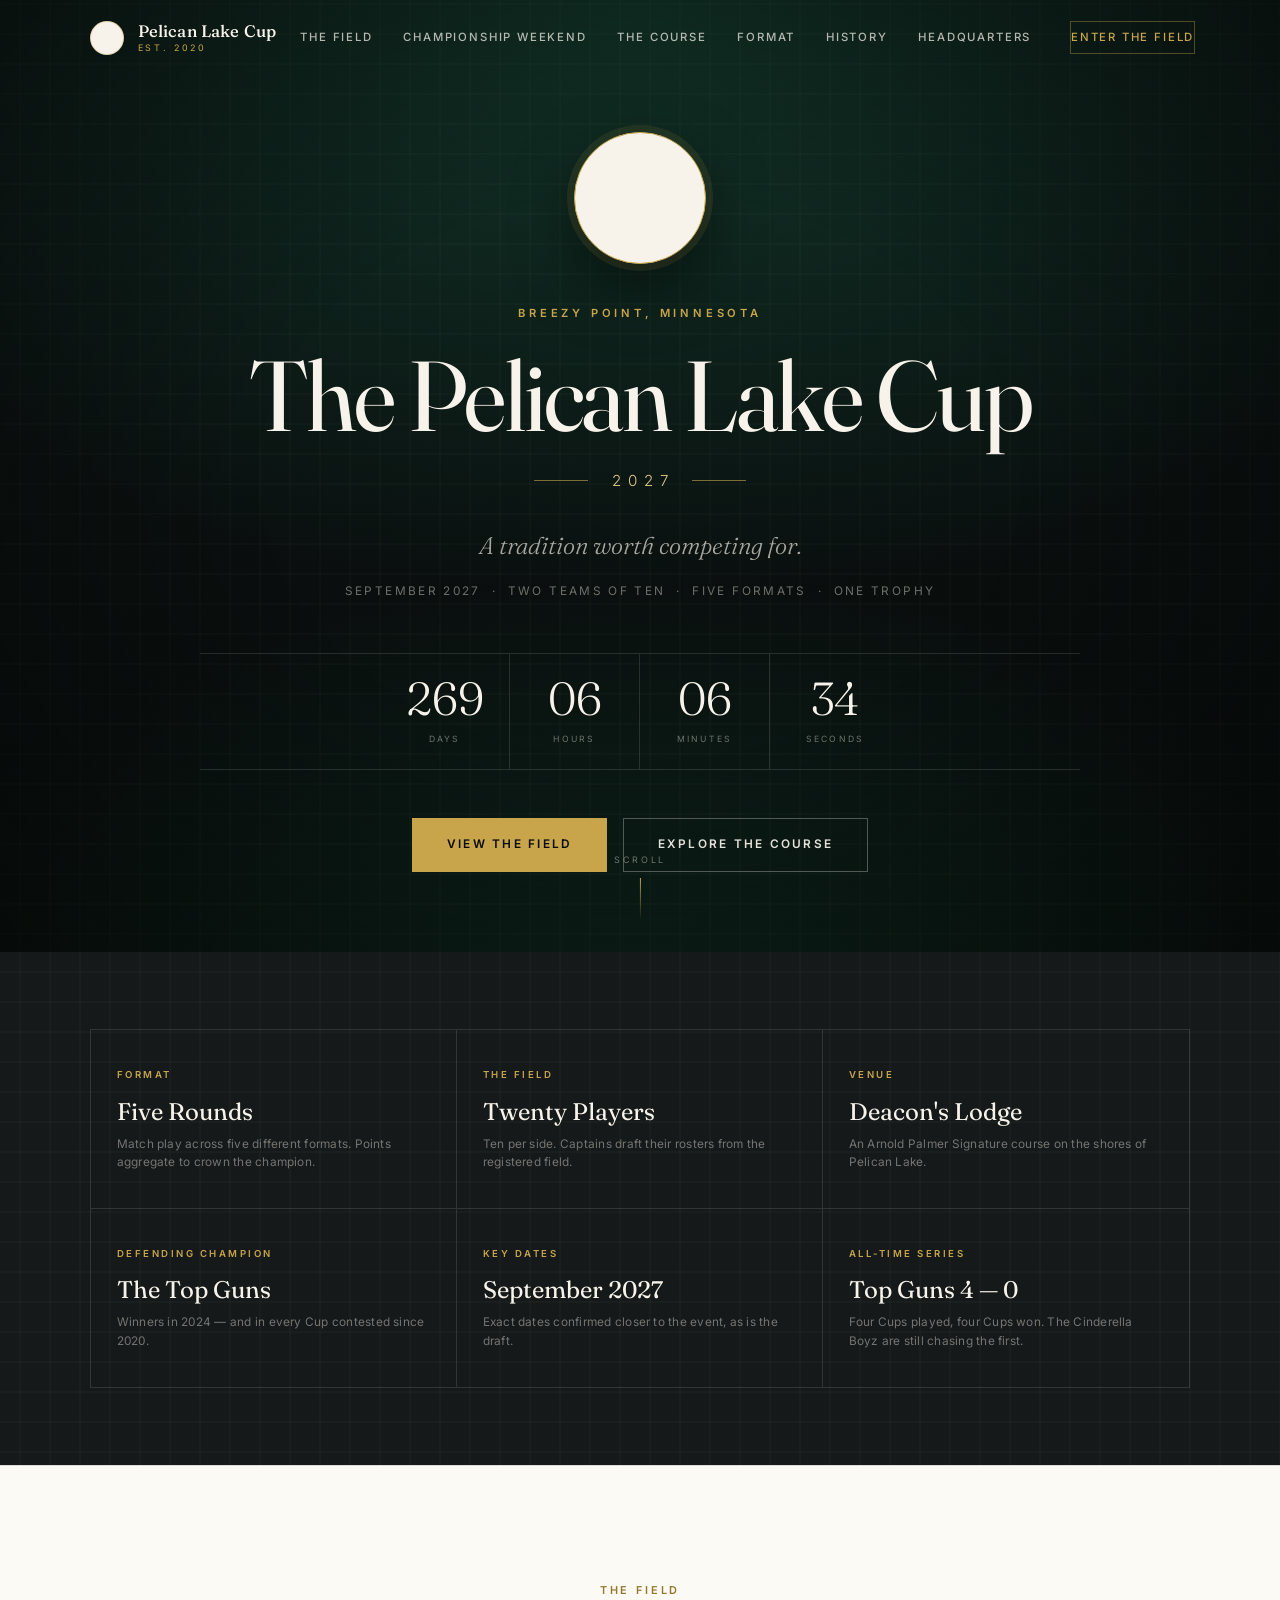
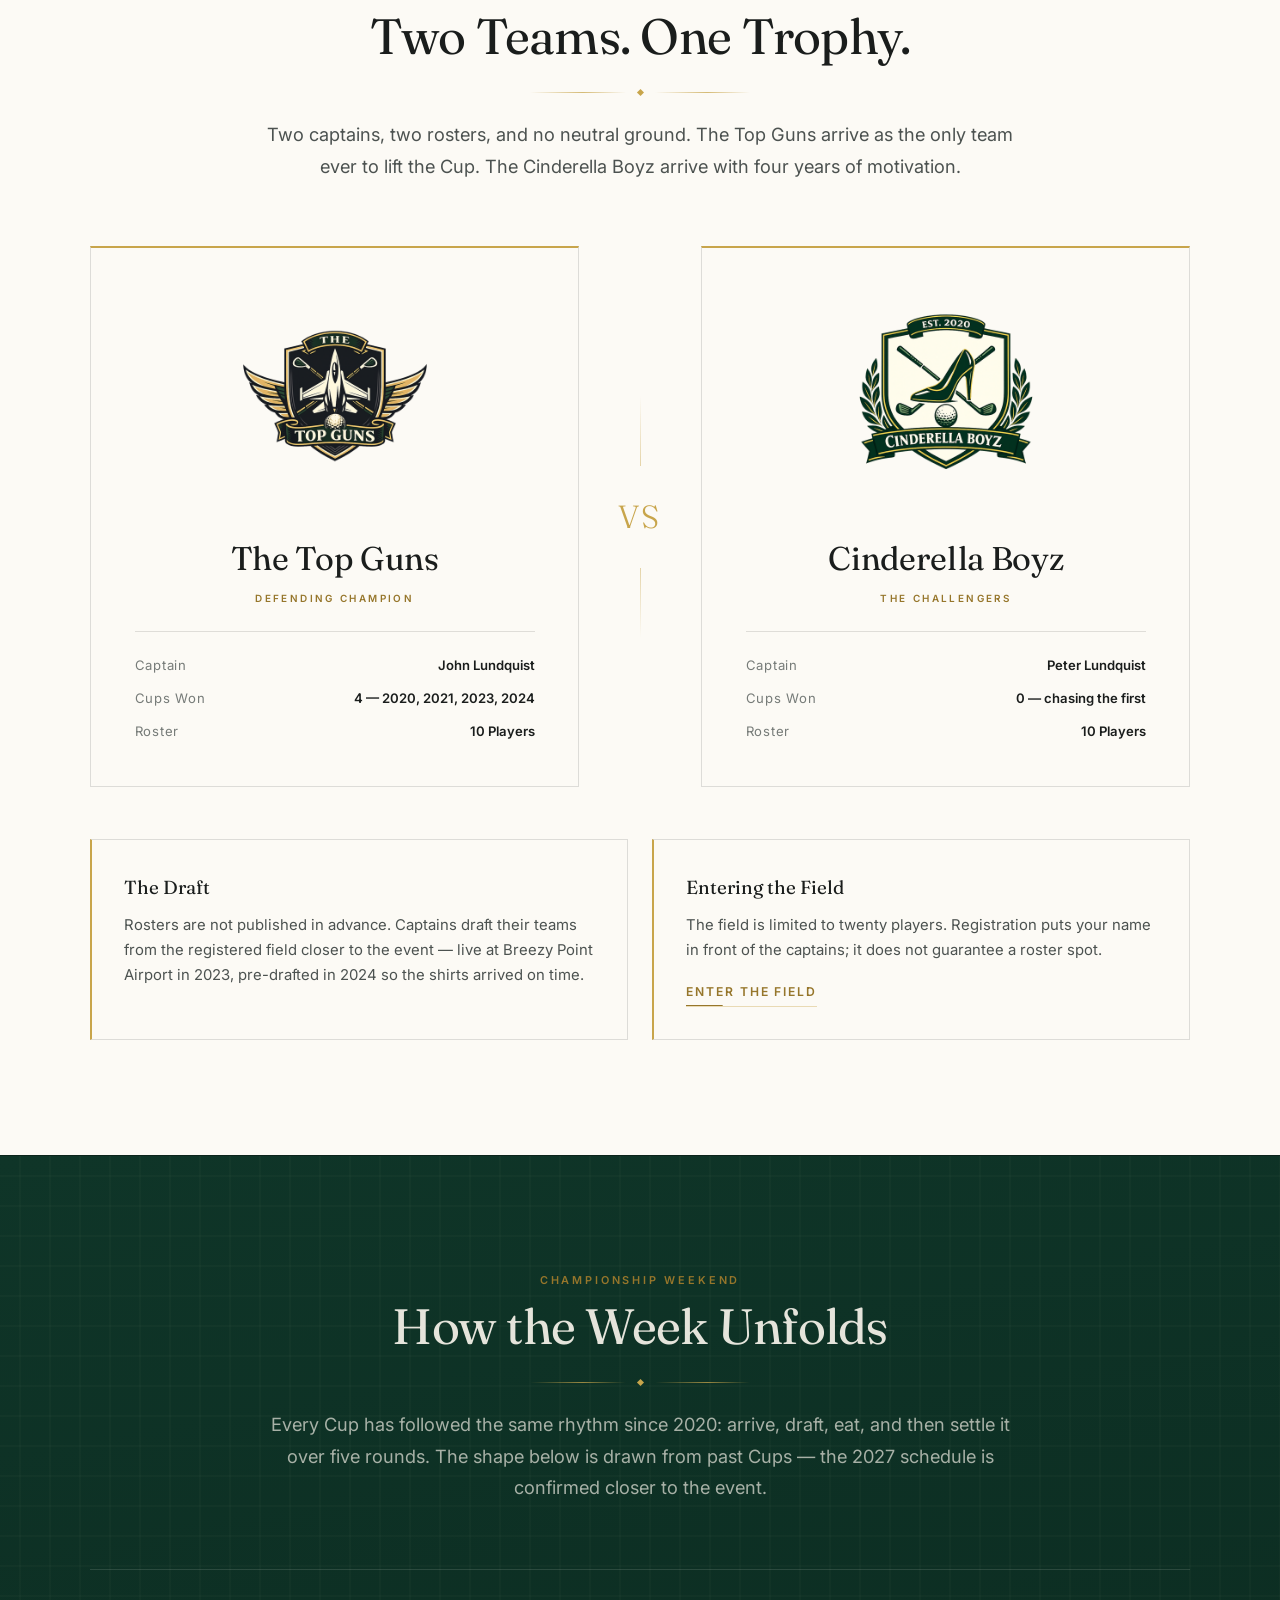
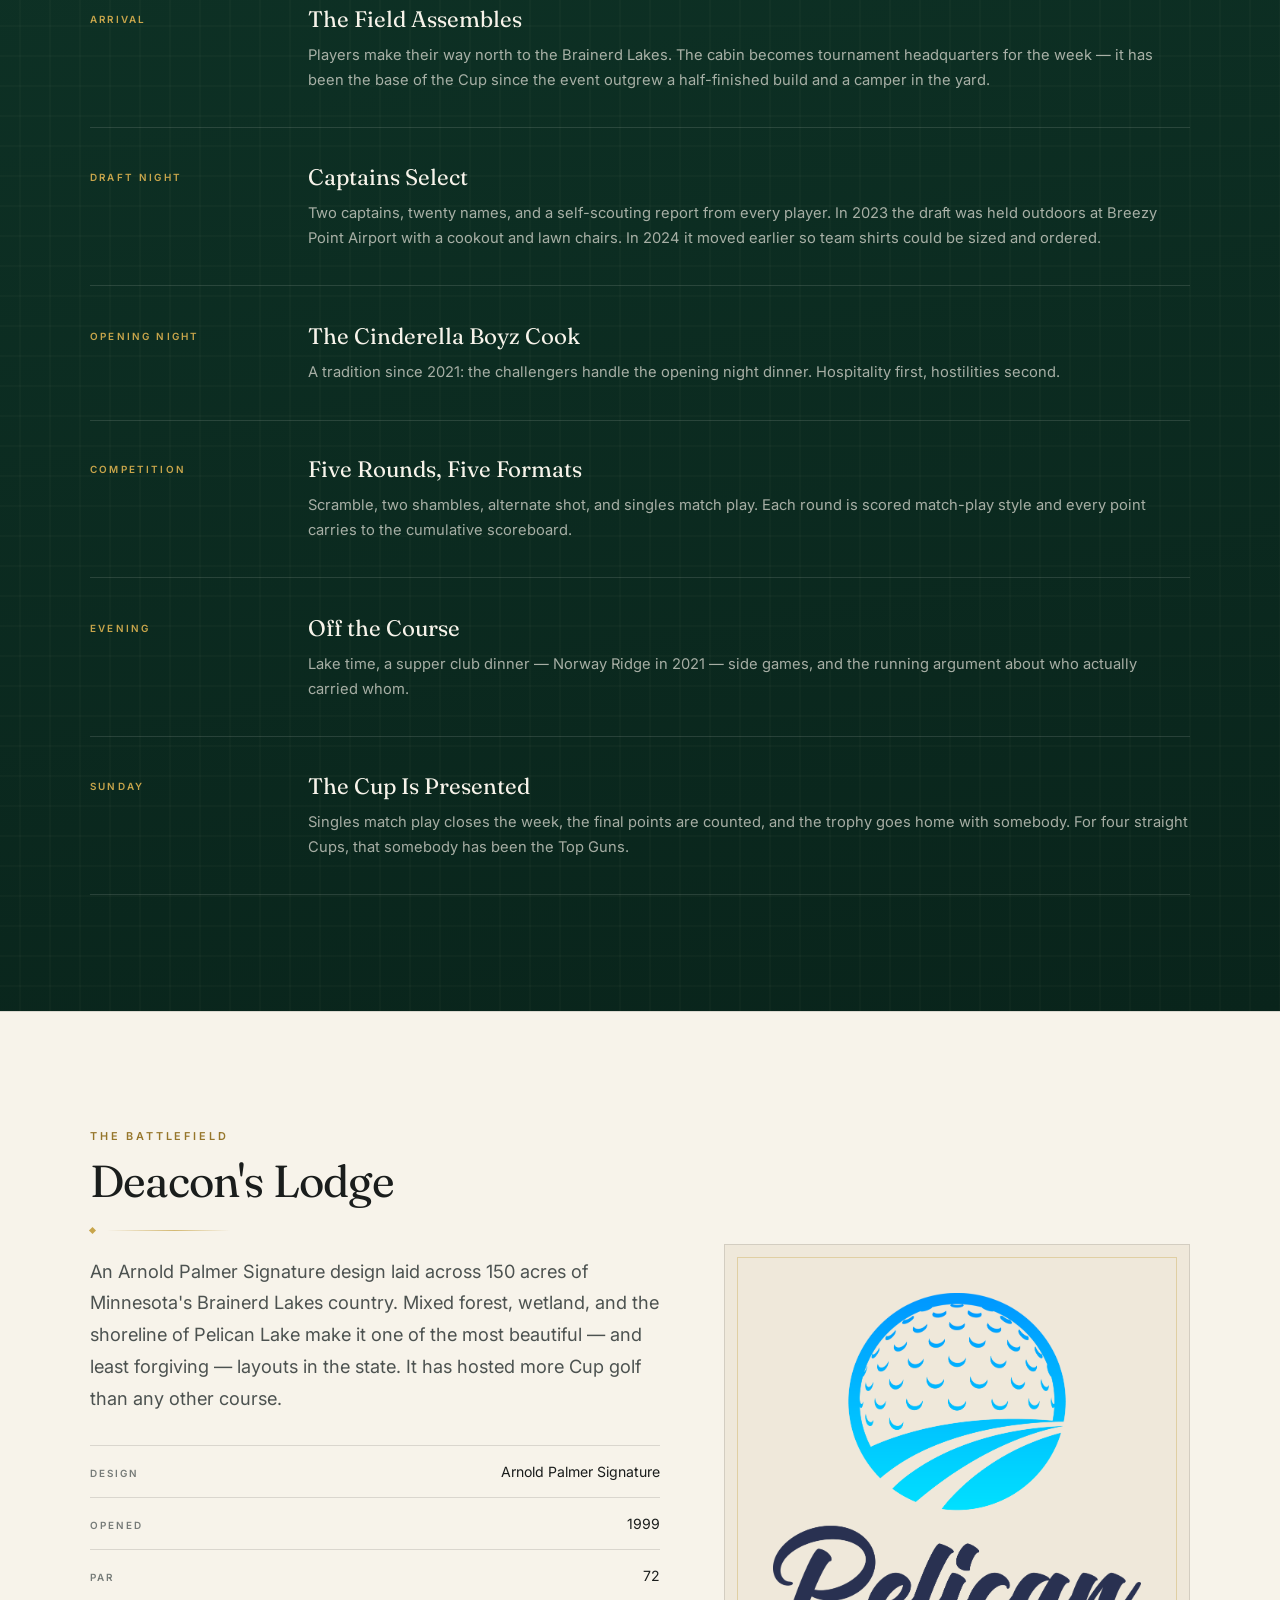
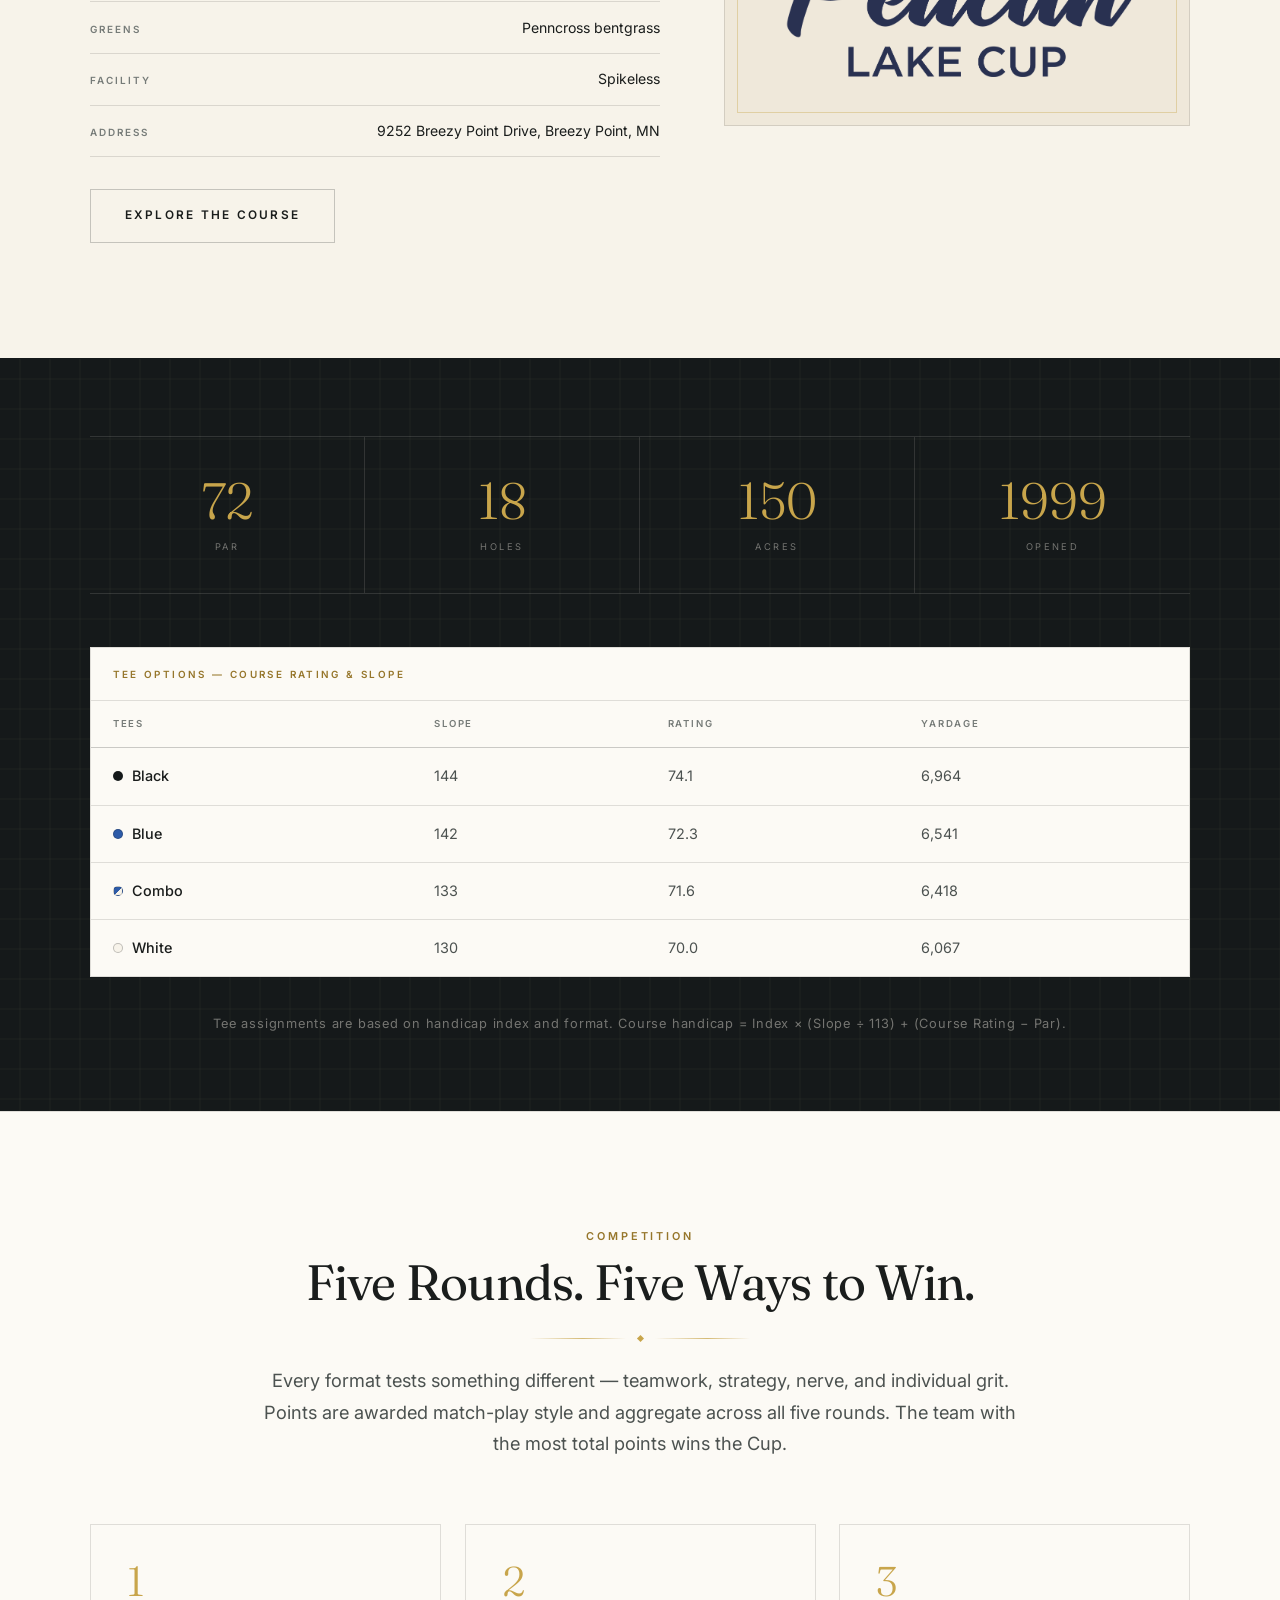
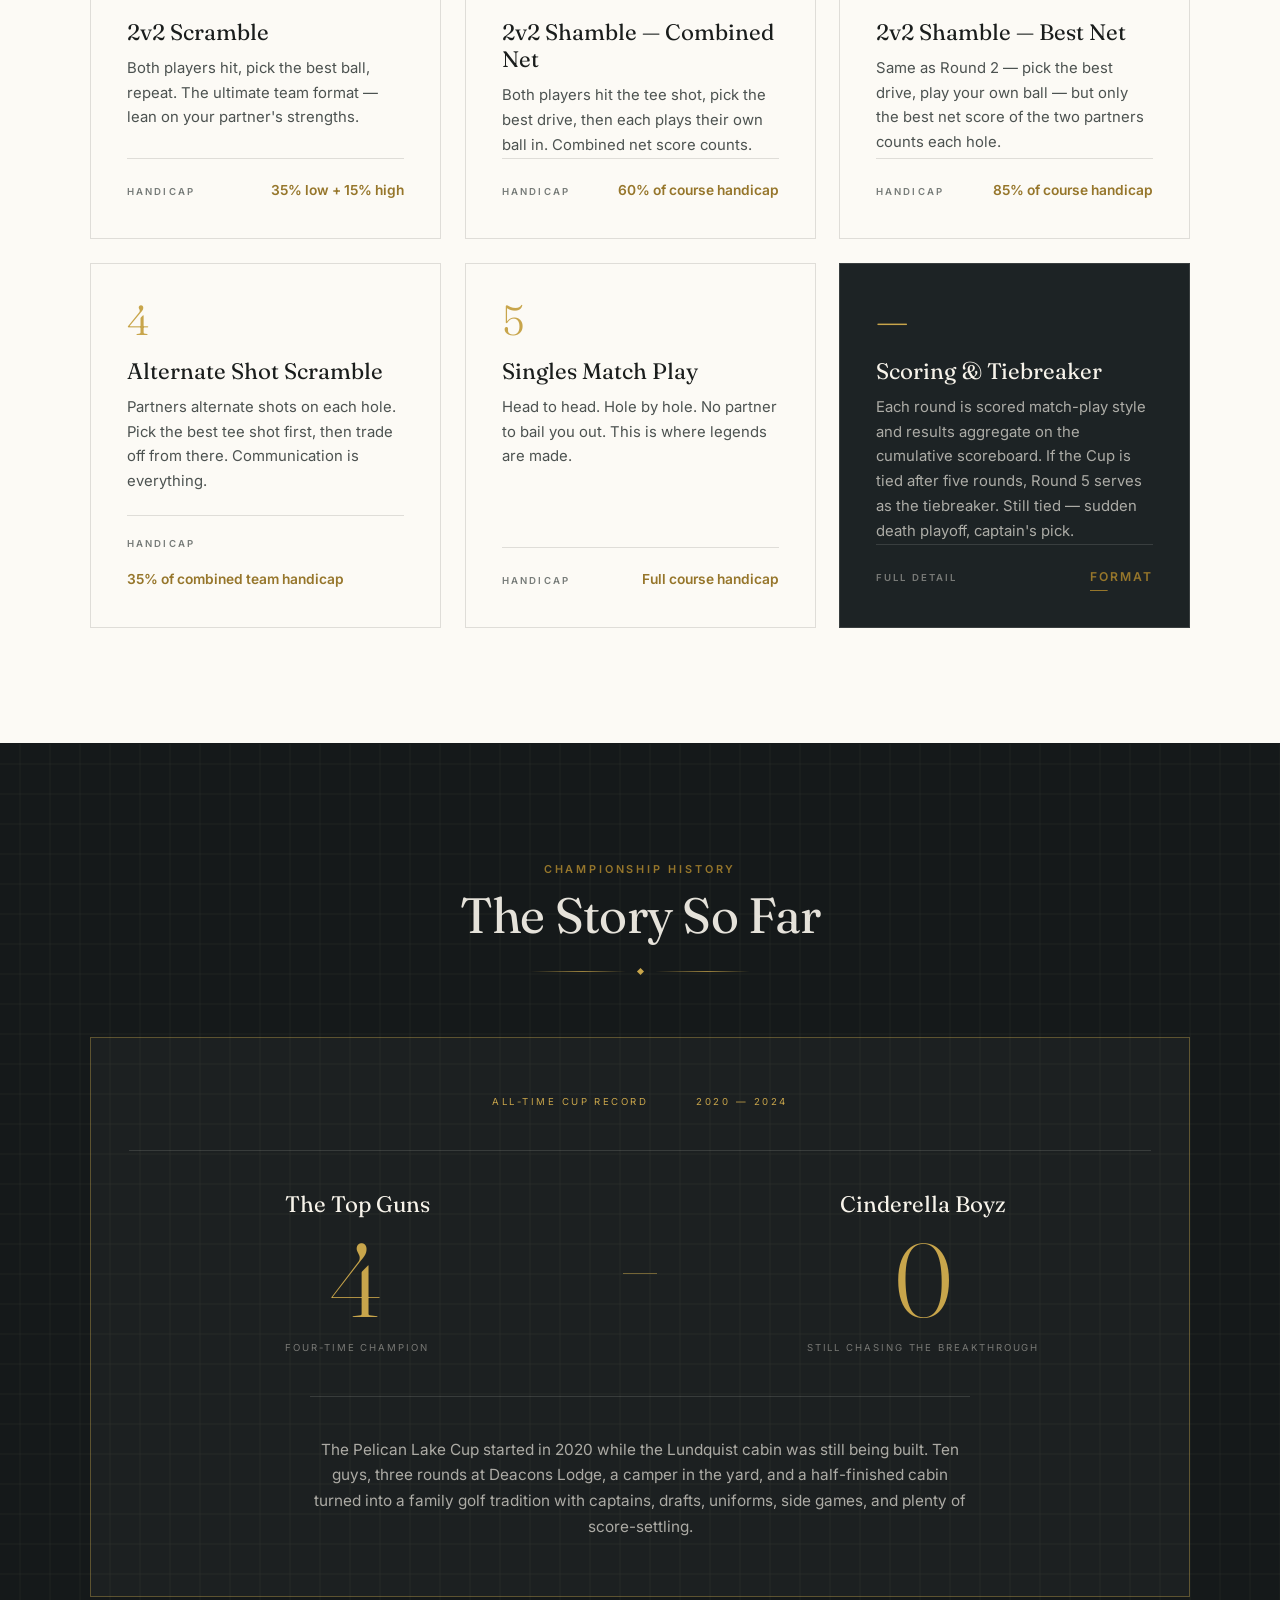
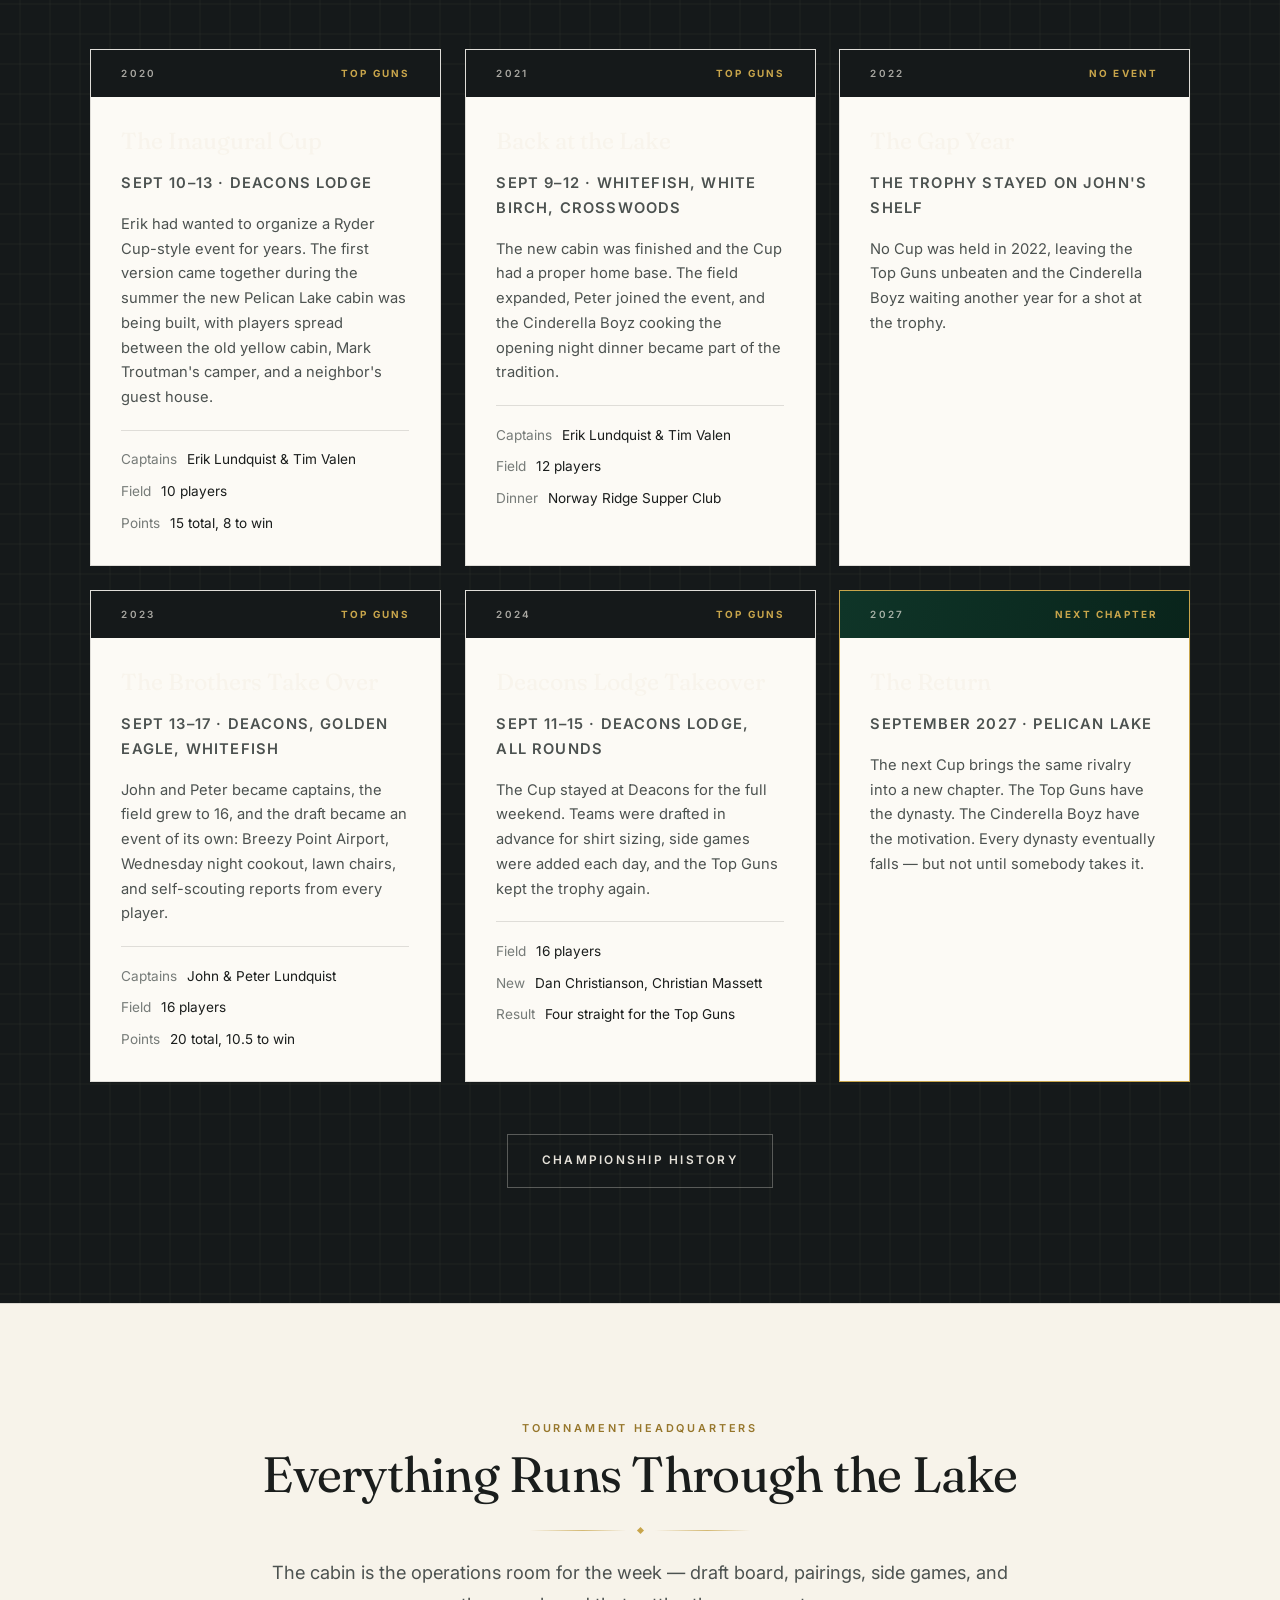
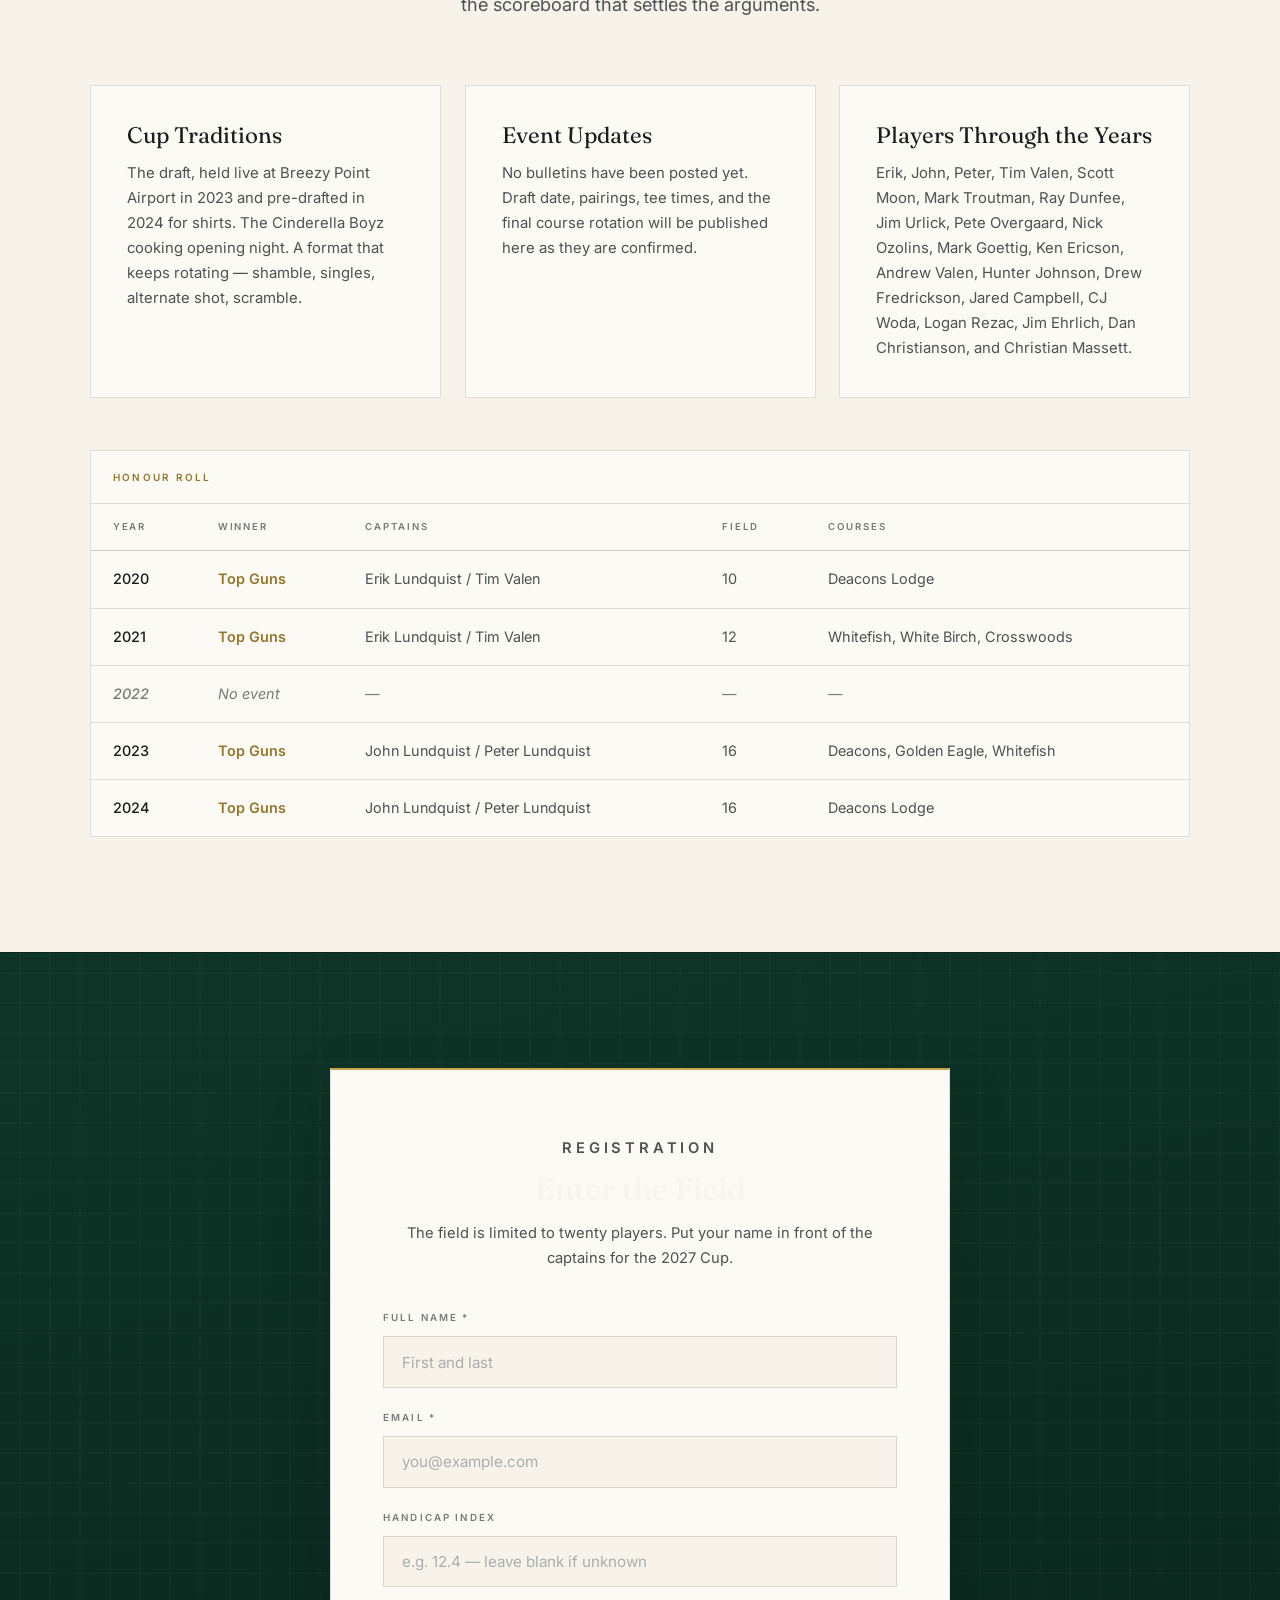
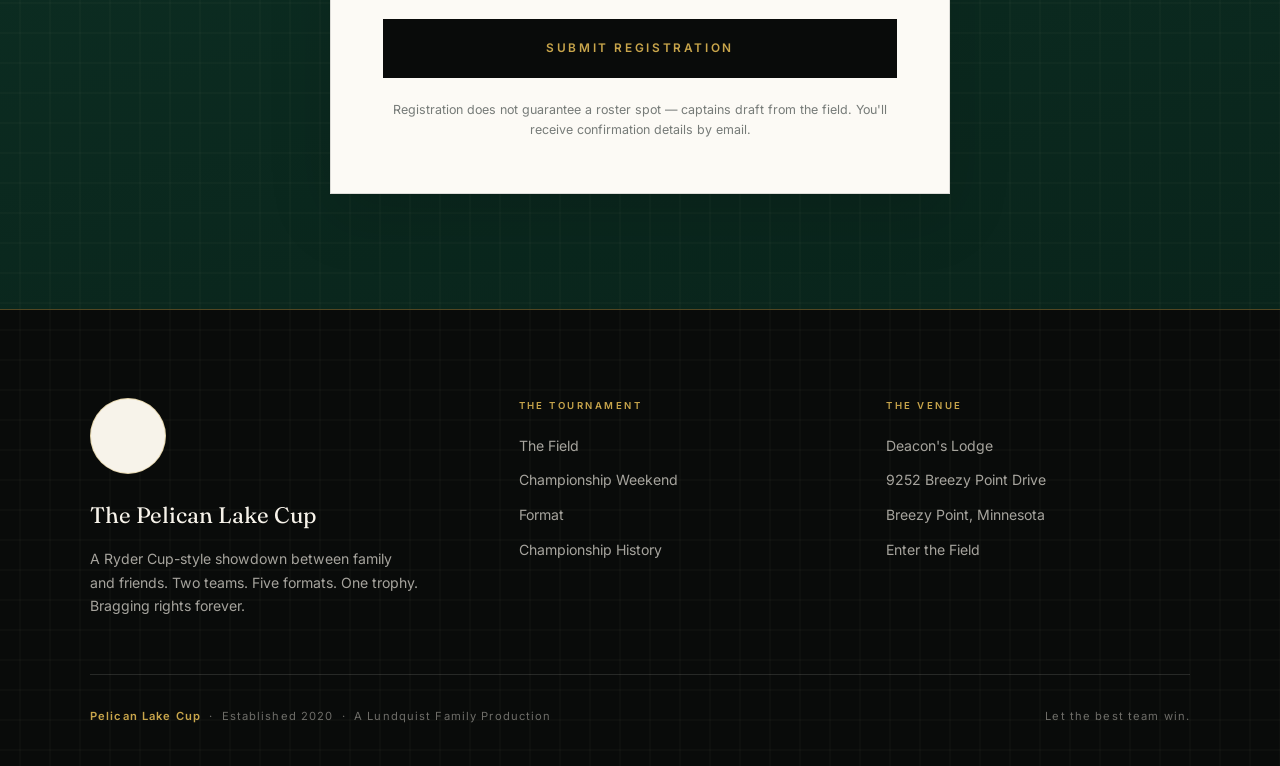
==== commit 1265a366: "Add new team crests and let them sit free of the circular frame Replace the AI-mockup JPG team logos" ====
--- a/index.html
+++ b/index.html
@@ -118,7 +118,7 @@
 
     <div class="field-grid">
       <article class="team-card" data-reveal>
-        <div class="team-crest"><img src="topguns-logo.jpg" alt="The Top Guns team crest"></div>
+        <div class="team-crest"><img src="topguns-crest.png" alt="The Top Guns team crest"></div>
         <h3>The Top Guns</h3>
         <p class="team-status">Defending Champion</p>
         <dl class="team-meta">
@@ -131,7 +131,7 @@
       <div class="field-vs" aria-hidden="true">VS</div>
 
       <article class="team-card" data-reveal>
-        <div class="team-crest"><img src="cinderella-logo.jpg" alt="Cinderella Boyz team crest"></div>
+        <div class="team-crest"><img src="cinderella-crest.png" alt="Cinderella Boyz team crest"></div>
         <h3>Cinderella Boyz</h3>
         <p class="team-status">The Challengers</p>
         <dl class="team-meta">
--- a/css/style.css
+++ b/css/style.css
@@ -767,21 +767,16 @@
 }
 .team-card:hover { transform: translateY(-4px); box-shadow: var(--lift-lg); }
 .team-crest {
-  width: clamp(130px, 22vw, 190px);
-  height: clamp(130px, 22vw, 190px);
+  width: clamp(150px, 26vw, 220px);
+  height: clamp(150px, 26vw, 220px);
   margin: 0 auto clamp(1.3rem, 2.6vw, 1.8rem);
-  border-radius: 50%;
-  overflow: hidden;
-  border: 1px solid var(--line-gold);
-  box-shadow: 0 0 0 6px rgba(200, 165, 75, 0.08);
   display: grid;
   place-items: center;
-  background: var(--charcoal);
 }
 .team-crest img {
   width: 100%;
   height: 100%;
-  object-fit: cover;
+  object-fit: contain;
   transition: transform 1.2s var(--ease-out);
 }
 .team-card:hover .team-crest img { transform: scale(1.06); }
